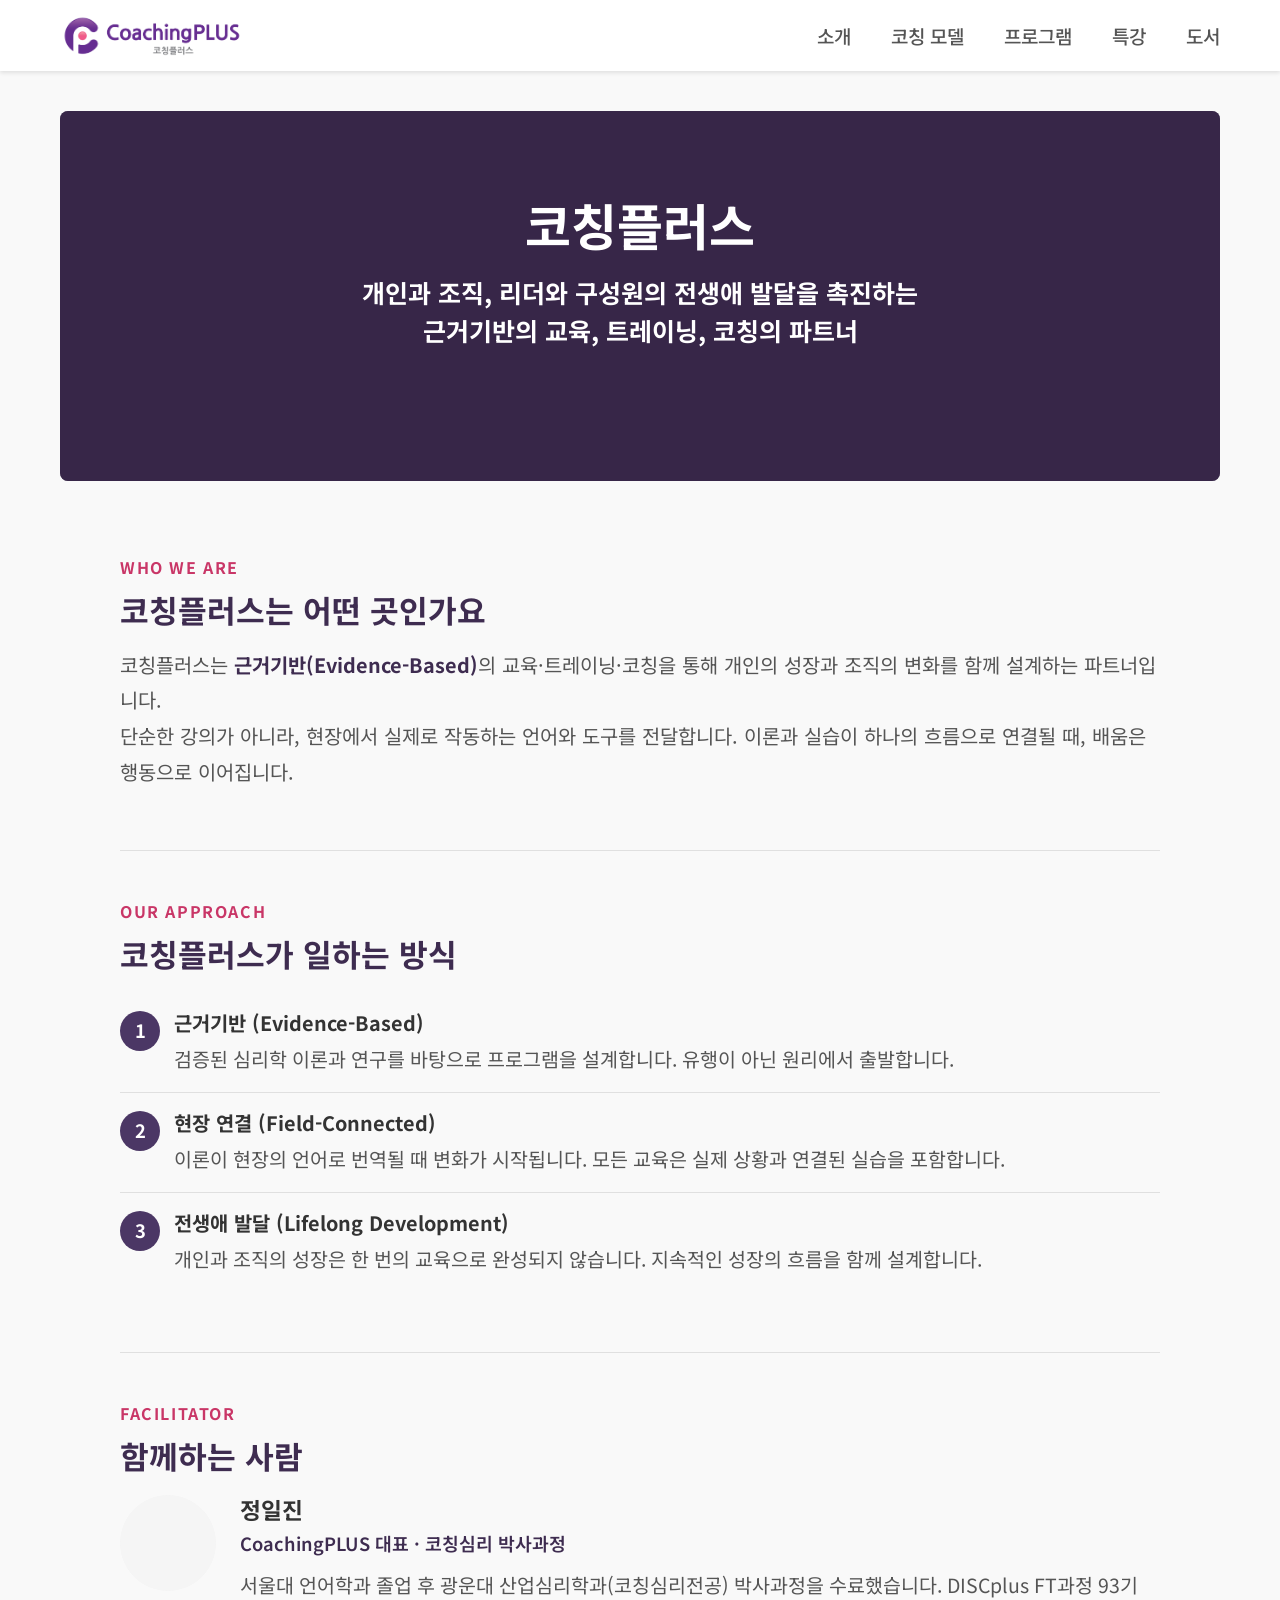
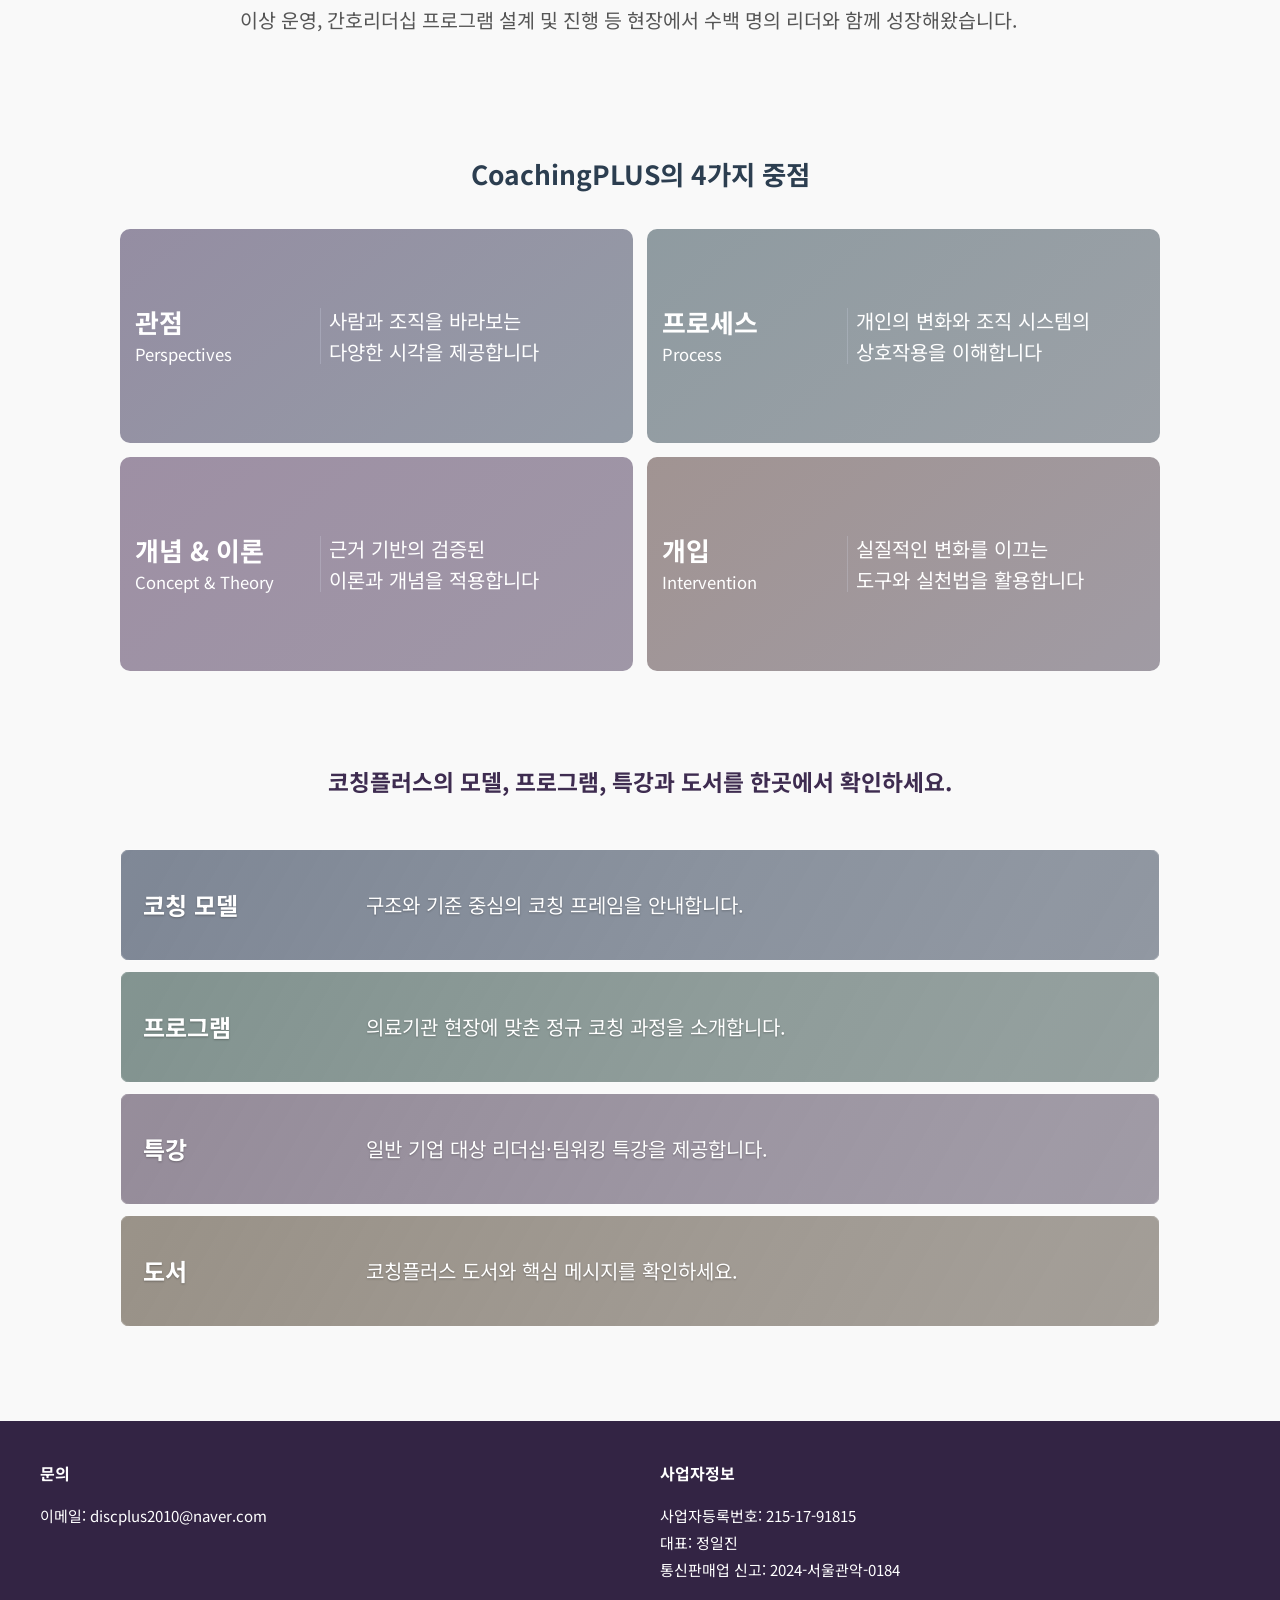
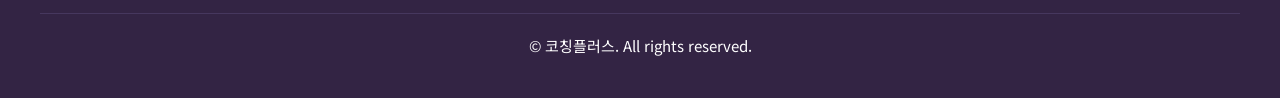
==== index.html @ 92ca35ef "Update CoachingPLUS site pages" ====
﻿<!DOCTYPE html>
<html lang="ko">
<head>
    <meta charset="UTF-8">
    <meta name="viewport" content="width=device-width, initial-scale=1.0">
    <title>코칭플러스 - 심리 기반 코칭</title>
    <meta name="description" content="간호사를 위한 구조적 코칭을 제공합니다.">
    <meta name="theme-color" content="#3e2c50">
    <link rel="stylesheet" href="./assets/css/main.css">
</head>
<body>
    <!-- 헤더 & 내비게이션 -->
    <header>
        <div class="header-container">
            <div class="logo">
                <h1>
                    <a href="./index.html">
                        <img class="logo-main" src="./assets/images/logo-main.png" alt="CoachingPLUS 코칭플러스 로고">
                        <img class="logo-symbol" src="./assets/images/logo-symbol.png" alt="CoachingPLUS 코칭플러스 로고">
                    </a>
                </h1>
            </div>
            <nav>
                <ul>
                    <li><a href="./index.html">소개</a></li>
                    <li><a href="./coaching-model.html">코칭 모델</a></li>
                    <li><a href="./programs.html">프로그램</a></li>
                    <li><a href="./special-lecture.html">특강</a></li>
                    <li><a href="./book.html">도서</a></li>
                </ul>
            </nav>
        </div>
    </header>

    <!-- 메인 콘텐츠 -->
    <main>
        <section class="home-hero">
            <div class="home-hero-bg"></div>
            <div class="home-hero-overlay"></div>
            <div class="home-hero-content">
                <h2>코칭플러스</h2>
                <p>개인과 조직, 리더와 구성원의 전생애 발달을 촉진하는</p>
                <p>근거기반의 교육, 트레이닝, 코칭의 파트너</p>
            </div>
        </section>

        <section class="about-section about-section--surface" aria-labelledby="who-title">
            <div class="inner">
                <div class="about-label">WHO WE ARE</div>
                <h2 class="about-title" id="who-title">코칭플러스는 어떤 곳인가요</h2>
                <p class="who-desc">
                    코칭플러스는 <strong>근거기반(Evidence-Based)</strong>의 교육·트레이닝·코칭을 통해
                    개인의 성장과 조직의 변화를 함께 설계하는 파트너입니다.<br>
                    단순한 강의가 아니라, 현장에서 실제로 작동하는 언어와 도구를 전달합니다.
                    이론과 실습이 하나의 흐름으로 연결될 때, 배움은 행동으로 이어집니다.
                </p>
            </div>
        </section>

        <section class="about-section about-section--approach" aria-labelledby="approach-title">
            <div class="inner">
                <div class="about-label">OUR APPROACH</div>
                <h2 class="about-title" id="approach-title">코칭플러스가 일하는 방식</h2>
                <div class="approach-items">
                    <div class="approach-item">
                        <div class="approach-num">1</div>
                        <div>
                            <div class="approach-title">근거기반 (Evidence-Based)</div>
                            <p class="approach-desc">검증된 심리학 이론과 연구를 바탕으로 프로그램을 설계합니다. 유행이 아닌 원리에서 출발합니다.</p>
                        </div>
                    </div>
                    <div class="approach-item">
                        <div class="approach-num">2</div>
                        <div>
                            <div class="approach-title">현장 연결 (Field-Connected)</div>
                            <p class="approach-desc">이론이 현장의 언어로 번역될 때 변화가 시작됩니다. 모든 교육은 실제 상황과 연결된 실습을 포함합니다.</p>
                        </div>
                    </div>
                    <div class="approach-item">
                        <div class="approach-num">3</div>
                        <div>
                            <div class="approach-title">전생애 발달 (Lifelong Development)</div>
                            <p class="approach-desc">개인과 조직의 성장은 한 번의 교육으로 완성되지 않습니다. 지속적인 성장의 흐름을 함께 설계합니다.</p>
                        </div>
                    </div>
                </div>
            </div>
        </section>

        <section class="about-section about-section--soft" aria-labelledby="facilitator-title">
            <div class="inner">
                <div class="about-label">FACILITATOR</div>
                <h2 class="about-title" id="facilitator-title">함께하는 사람</h2>
                <div class="coach-card">
                    <div class="coach-img" role="img" aria-label="정일진 프로필 사진"></div>
                    <div>
                        <div class="coach-name">정일진</div>
                        <div class="coach-role">CoachingPLUS 대표 · 코칭심리 박사과정</div>
                        <p class="coach-bio">
                            서울대 언어학과 졸업 후 광운대 산업심리학과(코칭심리전공) 박사과정을 수료했습니다.
                            DISCplus FT과정 93기 이상 운영, 간호리더십 프로그램 설계 및 진행 등
                            현장에서 수백 명의 리더와 함께 성장해왔습니다.
                        </p>
                    </div>
                </div>
            </div>
        </section>


        <section class="home-focus" aria-labelledby="home-focus-title">
            <h2 id="home-focus-title">CoachingPLUS의 4가지 중점</h2>
            <div class="home-focus-grid">
                <article class="focus-card focus-card-perspectives" aria-label="관점">
                    <div class="focus-card-bg bg-perspectives"></div>
                    <div class="focus-card-overlay"></div>
                    <div class="focus-card-content">
                        <div class="focus-card-left">
                            <h3>관점</h3>
                            <p>Perspectives</p>
                        </div>
                        <div class="focus-card-divider"></div>
                        <p class="focus-card-right">사람과 조직을 바라보는<br>다양한 시각을 제공합니다</p>
                    </div>
                </article>

                <article class="focus-card focus-card-process" aria-label="프로세스">
                    <div class="focus-card-bg bg-process"></div>
                    <div class="focus-card-overlay"></div>
                    <div class="focus-card-content">
                        <div class="focus-card-left">
                            <h3>프로세스</h3>
                            <p>Process</p>
                        </div>
                        <div class="focus-card-divider"></div>
                        <p class="focus-card-right">개인의 변화와 조직 시스템의<br>상호작용을 이해합니다</p>
                    </div>
                </article>

                <article class="focus-card focus-card-concept" aria-label="개념과 이론">
                    <div class="focus-card-bg bg-concept"></div>
                    <div class="focus-card-overlay"></div>
                    <div class="focus-card-content">
                        <div class="focus-card-left">
                            <h3>개념 &amp; 이론</h3>
                            <p>Concept &amp; Theory</p>
                        </div>
                        <div class="focus-card-divider"></div>
                        <p class="focus-card-right">근거 기반의 검증된<br>이론과 개념을 적용합니다</p>
                    </div>
                </article>

                <article class="focus-card focus-card-intervention" aria-label="개입">
                    <div class="focus-card-bg bg-intervention"></div>
                    <div class="focus-card-overlay"></div>
                    <div class="focus-card-content">
                        <div class="focus-card-left">
                            <h3>개입</h3>
                            <p>Intervention</p>
                        </div>
                        <div class="focus-card-divider"></div>
                        <p class="focus-card-right">실질적인 변화를 이끄는<br>도구와 실천법을 활용합니다</p>
                    </div>
                </article>
            </div>
        </section>
        <section class="home-page-links" aria-label="다른 페이지 이동">
            <p class="home-page-link-intro">코칭플러스의 모델, 프로그램, 특강과 도서를 한곳에서 확인하세요.</p><br>
            <div class="home-page-link-grid">
                <a class="home-page-link home-page-link-model" href="./coaching-model.html">
                    <span class="home-page-link-title">코칭 모델</span>
                    <span class="home-page-link-desc">구조와 기준 중심의 코칭 프레임을 안내합니다.</span>
                </a>
                <a class="home-page-link home-page-link-programs" href="./programs.html">
                    <span class="home-page-link-title">프로그램</span>
                    <span class="home-page-link-desc">의료기관 현장에 맞춘 정규 코칭 과정을 소개합니다.</span>
                </a>
                <a class="home-page-link home-page-link-lecture" href="./special-lecture.html">
                    <span class="home-page-link-title">특강</span>
                    <span class="home-page-link-desc">일반 기업 대상 리더십·팀워킹 특강을 제공합니다.</span>
                </a>
                <a class="home-page-link home-page-link-book" href="./book.html">
                    <span class="home-page-link-title">도서</span>
                    <span class="home-page-link-desc">코칭플러스 도서와 핵심 메시지를 확인하세요.</span>
                </a>
            </div>
        </section>
    </main>

    <!-- Footer -->
    <footer>
        <div class="footer-content">
            <div class="footer-section">
                <h3>문의</h3>
                <p>이메일: discplus2010@naver.com</p>
            </div>

            <div class="footer-section">
                <h3>사업자정보</h3>
                <p>사업자등록번호: 215-17-91815<br>대표: 정일진<br>통신판매업 신고: 2024-서울관악-0184</p>
            </div>
        </div>
        <div class="footer-bottom">
            <p>&copy; 코칭플러스. All rights reserved.</p>
        </div>
    </footer>
</body>
</html>
---- assets/css/main.css ----
﻿@import url('https://fonts.googleapis.com/css2?family=Noto+Sans+KR:wght@400;500;700&display=swap');

:root {
    color-scheme: light;
    --brand-dark: #332444;
    --brand-standard: #3e2c50;
    --brand-bright: #4b3765;
    --brand-border: #46375e;
    --text-black: #333333;
    --text-dark: #2c3e50;
    --text-body: #555555;
    --text-muted: #555555;
    --text-subtle: #5f6872;
    --text-meta: #555555;
    --text-desc: #4f5b66;
    --text-light: #666666;
    --text-white: #ffffff;
    --bg-page: #f9f9f9;
    --bg-surface: #ffffff;
    --bg-soft: #f5f5f5;
    --bg-soft-2: #e8e8e8;
    --gray-300: #bbbbbb;
    --gray-400: #999999;
    --border-light: #e0e0e0;
    --border-soft: #e8e8e8;
    --border-muted: #e0e6ec;
    --border-hover: #d6dde6;
}

* {
    margin: 0;
    padding: 0;
    box-sizing: border-box;
}

body {
    font-family: "Noto Sans KR", "Segoe UI", "Apple SD Gothic Neo", "Malgun Gothic", sans-serif;
    color: var(--text-black);
    line-height: 1.6;
    background-color: var(--bg-page);
}

a {
    color: inherit;
}

a:focus-visible,
button:focus-visible {
    outline: 2px solid var(--brand-standard);
    outline-offset: 2px;
}

button {
    font-family: inherit;
}

header {
    background-color: var(--bg-surface);
    box-shadow: 0 2px 4px rgba(0, 0, 0, 0.1);
    position: sticky;
    top: 0;
    z-index: 100;
}

.header-container {
    display: flex;
    justify-content: space-between;
    align-items: center;
    max-width: 1200px;
    margin: 0 auto;
    padding: 0 20px;
}

.logo h1 {
    font-size: 24px;
    font-weight: 700;
    color: var(--brand-standard);
    padding: 6px 0;
}

.logo a {
    display: inline-flex;
    align-items: center;
    gap: 8px;
    text-decoration: none;
}

.logo img {
    display: block;
    height: 44px;
    width: auto;
    margin-top: 6px;
    transform: translateY(2px);
}

header .logo .logo-main {
    display: block;
}

header .logo .logo-symbol {
    display: none;
}

nav ul {
    list-style: none;
    display: flex;
    gap: 40px;
}

nav a {
    text-decoration: none;
    color: var(--text-body);
    font-size: 19px;
    font-weight: 500;
    transition: color 0.3s;
}

nav a:hover {
    color: var(--brand-standard);
}

main {
    max-width: 1200px;
    margin: 0 auto;
    padding: 0 20px;
}

.page-header {
    background: linear-gradient(135deg, var(--bg-soft) 0%, var(--bg-soft-2) 100%);
    padding: 60px 20px;
    text-align: center;
    border-radius: 8px;
    margin: 40px 0 60px;
}

.page-header h1 {
    font-size: 42px;
    font-weight: 700;
    color: var(--brand-standard);
    margin-bottom: 15px;
}

.page-header p {
    font-size: 20px;
    font-weight: 600;
    color: var(--text-body);
}

.btn {
    padding: 14px 32px;
    font-size: 16px;
    font-weight: 600;
    border: none;
    border-radius: 4px;
    cursor: pointer;
    transition: all 0.3s;
    text-decoration: none;
    display: inline-block;
}

.btn-primary {
    background-color: var(--brand-standard);
    color: var(--text-white);
}

.btn-primary:hover {
    background-color: var(--brand-dark);
    transform: translateY(-2px);
    box-shadow: 0 4px 8px rgba(0, 0, 0, 0.2);
}

.btn-secondary {
    background-color: var(--gray-300);
    color: var(--text-white);
}

.btn-secondary:hover {
    background-color: var(--gray-400);
    transform: translateY(-2px);
    box-shadow: 0 4px 8px rgba(0, 0, 0, 0.2);
}

.btn-outline {
    background-color: var(--bg-surface);
    border: 2px solid var(--brand-standard);
    color: var(--brand-standard);
}

.btn-outline:hover {
    background-color: var(--brand-standard);
    color: var(--text-white);
}

footer {
    background-color: var(--brand-dark);
    color: var(--text-white);
    padding: 40px 20px;
    margin-top: 80px;
}

.footer-content {
    max-width: 1200px;
    margin: 0 auto;
    display: grid;
    grid-template-columns: repeat(auto-fit, minmax(250px, 1fr));
    gap: 40px;
    margin-bottom: 30px;
}

.footer-section h3 {
    font-size: 16px;
    font-weight: 700;
    margin-bottom: 15px;
    color: var(--text-white);
}

.footer-section p {
    font-size: 15px;
    color: var(--text-white);
    line-height: 1.8;
}

.footer-bottom {
    max-width: 1200px;
    margin: 0 auto;
    padding-top: 20px;
    border-top: 1px solid var(--brand-border);
    text-align: center;
    font-size: 15px;
    color: var(--text-white);
}

/* Programs accordion */
.programs-accordion details {
    background: var(--bg-surface);
    border: 1px solid var(--border-light);
    border-radius: 8px;
    box-shadow: 0 2px 8px rgba(0, 0, 0, 0.06);
    overflow: hidden;
}

.programs-accordion summary {
    list-style: none;
    cursor: pointer;
    padding: 20px 22px;
    position: relative;
    padding-right: 48px;
}

.programs-accordion summary::-webkit-details-marker {
    display: none;
}

.programs-accordion summary::after {
    content: "∨";
    position: absolute;
    right: 20px;
    top: 50%;
    color: var(--text-muted);
    font-size: 0.92rem;
    font-weight: 700;
    line-height: 1;
    transform: translateY(-50%) scaleX(1.28) scaleY(0.72);
    transition: transform 0.22s ease;
}

.programs-accordion details[open] summary::after {
    transform: translateY(-50%) rotate(180deg) scaleX(1.28) scaleY(0.72);
}

.programs-accordion details[open] summary {
    border-bottom: 1px solid var(--border-light);
}

@media (max-width: 768px) {
    .programs-accordion summary {
        padding: 18px 18px;
        padding-right: 44px;
    }

    .programs-accordion summary::after {
        right: 16px;
    }
}

@media (max-width: 768px) {
    .header-container {
        flex-direction: column;
        gap: 15px;
    }

    nav ul {
        gap: 15px;
        font-size: 15px;
    }

    .page-header h1 {
        font-size: 32px;
    }

    .logo img {
        height: 34px;
        margin-top: 6px;
        transform: translateY(2px);
    }

    header .logo .logo-main {
        display: none;
    }

    header .logo .logo-symbol {
        display: inline-block;
    }
}

/* Home page */
.home-hero {
    position: relative;
    overflow: hidden;
    border-radius: 8px;
    margin: 40px 0 0;
    min-height: 370px;
    padding: 84px 24px;
    text-align: center;
    background-color: var(--brand-standard);
}

.home-hero-bg {
    position: absolute;
    inset: 0;
    background-image: url('../images/home-hero-temp.svg');
    background-size: cover;
    background-position: center;
}

.home-hero-overlay {
    position: absolute;
    inset: 0;
    background: var(--brand-dark);
    opacity: 0.65;
}

.home-hero-content {
    position: relative;
    z-index: 2;
    max-width: 920px;
    margin: 0 auto;
}

.home-hero h2 {
    font-size: 50px;
    font-weight: 700;
    color: var(--text-white);
    margin-bottom: 20px;
    line-height: 1.18;
}

.home-hero p {
    color: var(--text-white);
    font-size: 25px;
    font-weight: 700;
    line-height: 1.5;
}

.home-focus {
    background-color: var(--bg-page);
    padding: 56px 0 96px;
}

.home-focus h2 {
    text-align: center;
    color: var(--text-dark);
    font-size: 1.65rem;
    font-weight: 700;
    margin-bottom: 2.1rem;
}

.home-page-links {
    margin: 16px 0 94px;
    padding: 0;
}

.home-page-link-intro {
    max-width: 1040px;
    margin: 0 auto 1.35rem;
    color: var(--text-dark);
    font-size: 1.28rem;
    font-weight: 500;
    line-height: 1.7;
    text-align: center;
}

.home-page-link-grid {
    display: grid;
    grid-template-columns: 1fr;
    gap: 10px;
    max-width: 1040px;
    margin: 0 auto;
}

.home-page-link {
    position: relative;
    display: grid;
    grid-template-columns: minmax(150px, 205px) 1fr;
    align-items: center;
    gap: 18px;
    min-height: 104px;
    padding: 16px 22px;
    border-radius: 10px;
    overflow: hidden;
    text-decoration: none;
    font-size: 16px;
    color: var(--text-white);
    border: 1px solid rgba(255, 255, 255, 0.18);
    background-size: cover;
    background-position: center;
    background-repeat: no-repeat;
    transition: transform 0.2s ease, box-shadow 0.2s ease, filter 0.2s ease;
}

.home-page-link-title {
    display: block;
    font-size: 24px;
    font-weight: 700;
    line-height: 1.2;
    text-shadow: 0 1px 2px rgba(0, 0, 0, 0.28);
}

.home-page-link-desc {
    display: block;
    font-size: 18px;
    font-weight: 400;
    color: var(--text-white);
    line-height: 1.5;
    text-shadow: 0 1px 2px rgba(0, 0, 0, 0.25);
}

.home-page-link-model {
    background-image: linear-gradient(120deg, rgba(67, 78, 96, 0.83) 0%, rgba(61, 72, 89, 0.72) 56%, rgba(56, 66, 82, 0.66) 100%), url('../images/link-model-temp.svg');
}

.home-page-link-programs {
    background-image: linear-gradient(120deg, rgba(74, 93, 89, 0.84) 0%, rgba(68, 85, 82, 0.74) 54%, rgba(62, 78, 76, 0.68) 100%), url('../images/link-programs-temp.svg');
}

.home-page-link-lecture {
    background-image: linear-gradient(120deg, rgba(92, 83, 99, 0.84) 0%, rgba(84, 75, 92, 0.74) 56%, rgba(78, 70, 86, 0.68) 100%), url('../images/link-lecture-temp.svg');
}

.home-page-link-book {
    background-image: linear-gradient(120deg, rgba(97, 88, 76, 0.84) 0%, rgba(89, 80, 70, 0.74) 56%, rgba(80, 72, 64, 0.68) 100%), url('../images/link-book-temp.svg');
}

.home-page-link:hover,
.home-page-link:focus-visible {
    transform: translateY(-1px);
    box-shadow: 0 8px 16px rgba(0, 0, 0, 0.16);
    filter: brightness(1.04);
}

.home-focus-grid {
    display: grid;
    grid-template-columns: repeat(2, minmax(0, 1fr));
    gap: 14px;
    max-width: 1040px;
    margin: 0 auto;
}

.focus-card {
    position: relative;
    height: 214px;
    border-radius: 10px;
    overflow: hidden;
}

.focus-card-bg {
    position: absolute;
    inset: 0;
    background-size: cover;
    background-position: center;
    filter: saturate(0.85) brightness(0.87);
    transition: transform 0.3s ease;
}

.focus-card-overlay {
    position: absolute;
    inset: 0;
    background: linear-gradient(140deg, rgba(46, 37, 67, 0.79) 0%, rgba(36, 30, 56, 0.73) 100%);
    opacity: 0.66;
    transition: opacity 0.3s ease;
}

.focus-card-perspectives .focus-card-overlay {
    background: linear-gradient(140deg, rgba(59, 45, 85, 0.8) 0%, rgba(37, 53, 75, 0.72) 100%);
}

.focus-card-process .focus-card-overlay {
    background: linear-gradient(140deg, rgba(45, 68, 79, 0.79) 0%, rgba(53, 64, 77, 0.72) 100%);
}

.focus-card-concept .focus-card-overlay {
    background: linear-gradient(140deg, rgba(76, 49, 88, 0.8) 0%, rgba(60, 43, 76, 0.72) 100%);
}

.focus-card-intervention .focus-card-overlay {
    background: linear-gradient(140deg, rgba(82, 57, 54, 0.8) 0%, rgba(62, 51, 70, 0.72) 100%);
}

.focus-card-content {
    position: relative;
    z-index: 2;
    width: 100%;
    height: 100%;
    padding: 0.95rem;
    display: flex;
    align-items: center;
}

.focus-card-left {
    width: 38%;
    min-width: 0;
}

.focus-card-left h3 {
    color: var(--text-white);
    font-size: 1.62rem;
    font-weight: 700;
    line-height: 1.3;
}

.focus-card-left p {
    margin-top: 3px;
    color: var(--text-white);
    font-size: 1.04rem;
    font-weight: 400;
}

.focus-card-divider {
    width: 1px;
    height: 56px;
    margin: 0 8px;
    flex-shrink: 0;
    background: rgba(220, 224, 242, 0.23);
}

.focus-card-right {
    width: 62%;
    color: var(--text-white);
    font-size: 1.24rem;
    font-weight: 400;
    line-height: 1.58;
}

.focus-card:hover .focus-card-bg,
.focus-card:focus-within .focus-card-bg {
    transform: scale(1.05);
}

.focus-card:hover .focus-card-overlay,
.focus-card:focus-within .focus-card-overlay {
    opacity: 0.55;
}

.bg-perspectives {
    background-image: url('../images/card-perspectives-temp.svg');
}

.bg-process {
    background-image: url('../images/card-process-temp.svg');
}

.bg-concept {
    background-image: url('../images/card-concept-temp.svg');
}

.bg-intervention {
    background-image: url('../images/card-intervention-temp.svg');
}

@media (max-width: 768px) {
    .home-hero {
        min-height: 300px;
        padding: 64px 18px;
        margin: 40px 0 0;
    }

    .home-hero h2 {
        font-size: 36px;
    }

    .home-hero p {
        font-size: 19.5px;
        font-weight: 700;
        line-height: 1.6;
    }

    .home-focus {
        padding: 42px 0 82px;
    }

    .home-focus h2 {
        font-size: 1.42rem;
        margin-bottom: 1.8rem;
    }

    .focus-card-content {
        padding: 0.65rem;
    }

    .focus-card-left h3 {
        font-size: 1.26rem;
    }

    .focus-card-left p {
        font-size: 0.86rem;
    }

    .focus-card-right {
        font-size: 1rem;
    }

    .home-page-links {
        padding: 0;
        margin: 8px 0 76px;
    }

    .home-page-link-intro {
        margin-bottom: 1.05rem;
        padding: 0 0.5rem;
        font-size: 1.08rem;
        line-height: 1.65;
    }

    .home-page-link {
        grid-template-columns: minmax(110px, 136px) 1fr;
        gap: 12px;
        min-height: 92px;
        padding: 13px 15px;
    }

    .home-page-link-title {
        font-size: 19.5px;
    }

    .home-page-link-desc {
        font-size: 15px;
        font-weight: 400;
    }
}

/* Coaching model page */
.cm-page-header {
    background-color: var(--brand-dark);
    background-image: linear-gradient(120deg, rgba(51, 36, 68, 0.72), rgba(47, 34, 71, 0.5)), url('../images/model-hero-temp.svg');
    background-size: cover;
    background-position: center;
    text-align: center;
    padding: 3rem 2rem;
    border-radius: 8px;
    margin: 40px 0 0;
}

.cm-page-header h1 {
    font-size: 2.7rem;
    font-weight: 700;
    color: var(--text-white);
    line-height: 1.35;
}

.cm-page-header p {
    margin-top: 6px;
    font-size: 1.25rem;
    color: var(--text-white);
    opacity: 1;
    letter-spacing: 0.04em;
}

.flow-section {
    background: var(--bg-page);
    max-width: 1040px;
    margin: 0 auto;
    padding: 3.1rem 0 3.2rem;
}

.flow-label {
    font-size: 0.82rem;
    font-weight: 700;
    color: var(--brand-standard);
    letter-spacing: 0.1em;
}

.flow-section > h2 {
    margin-top: 4px;
    font-size: 1.76rem;
    font-weight: 700;
    color: var(--text-black);
    line-height: 1.35;
}

.flow-desc-main {
    max-width: 820px;
    margin-top: 1.35rem;
    font-size: 1.24rem;
    color: var(--text-body);
    line-height: 1.75;
}

.flow-cards {
    display: flex;
    gap: 12px;
    margin-top: 1.5rem;
}

.flow-card {
    flex: 1;
    display: block;
    border-radius: 10px;
    border: 1px solid var(--border-light);
    padding: 1.2rem 1.3rem;
    color: inherit;
    text-decoration: none;
    transition: transform 0.18s ease, box-shadow 0.18s ease, border-color 0.18s ease;
}

.flow-card--i {
    background: #E1F5EE;
    color: #085041;
}

.flow-card--ii {
    background: #E6F1FB;
    color: #0C447C;
}

.flow-card--iii {
    background: #EEEDFE;
    color: #3C3489;
}

.flow-card:hover,
.flow-card:focus-visible {
    transform: translateY(-2px);
    border-color: var(--brand-border);
    box-shadow: 0 8px 16px rgba(62, 44, 80, 0.12);
}

.flow-card .flow-stage {
    display: block;
    margin-bottom: 6px;
    font-size: 1.02rem;
    font-weight: 500;
    color: inherit;
}

.flow-card .flow-title {
    font-size: 1.42rem;
    font-weight: 700;
    color: inherit;
    line-height: 1.35;
}

.flow-card .flow-desc {
    margin-top: 4px;
    font-size: 1.12rem;
    color: inherit;
    opacity: 0.85;
    line-height: 1.55;
}

.flow-arrow {
    align-self: center;
    color: #8a7aa0;
    font-size: 1.5rem;
    font-weight: 700;
    line-height: 1;
}

.stage-section {
    max-width: 1040px;
    margin: 0 auto;
    padding: 0 0 1rem;
    background: transparent;
    border-radius: 10px;
    overflow: hidden;
    scroll-margin-top: 96px;
}

.stage-section + .stage-section {
    margin-top: 2rem;
}

.stage-section--i {
    border: 2px solid #9FE1CB;
}

.stage-section--ii {
    border: 2px solid #B5D4F4;
}

.stage-section--iii {
    border: 2px solid #CECBF6;
    margin-bottom: 80px;
}

.stage-intro {
    border-radius: 8px 8px 0 0;
    padding: 1.35rem 1.5rem;
    margin-bottom: 0;
    border: none;
}

.stage-section--i .stage-intro {
    background: #E1F5EE;
    border-bottom: 1px solid #9FE1CB;
}

.stage-section--ii .stage-intro {
    background: #E6F1FB;
    border-bottom: 1px solid #B5D4F4;
}

.stage-section--iii .stage-intro {
    background: #EEEDFE;
    border-bottom: 1px solid #CECBF6;
}

.stage-intro-label {
    font-size: 1rem;
    font-weight: 700;
    letter-spacing: 0.08em;
    line-height: 1.45;
}

.stage-intro-title {
    margin-top: 4px;
    font-size: 1.25rem;
    font-weight: 700;
    line-height: 1.45;
    color: var(--text-black);
}

.stage-intro-desc {
    margin-top: 6px;
    font-size: 1.08rem;
    color: var(--text-body);
    line-height: 1.7;
}

.stage-section--i .stage-intro-label {
    color: #085041;
}

.stage-section--i .stage-intro-title {
    color: #085041;
}

.stage-section--ii .stage-intro-label {
    color: #0C447C;
}

.stage-section--ii .stage-intro-title {
    color: #0C447C;
}

.stage-section--iii .stage-intro-label {
    color: #3C3489;
}

.stage-section--iii .stage-intro-title {
    color: #3C3489;
}

.model-list {
    background: transparent;
    border: none;
    border-radius: 0;
    padding: 0 1.5rem;
}

.stage-section .model-list {
    background: transparent;
}

.model-card {
    padding: 1.05rem 0;
    border-bottom: 1px solid var(--border-light);
}

.model-card:last-child {
    border-bottom: none;
}

.model-card-top {
    display: flex;
    align-items: flex-start;
    justify-content: space-between;
    gap: 8px;
    margin-bottom: 6px;
}

.model-name-wrap {
    display: flex;
    flex-wrap: wrap;
    gap: 4px;
    min-width: 0;
}

.model-kr {
    font-size: 1.18rem;
    font-weight: 700;
    color: var(--text-black);
}

.model-en {
    font-size: 1.05rem;
    color: var(--text-muted);
}

.model-role-tag {
    flex-shrink: 0;
    padding: 3px 10px;
    border-radius: 20px;
    font-size: 0.94rem;
    white-space: nowrap;
}

.stage-section--i .model-role-tag {
    background: transparent;
    color: #085041;
    border: 0.5px solid #5DCAA5;
}

.stage-section--ii .model-role-tag {
    background: transparent;
    color: #0C447C;
    border: 0.5px solid #85B7EB;
}

.stage-section--iii .model-role-tag {
    background: transparent;
    color: #3C3489;
    border: 0.5px solid #AFA9EC;
}

.model-desc {
    font-size: 1.08rem;
    color: var(--text-body);
    line-height: 1.7;
}

.stage-courses {
    display: flex;
    align-items: center;
    flex-wrap: wrap;
    gap: 8px;
    margin: 1rem 1.5rem 0;
    padding-top: 0.85rem;
    border-top: 1px solid var(--border-light);
}

.stage-section .stage-courses {
    background: transparent;
}

.courses-label {
    margin-right: 4px;
    color: var(--text-muted);
    font-size: 1.04rem;
    font-weight: 600;
}

.course-tag {
    padding: 5px 10px;
    border-radius: 20px;
    background: transparent;
    border: 1px solid var(--border-light);
    color: var(--text-body);
    font-size: 1.04rem;
}

a.course-tag {
    text-decoration: none;
    transition: background 0.18s, color 0.18s;
}

a.course-tag:hover {
    background: var(--brand-standard);
    color: var(--text-white);
}

.cta-section {
    background: var(--brand-dark);
    background-image: linear-gradient(120deg, rgba(51, 36, 68, 0.72), rgba(47, 34, 71, 0.5)), url('../images/model-hero-temp.svg');
    background-size: cover;
    background-position: center;
    padding: 2.8rem 2rem;
    text-align: center;
}

.cta-inner {
    max-width: 600px;
    margin: 0 auto;
}

.cta-text {
    font-size: 1.08rem;
    color: var(--text-white);
    opacity: 0.88;
    line-height: 1.7;
    margin-bottom: 1.2rem;
}

.cta-btn {
    display: inline-block;
    padding: 0.72rem 1.8rem;
    background: var(--text-white);
    color: var(--brand-dark);
    font-size: 1rem;
    font-weight: 700;
    border-radius: 6px;
    text-decoration: none;
    transition: opacity 0.18s;
}

.cta-btn:hover {
    opacity: 0.88;
}

@media (max-width: 900px) {
    .flow-cards {
        flex-direction: column;
    }

    .flow-arrow {
        align-self: center;
        transform: rotate(90deg);
    }
}

@media (max-width: 768px) {
    .cm-page-header {
        padding: 2.4rem 1.3rem;
    }

    .cm-page-header h1 {
        font-size: 2.05rem;
    }

    .cm-page-header p {
        font-size: 1rem;
    }

    .flow-section,
    .stage-section {
        padding: 1.5rem 1rem;
    }

    .stage-section {
        padding: 0 0 0.8rem;
    }

    .flow-section > h2 {
        font-size: 1.45rem;
    }

    .model-card-top {
        flex-direction: column;
    }

    .model-role-tag {
        white-space: normal;
    }
}
/* Programs page */
.programs-intro {
    max-width: 800px;
    margin: 40px auto 30px;
    color: var(--text-body);
    font-size: 16px;
    line-height: 1.7;
}

.programs-accordion {
    max-width: 900px;
    margin: 0 auto 80px;
    display: grid;
    gap: 16px;
}

.programs-accordion summary {
    display: grid;
    grid-template-columns: 1fr auto;
    gap: 12px;
    align-items: center;
}

.programs-accordion .summary-text {
    display: grid;
    gap: 6px;
}

.programs-accordion .summary-title {
    font-size: 18px;
    font-weight: 700;
    color: var(--brand-standard);
}

.programs-accordion .summary-desc {
    font-size: 15px;
    font-weight: 600;
    color: var(--text-muted);
}

.programs-accordion .program-body {
    display: grid;
    gap: 12px;
    padding: 16px 20px 20px;
    color: var(--text-body);
    font-size: 15px;
    line-height: 1.7;
}

.programs-accordion .program-body h3 {
    font-size: 15px;
    color: var(--brand-standard);
}

.programs-accordion .program-body ul {
    list-style: none;
    display: grid;
    gap: 8px;
}

.programs-accordion .program-body li {
    padding-left: 16px;
    position: relative;
}

.programs-accordion .program-body li:before {
    content: '•';
    position: absolute;
    left: 0;
    color: var(--text-light);
}

@media (max-width: 768px) {
    .programs-intro {
        margin: 30px 0 20px;
        font-size: 15px;
    }

    .programs-accordion summary {
        padding: 18px 18px;
    }

    .programs-accordion .summary-title {
        font-size: 16px;
    }

    .programs-accordion .summary-desc {
        font-size: 15px;
    }
}

/* Book page */
.book-hero {
    position: relative;
    overflow: hidden;
    background-color: var(--brand-dark);
    background-image: linear-gradient(120deg, rgba(51, 36, 68, 0.72), rgba(47, 34, 71, 0.5)), url('../images/book-hero-temp.svg');
    background-size: cover;
    background-position: center;
    text-align: center;
    padding: 3rem 2rem;
    border-radius: 8px;
    margin: 40px 0 0;
}

.book-hero-content {
    position: relative;
    z-index: 2;
    max-width: 1040px;
    margin: 0 auto;
}

.book-hero-content p {
    margin-top: 6px;
    color: var(--text-white);
    opacity: 1;
    font-size: 1.25rem;
    letter-spacing: 0.04em;
}

.book-hero-content h1 {
    font-size: 2.7rem;
    font-weight: 700;
    color: var(--text-white);
    line-height: 1.35;
}

.book-path {
    max-width: none;
    margin: 0 0 88px;
    padding: 2.8rem 2rem 3.8rem;
    background: var(--bg-page);
}

.book-node {
    max-width: 1040px;
    margin: 0 auto 18px;
}

.book-panel {
    display: grid;
    grid-template-columns: minmax(170px, 230px) 1fr;
    gap: 28px;
    align-items: center;
    background: var(--bg-surface);
    border: 1px solid var(--border-light);
    border-radius: 8px;
    padding: 24px;
    box-shadow: 0 2px 8px rgba(0, 0, 0, 0.06);
}

.book-node:last-child {
    margin-bottom: 0;
}

.book-cover-link {
    display: block;
    justify-self: center;
    width: 100%;
    max-width: 230px;
}

.book-cover {
    width: 100%;
    height: auto;
    border-radius: 8px;
    box-shadow: 0 10px 20px rgba(0, 0, 0, 0.16);
    display: block;
}

.book-content h2 {
    font-size: 1.76rem;
    color: var(--text-dark);
    line-height: 1.35;
    margin-bottom: 8px;
}

.book-subtitle {
    font-size: 1.04rem;
    font-weight: 700;
    color: var(--text-body);
    margin-bottom: 12px;
}

.book-content p {
    font-size: 1.02rem;
    color: var(--text-body);
    line-height: 1.8;
}

.book-tags {
    display: flex;
    flex-wrap: wrap;
    gap: 8px;
    margin-top: 16px;
}

.book-tags span {
    display: inline-flex;
    align-items: center;
    min-height: 30px;
    padding: 5px 10px;
    border-radius: 4px;
    background: var(--bg-soft);
    color: var(--brand-standard);
    font-size: 0.86rem;
    font-weight: 700;
}

.book-actions {
    display: flex;
    gap: 12px;
    align-items: center;
    margin-top: 18px;
}

.book-actions a {
    text-decoration: none;
}

.book-actions .btn {
    padding: 10px 22px;
    font-size: 15px;
}

@media (max-width: 900px) {
    .book-path {
        padding: 2.2rem 0.5rem 3rem;
    }
}

@media (max-width: 768px) {
    .book-hero {
        padding: 2.6rem 1.3rem;
    }

    .book-hero-content h1 {
        font-size: 2rem;
    }

    .book-panel {
        grid-template-columns: 1fr;
        gap: 20px;
        padding: 22px;
    }

    .book-cover-link {
        max-width: 210px;
    }

    .book-content {
        text-align: center;
    }

    .book-content h2 {
        font-size: 1.34rem;
    }

    .book-tags,
    .book-actions {
        justify-content: center;
    }
}

/* Index page */
.home-focus {
    padding-bottom: 76px;
}

.about-section {
    background: var(--bg-page);
    padding: 0 2rem 3.8rem;
}

.about-section--surface {
    padding-top: 4.6rem;
}

.about-section--approach {
    background: var(--bg-page);
}

.about-section--soft {
    background: var(--bg-page);
}

.about-section .inner {
    max-width: 1040px;
    margin: 0 auto;
    background: transparent;
    border: none;
    border-radius: 0;
    padding: 0;
    box-shadow: none;
}

.about-section + .about-section .inner {
    padding-top: 3rem;
    border-top: 1px solid var(--border-light);
}

.about-label {
    margin-bottom: 8px;
    font-size: 1rem;
    font-weight: 700;
    color: #c93667;
    letter-spacing: 0.1em;
}

.about-title {
    margin-bottom: 1rem;
    font-size: 1.95rem;
    font-weight: 700;
    color: var(--brand-standard);
    line-height: 1.35;
}

.who-desc {
    font-size: 1.24rem;
    color: var(--text-body);
    line-height: 1.8;
}

.who-desc strong {
    font-weight: 700;
    color: var(--brand-standard);
}

.approach-items {
    display: flex;
    flex-direction: column;
    margin-top: 1.1rem;
}

.approach-item {
    display: flex;
    gap: 14px;
    align-items: flex-start;
    padding: 1rem 0;
    border-bottom: 1px solid var(--border-light);
}

.approach-item:last-child {
    border-bottom: none;
}

.approach-num {
    width: 40px;
    height: 40px;
    border-radius: 50%;
    background: var(--brand-bright);
    color: var(--text-white);
    font-size: 1.15rem;
    font-weight: 700;
    display: flex;
    align-items: center;
    justify-content: center;
    flex-shrink: 0;
    margin-top: 2px;
    line-height: 1;
}

.approach-title {
    margin-bottom: 5px;
    font-size: 1.24rem;
    font-weight: 700;
    color: var(--text-black);
    line-height: 1.45;
}

.approach-desc {
    font-size: 1.22rem;
    color: var(--text-body);
    line-height: 1.7;
}

.coach-card {
    display: flex;
    gap: 1.5rem;
    align-items: flex-start;
    margin-top: 1.1rem;
}

.coach-img {
    width: 96px;
    height: 96px;
    border-radius: 50%;
    background: var(--bg-soft);
    background-image: url('/images/facilitator.jpg');
    background-size: cover;
    background-position: center;
    flex-shrink: 0;
}

.coach-name {
    margin-bottom: 4px;
    font-size: 1.42rem;
    font-weight: 700;
    color: var(--text-black);
    line-height: 1.35;
}

.coach-role {
    margin-bottom: 10px;
    font-size: 1.14rem;
    color: var(--brand-standard);
    font-weight: 600;
}

.coach-bio {
    font-size: 1.22rem;
    color: var(--text-body);
    line-height: 1.75;
}

.home-page-link-intro {
    color: var(--brand-standard);
    font-size: 1.42rem;
    font-weight: 700;
}

.home-page-link {
    min-height: 112px;
}

.home-page-link-desc {
    font-size: 20px;
}

.home-page-link-model {
    background-image: linear-gradient(120deg, rgba(79, 91, 111, 0.72) 0%, rgba(70, 83, 102, 0.62) 56%, rgba(64, 76, 94, 0.56) 100%), url('../images/link-model-temp.svg');
}

.home-page-link-programs {
    background-image: linear-gradient(120deg, rgba(84, 108, 103, 0.72) 0%, rgba(76, 98, 94, 0.62) 54%, rgba(70, 90, 88, 0.56) 100%), url('../images/link-programs-temp.svg');
}

.home-page-link-lecture {
    background-image: linear-gradient(120deg, rgba(111, 98, 117, 0.72) 0%, rgba(99, 88, 108, 0.62) 56%, rgba(91, 82, 101, 0.56) 100%), url('../images/link-lecture-temp.svg');
}

.home-page-link-book {
    background-image: linear-gradient(120deg, rgba(116, 106, 92, 0.72) 0%, rgba(105, 95, 83, 0.62) 56%, rgba(96, 87, 76, 0.56) 100%), url('../images/link-book-temp.svg');
}

@media (max-width: 768px) {
    .about-section {
        padding-left: 0.5rem;
        padding-right: 0.5rem;
    }

    .about-title {
        font-size: 1.48rem;
    }

    .coach-card {
        flex-direction: column;
    }

    .home-page-link-desc {
        font-size: 17px;
    }
}

/* Programs page */
.pg-header {
            background: var(--brand-dark);
            background-image: linear-gradient(120deg, rgba(51, 36, 68, 0.72), rgba(47, 34, 71, 0.5)), url('../images/programs-hero-temp.svg');
            background-size: cover;
            background-position: center;
            padding: 3rem 2rem;
            text-align: center;
            border-radius: 8px;
            margin: 40px 0 0;
            overflow: hidden;
        }

        .pg-header h1 {
            font-size: 2.7rem;
            font-weight: 700;
            color: var(--text-white);
            line-height: 1.35;
        }

        .pg-header p {
            margin-top: 6px;
            font-size: 1.25rem;
            color: var(--text-white);
            opacity: 1;
            letter-spacing: 0.04em;
        }

        .prog-tabs-section {
            background: var(--bg-page);
            padding: 2.2rem 2rem 0;
        }

        .prog-tabs {
            display: flex;
            gap: 8px;
            max-width: 1040px;
            margin: 0 auto;
        }

        .prog-tab-btn {
            flex: 1;
            padding: 0.85rem 0.65rem;
            font-size: 1rem;
            font-weight: 700;
            color: var(--text-muted);
            background: var(--bg-surface);
            border: 1.5px solid var(--border-light);
            border-radius: 8px;
            cursor: pointer;
            transition: all 0.2s;
            text-align: center;
            line-height: 1.5;
        }

        .prog-tab-btn .tab-sub {
            display: block;
            margin-top: 2px;
            font-size: 0.82rem;
            font-weight: 400;
            color: var(--text-muted);
        }

        .prog-tab-btn.active {
            background: var(--brand-standard);
            color: var(--text-white);
            border-color: var(--brand-standard);
            box-shadow: 0 4px 12px rgba(62, 44, 80, 0.25);
        }

        .prog-tab-btn.active .tab-sub {
            color: rgba(255, 255, 255, 0.7);
        }

        .prog-tab-btn:not(.active):hover {
            background: #f0ecf5;
            border-color: #b09ec0;
            color: var(--brand-standard);
        }

        .prog-panel {
            display: none;
            background: var(--bg-page);
            padding: 0 2rem 4rem;
        }

        .prog-panel.active {
            display: block;
        }

        .prog-inner {
            max-width: 1040px;
            margin: 0 auto;
            padding-top: 1.5rem;
        }

        .prog-hero {
            background: var(--brand-dark);
            border-radius: 10px;
            padding: 1.6rem;
            margin-bottom: 1rem;
            color: var(--text-white);
        }

        .prog-badge {
            display: inline-block;
            margin-bottom: 10px;
            padding: 4px 12px;
            border: 1px solid rgba(255, 255, 255, 0.4);
            border-radius: 20px;
            font-size: 0.82rem;
        }

        .prog-hero h2 {
            font-size: 1.76rem;
            font-weight: 700;
            line-height: 1.35;
        }

        .prog-hero p {
            margin-top: 8px;
            font-size: 1.02rem;
            opacity: 0.85;
            line-height: 1.7;
        }

        .prog-meta {
            display: flex;
            flex-wrap: wrap;
            gap: 8px;
            margin-top: 14px;
        }

        .meta-pill {
            padding: 4px 12px;
            border-radius: 20px;
            background: rgba(255, 255, 255, 0.12);
            font-size: 0.86rem;
        }

        .for-who,
        .what-you-get,
        .curriculum,
        .course-info,
        .program-section-card {
            background: var(--bg-surface);
            border-radius: 10px;
            border: 1px solid var(--border-light);
            padding: 1.35rem;
            margin-bottom: 1rem;
        }

        .prog-section-label {
            font-size: 0.82rem;
            font-weight: 700;
            color: var(--brand-standard);
            letter-spacing: 0.08em;
            margin-bottom: 4px;
        }

        .prog-section-title {
            font-size: 1.28rem;
            font-weight: 700;
            color: var(--text-black);
            line-height: 1.45;
        }

        .section-desc {
            margin-top: 8px;
            font-size: 1.02rem;
            color: var(--text-body);
            line-height: 1.7;
        }

        .fw-grid,
        .wyg-grid {
            display: grid;
            grid-template-columns: repeat(2, minmax(0, 1fr));
            gap: 8px;
            margin-top: 1rem;
        }

        .fw-card,
        .wyg-card {
            background: var(--bg-soft);
            border-radius: 8px;
            padding: 1rem;
        }

        .fw-title,
        .wyg-title {
            margin-bottom: 4px;
            font-size: 1.04rem;
            font-weight: 700;
            color: var(--text-black);
        }

        .fw-desc,
        .wyg-desc {
            font-size: 0.96rem;
            color: var(--text-muted);
            line-height: 1.55;
        }

        .disc-intro {
            background: var(--brand-dark);
            border-radius: 10px;
            padding: 1.35rem;
            margin-bottom: 1rem;
            color: var(--text-white);
        }

        .disc-intro .prog-section-label,
        .disc-intro .prog-section-title {
            color: var(--text-white);
        }

        .disc-intro .section-desc {
            color: var(--text-white);
            opacity: 0.86;
        }

        .disc-quote {
            margin: 1rem 0;
            padding: 1rem 1.1rem;
            border-radius: 8px;
            background: rgba(255, 255, 255, 0.08);
            font-size: 1rem;
            line-height: 1.7;
            opacity: 0.92;
        }

        .axis-grid {
            display: grid;
            grid-template-columns: repeat(2, minmax(0, 1fr));
            gap: 8px;
            margin-top: 1rem;
        }

        .axis-card {
            background: rgba(255, 255, 255, 0.08);
            border-radius: 8px;
            padding: 1rem;
        }

        .axis-card h3 {
            font-size: 1.08rem;
            font-weight: 700;
            margin-bottom: 6px;
        }

        .axis-card p {
            font-size: 0.96rem;
            line-height: 1.6;
            opacity: 0.86;
        }

        .axis-tag {
            display: inline-block;
            margin: 6px 4px 0 0;
            padding: 5px 10px;
            border-radius: 20px;
            background: rgba(255, 255, 255, 0.15);
            font-size: 0.82rem;
        }

        .disc-use-label {
            margin: 1rem 0 6px;
            font-size: 0.82rem;
            opacity: 0.65;
        }

        .disc-use-list {
            display: grid;
            gap: 6px;
        }

        .disc-use-item {
            display: flex;
            gap: 8px;
            padding: 0.72rem 0.95rem;
            border-radius: 6px;
            background: rgba(255, 255, 255, 0.07);
            font-size: 0.96rem;
            line-height: 1.55;
        }

        .disc-use-item::before {
            content: "●";
            color: var(--brand-bright);
            flex-shrink: 0;
        }

        .module-list {
            display: flex;
            flex-direction: column;
            gap: 8px;
            margin-top: 1rem;
        }

        .module-item {
            display: flex;
            gap: 12px;
            background: var(--bg-soft);
            border-radius: 8px;
            padding: 1rem;
        }

        .mod-num {
            width: 32px;
            height: 32px;
            border-radius: 50%;
            background: var(--brand-standard);
            color: var(--text-white);
            font-size: 0.82rem;
            font-weight: 700;
            display: flex;
            align-items: center;
            justify-content: center;
            flex-shrink: 0;
        }

        .mod-title {
            margin-bottom: 3px;
            font-size: 1.04rem;
            font-weight: 700;
            color: var(--text-black);
        }

        .mod-desc {
            font-size: 0.96rem;
            color: var(--text-muted);
            line-height: 1.5;
        }

        .info-table {
            margin-top: 1rem;
            border: 1px solid var(--border-light);
            border-radius: 8px;
            overflow: hidden;
        }

        .info-row {
            display: flex;
            border-bottom: 1px solid var(--border-light);
        }

        .info-row:last-child {
            border-bottom: none;
        }

        .info-label {
            width: 110px;
            padding: 0.85rem 1rem;
            font-size: 0.92rem;
            color: var(--text-muted);
            background: var(--bg-soft);
            flex-shrink: 0;
        }

        .info-value {
            flex: 1;
            padding: 0.85rem 1rem;
            font-size: 1rem;
            font-weight: 600;
            color: var(--text-black);
        }

        .info-value.price {
            color: var(--brand-standard);
            font-weight: 700;
        }

        .apply-banner {
            margin-top: 1rem;
            background: var(--brand-standard);
            border-radius: 8px;
            padding: 1.08rem 1.25rem;
            display: flex;
            align-items: center;
            justify-content: space-between;
            gap: 12px;
        }

        .apply-banner-title {
            font-size: 1.08rem;
            font-weight: 700;
            color: var(--text-white);
        }

        .apply-banner-desc {
            margin-top: 3px;
            font-size: 0.94rem;
            color: var(--text-white);
            opacity: 0.75;
            line-height: 1.5;
        }

        .apply-btn {
            flex-shrink: 0;
            background: var(--text-white);
            color: var(--brand-standard);
            border-radius: 6px;
            padding: 0.58rem 1.08rem;
            font-size: 0.96rem;
            font-weight: 700;
            text-decoration: none;
        }

        .sub-prog-selector {
            display: grid;
            grid-template-columns: repeat(2, minmax(0, 1fr));
            gap: 10px;
            margin-bottom: 1.5rem;
        }

        .sub-card {
            border-radius: 8px;
            padding: 1.12rem;
            cursor: pointer;
            border: 2px solid transparent;
            transition: all 0.2s;
            background: var(--bg-surface);
            text-align: left;
        }

        .sub-card.active {
            border-color: var(--brand-standard);
            box-shadow: 0 5px 14px rgba(62, 44, 80, 0.12);
        }

        .sub-card:hover {
            border-color: #b09ec0;
        }

        .sub-badge {
            display: inline-block;
            margin-bottom: 6px;
            padding: 4px 10px;
            border-radius: 20px;
            background: var(--bg-soft);
            color: var(--brand-standard);
            font-size: 0.82rem;
            font-weight: 700;
        }

        .sub-title {
            font-size: 1.12rem;
            font-weight: 700;
            color: var(--text-black);
        }

        .sub-desc {
            margin-top: 3px;
            font-size: 0.94rem;
            color: var(--text-muted);
            line-height: 1.5;
        }

        .sub-detail {
            display: none;
        }

        .sub-detail.active {
            display: block;
        }

        .part-overview-grid {
            display: grid;
            grid-template-columns: repeat(3, minmax(0, 1fr));
            gap: 10px;
            margin-bottom: 1rem;
        }

        .part-card {
            border-radius: 8px;
            padding: 1.08rem;
        }

        .part-card--purple,
        .part-header--purple {
            background: #ede9f5;
        }

        .part-card--green,
        .part-header--green {
            background: #e8f2ee;
        }

        .part-card--beige,
        .part-header--beige {
            background: #f2ede0;
        }

        .part-badge {
            font-size: 0.82rem;
            color: var(--brand-standard);
            font-weight: 700;
            line-height: 1.45;
        }

        .part-title {
            margin-top: 6px;
            font-size: 1.08rem;
            font-weight: 700;
            color: var(--text-black);
            line-height: 1.45;
        }

        .part-desc {
            margin-top: 5px;
            font-size: 0.94rem;
            color: var(--text-muted);
            line-height: 1.55;
        }

        .part-header {
            border-radius: 6px;
            padding: 0.72rem 1rem;
            margin: 1rem 0 8px;
            font-size: 0.95rem;
            font-weight: 700;
            color: var(--text-dark);
        }

        .session-item {
            display: flex;
            gap: 12px;
            padding: 1rem 0;
            border-bottom: 1px solid var(--border-light);
        }

        .session-item:last-child {
            border-bottom: none;
        }

        .session-num-wrap {
            display: flex;
            flex-direction: column;
            align-items: center;
            gap: 2px;
            flex-shrink: 0;
        }

        .session-num {
            width: 32px;
            height: 32px;
            border-radius: 50%;
            background: var(--brand-standard);
            color: var(--text-white);
            font-size: 0.82rem;
            font-weight: 700;
            display: flex;
            align-items: center;
            justify-content: center;
        }

        .session-label {
            font-size: 0.72rem;
            color: var(--text-muted);
        }

        .session-title {
            margin-bottom: 3px;
            font-size: 1.08rem;
            font-weight: 700;
            color: var(--text-black);
        }

        .session-quote {
            margin-bottom: 6px;
            font-size: 0.96rem;
            color: var(--brand-standard);
            font-style: italic;
        }

        .session-desc {
            margin-bottom: 8px;
            font-size: 1rem;
            color: var(--text-body);
            line-height: 1.65;
        }

        .session-tags {
            display: flex;
            flex-wrap: wrap;
            gap: 4px;
        }

        .stag {
            font-size: 0.82rem;
            padding: 5px 10px;
            border-radius: 20px;
            background: var(--bg-soft);
            color: var(--text-muted);
            border: 1px solid var(--border-light);
        }

        @media (max-width: 768px) {
            .pg-header {
                padding: 2.6rem 1.3rem;
            }

            .pg-header h1 {
                font-size: 2rem;
            }

            .prog-tabs {
                flex-direction: column;
            }

            .prog-panel {
                padding: 0 0.5rem 3.2rem;
            }

            .fw-grid,
            .wyg-grid,
            .axis-grid,
            .sub-prog-selector,
            .part-overview-grid {
                grid-template-columns: 1fr;
            }

            .info-row,
            .apply-banner {
                flex-direction: column;
                align-items: stretch;
            }

            .info-label {
                width: 100%;
            }
        }
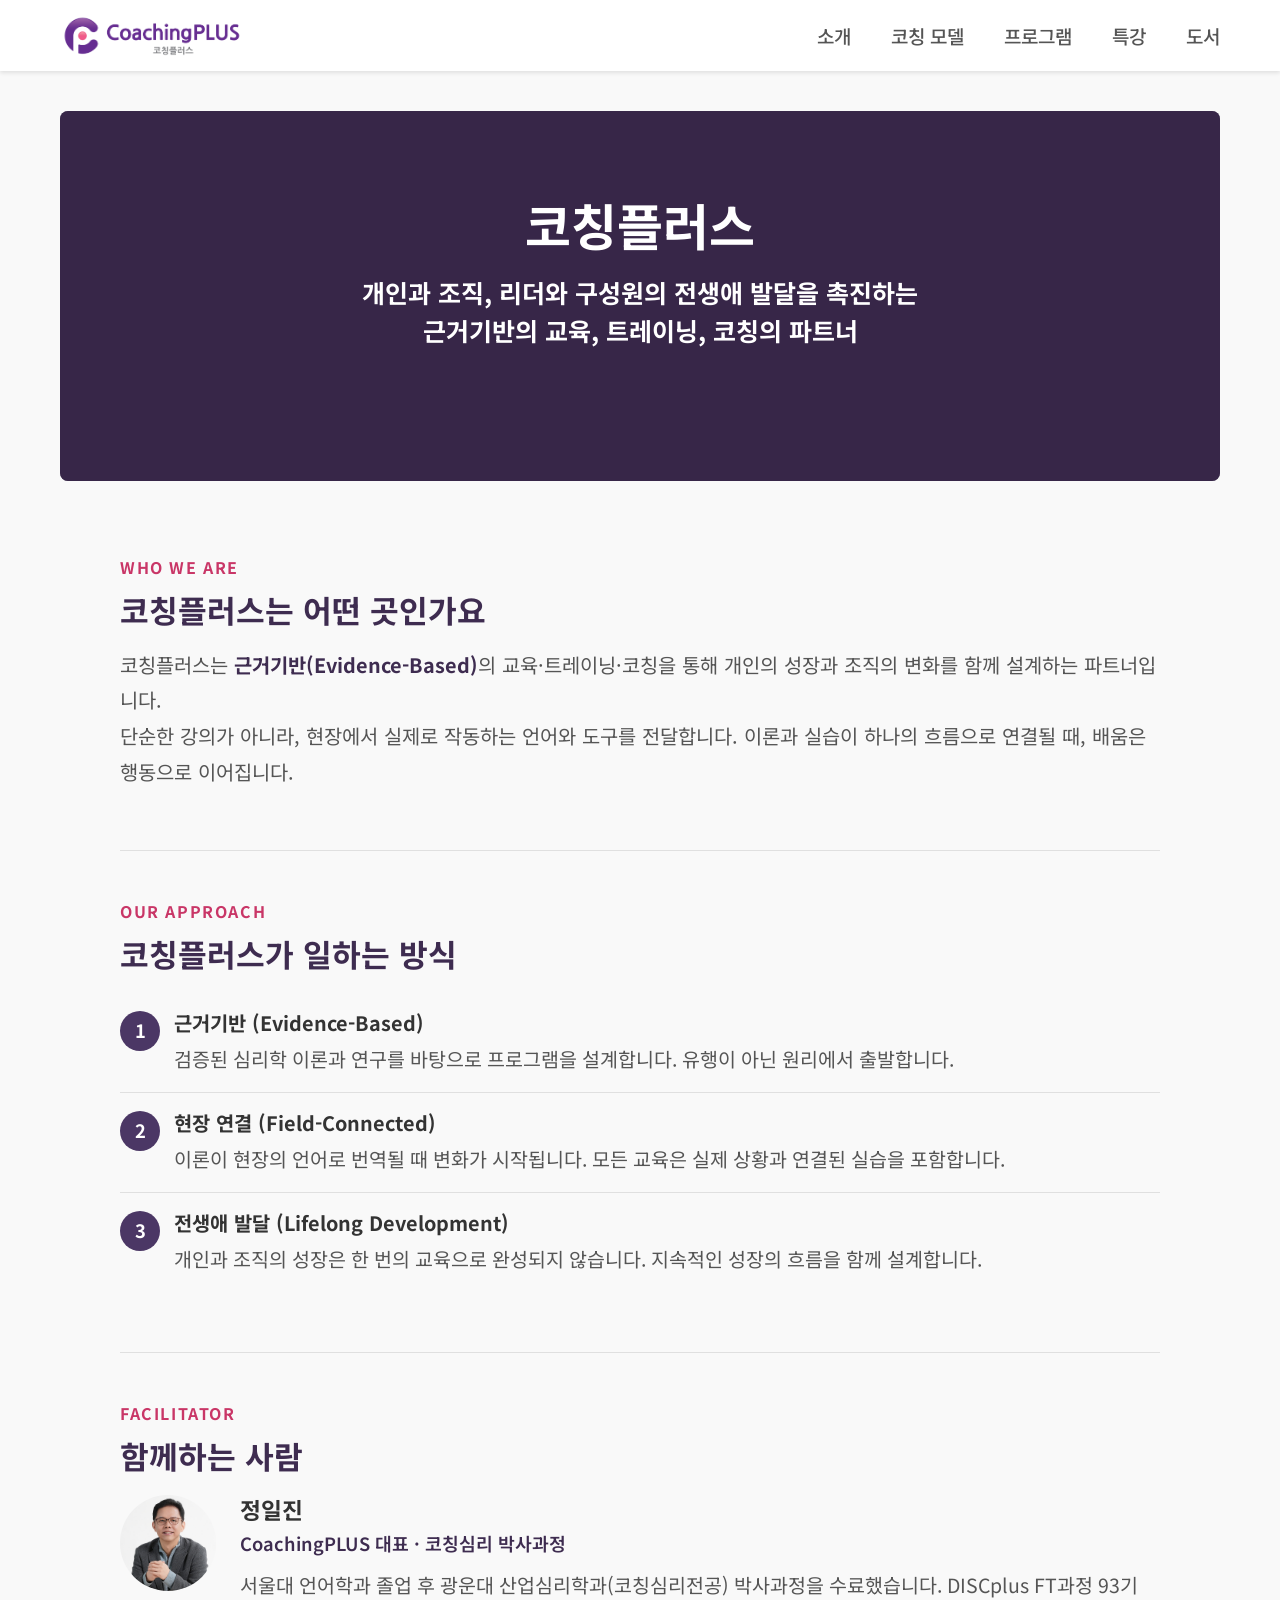
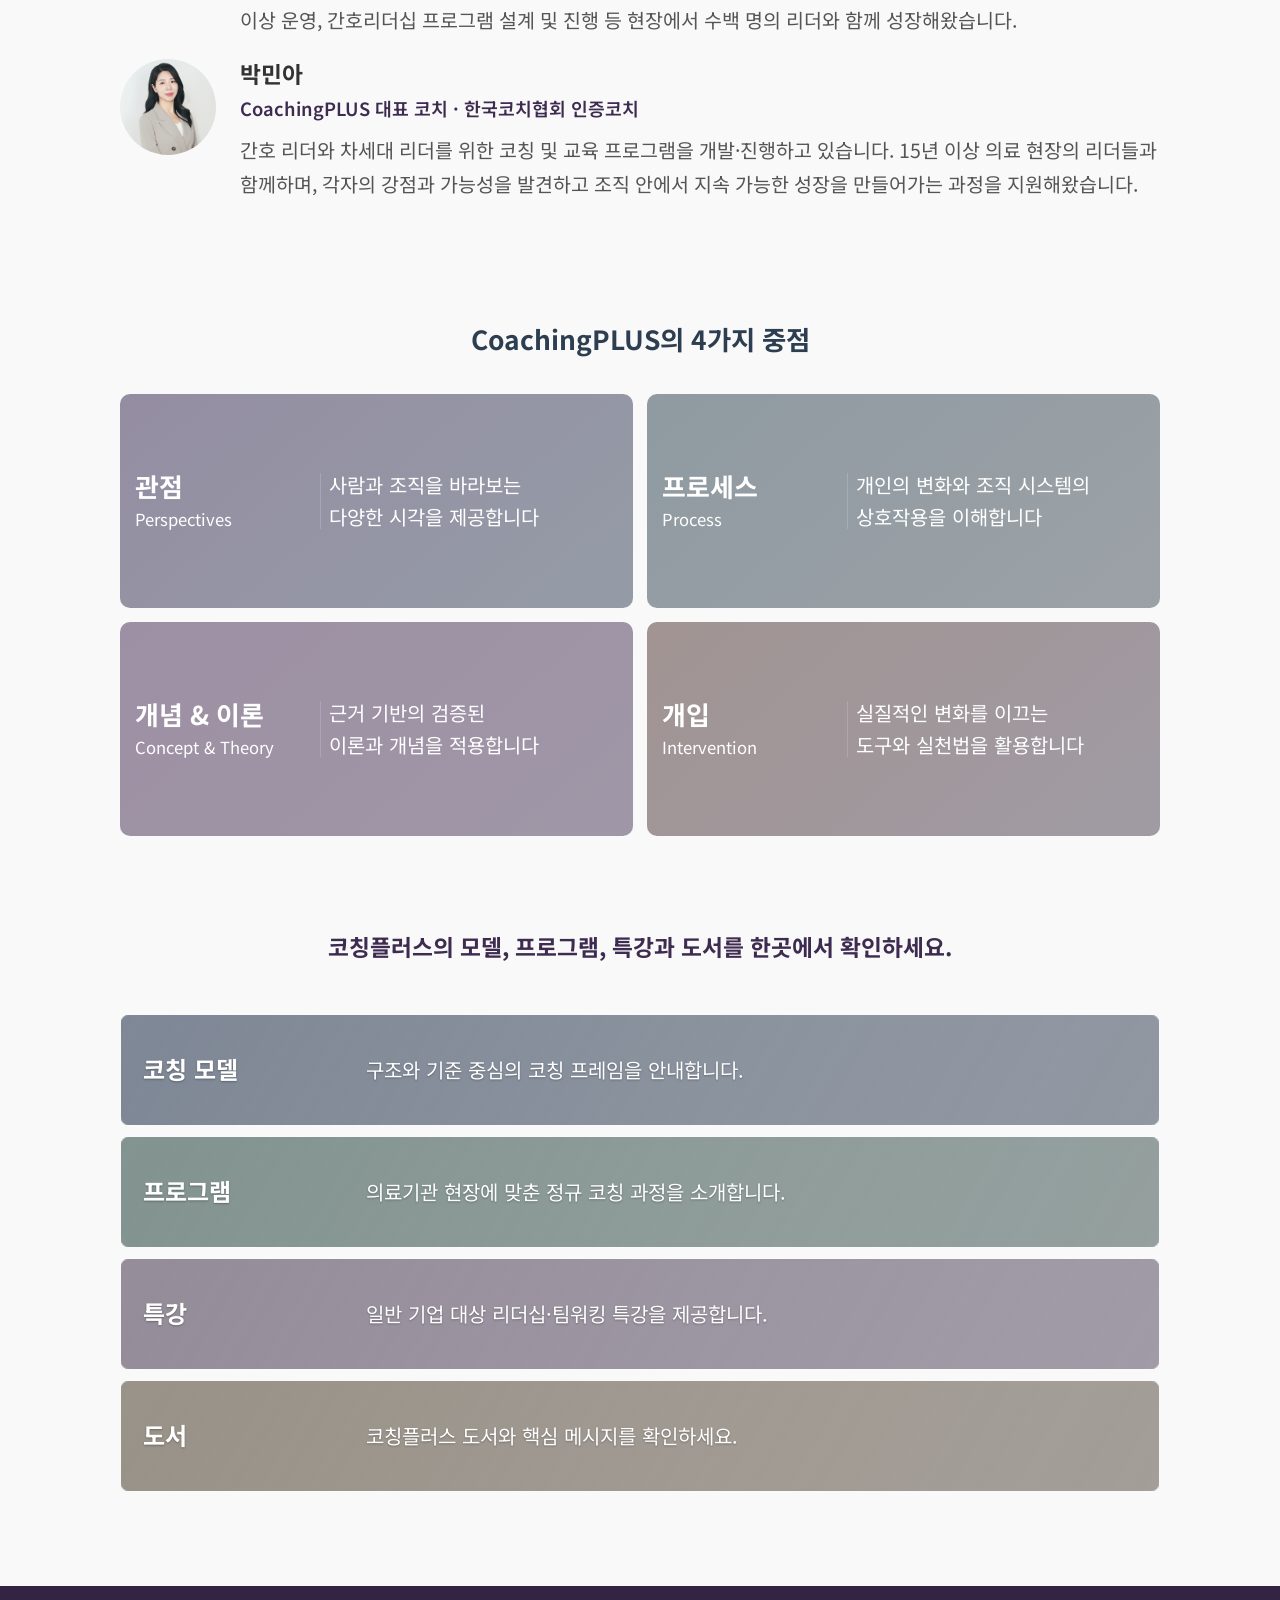
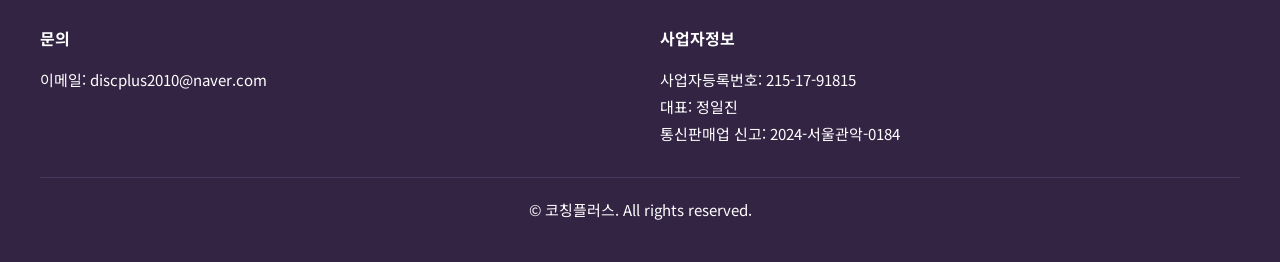
==== commit 636f7800: "Update program tabs and facilitators" ====
--- a/index.html
+++ b/index.html
@@ -91,16 +91,30 @@
             <div class="inner">
                 <div class="about-label">FACILITATOR</div>
                 <h2 class="about-title" id="facilitator-title">함께하는 사람</h2>
-                <div class="coach-card">
-                    <div class="coach-img" role="img" aria-label="정일진 프로필 사진"></div>
-                    <div>
-                        <div class="coach-name">정일진</div>
-                        <div class="coach-role">CoachingPLUS 대표 · 코칭심리 박사과정</div>
-                        <p class="coach-bio">
-                            서울대 언어학과 졸업 후 광운대 산업심리학과(코칭심리전공) 박사과정을 수료했습니다.
-                            DISCplus FT과정 93기 이상 운영, 간호리더십 프로그램 설계 및 진행 등
-                            현장에서 수백 명의 리더와 함께 성장해왔습니다.
-                        </p>
+                <div class="coach-list">
+                    <div class="coach-card">
+                        <div class="coach-img coach-img--jung" role="img" aria-label="정일진 프로필 사진"></div>
+                        <div>
+                            <div class="coach-name">정일진</div>
+                            <div class="coach-role">CoachingPLUS 대표 · 코칭심리 박사과정</div>
+                            <p class="coach-bio">
+                                서울대 언어학과 졸업 후 광운대 산업심리학과(코칭심리전공) 박사과정을 수료했습니다.
+                                DISCplus FT과정 93기 이상 운영, 간호리더십 프로그램 설계 및 진행 등
+                                현장에서 수백 명의 리더와 함께 성장해왔습니다.
+                            </p>
+                        </div>
+                    </div>
+                    <div class="coach-card">
+                        <div class="coach-img coach-img--park" role="img" aria-label="박민아 프로필 사진"></div>
+                        <div>
+                            <div class="coach-name">박민아</div>
+                            <div class="coach-role">CoachingPLUS 대표 코치 · 한국코치협회 인증코치</div>
+                            <p class="coach-bio">
+                                간호 리더와 차세대 리더를 위한 코칭 및 교육 프로그램을 개발·진행하고 있습니다.
+                                15년 이상 의료 현장의 리더들과 함께하며, 각자의 강점과 가능성을 발견하고
+                                조직 안에서 지속 가능한 성장을 만들어가는 과정을 지원해왔습니다.
+                            </p>
+                        </div>
                     </div>
                 </div>
             </div>
--- a/assets/css/main.css
+++ b/assets/css/main.css
@@ -1447,11 +1447,18 @@
     line-height: 1.7;
 }
 
+.coach-list {
+    display: flex;
+    flex-direction: column;
+    gap: 1.4rem;
+    margin-top: 1.1rem;
+}
+
 .coach-card {
     display: flex;
     gap: 1.5rem;
     align-items: flex-start;
-    margin-top: 1.1rem;
+    margin-top: 0;
 }
 
 .coach-img {
@@ -1459,10 +1466,17 @@
     height: 96px;
     border-radius: 50%;
     background: var(--bg-soft);
-    background-image: url('/images/facilitator.jpg');
     background-size: cover;
     background-position: center;
     flex-shrink: 0;
+}
+
+.coach-img--jung {
+    background-image: url('../images/정일진.jpg');
+}
+
+.coach-img--park {
+    background-image: url('../images/박민아.jpg');
 }
 
 .coach-name {
@@ -1582,7 +1596,7 @@
             font-weight: 700;
             color: var(--text-muted);
             background: var(--bg-surface);
-            border: 1.5px solid var(--border-light);
+            border: 1.5px solid #c93667;
             border-radius: 8px;
             cursor: pointer;
             transition: all 0.2s;
@@ -1593,7 +1607,7 @@
         .prog-tab-btn .tab-sub {
             display: block;
             margin-top: 2px;
-            font-size: 0.82rem;
+            font-size: 0.94rem;
             font-weight: 400;
             color: var(--text-muted);
         }
@@ -1672,7 +1686,7 @@
             padding: 4px 12px;
             border-radius: 20px;
             background: rgba(255, 255, 255, 0.12);
-            font-size: 0.86rem;
+            font-size: 0.98rem;
         }
 
         .for-who,
@@ -1908,42 +1922,6 @@
             font-weight: 700;
         }
 
-        .apply-banner {
-            margin-top: 1rem;
-            background: var(--brand-standard);
-            border-radius: 8px;
-            padding: 1.08rem 1.25rem;
-            display: flex;
-            align-items: center;
-            justify-content: space-between;
-            gap: 12px;
-        }
-
-        .apply-banner-title {
-            font-size: 1.08rem;
-            font-weight: 700;
-            color: var(--text-white);
-        }
-
-        .apply-banner-desc {
-            margin-top: 3px;
-            font-size: 0.94rem;
-            color: var(--text-white);
-            opacity: 0.75;
-            line-height: 1.5;
-        }
-
-        .apply-btn {
-            flex-shrink: 0;
-            background: var(--text-white);
-            color: var(--brand-standard);
-            border-radius: 6px;
-            padding: 0.58rem 1.08rem;
-            font-size: 0.96rem;
-            font-weight: 700;
-            text-decoration: none;
-        }
-
         .sub-prog-selector {
             display: grid;
             grid-template-columns: repeat(2, minmax(0, 1fr));
@@ -2022,11 +2000,6 @@
         .part-card--green,
         .part-header--green {
             background: #e8f2ee;
-        }
-
-        .part-card--beige,
-        .part-header--beige {
-            background: #f2ede0;
         }
 
         .part-badge {
@@ -2093,13 +2066,13 @@
         }
 
         .session-label {
-            font-size: 0.72rem;
+            font-size: 0.84rem;
             color: var(--text-muted);
         }
 
         .session-title {
             margin-bottom: 3px;
-            font-size: 1.08rem;
+            font-size: 1.18rem;
             font-weight: 700;
             color: var(--text-black);
         }
@@ -2113,7 +2086,7 @@
 
         .session-desc {
             margin-bottom: 8px;
-            font-size: 1rem;
+            font-size: 1.08rem;
             color: var(--text-body);
             line-height: 1.65;
         }
@@ -2125,7 +2098,7 @@
         }
 
         .stag {
-            font-size: 0.82rem;
+            font-size: 0.94rem;
             padding: 5px 10px;
             border-radius: 20px;
             background: var(--bg-soft);
@@ -2158,8 +2131,7 @@
                 grid-template-columns: 1fr;
             }
 
-            .info-row,
-            .apply-banner {
+            .info-row {
                 flex-direction: column;
                 align-items: stretch;
             }
@@ -2169,3 +2141,643 @@
             }
         }
 
+/* Programs page refresh */
+.prog-panel .section-label {
+    margin-bottom: 4px;
+    font-size: 1.08rem;
+    font-weight: 700;
+    color: var(--brand-standard);
+    letter-spacing: 0.08em;
+}
+
+.prog-tab-btn {
+    font-size: 1.08rem;
+}
+
+.prog-tab-btn .tab-title {
+    display: block;
+    font-size: 1.2rem;
+    line-height: 1.35;
+}
+
+.prog-tab-btn[data-panel="discplus"] .tab-title,
+.brand-word {
+    color: var(--brand-standard);
+    font-weight: 700;
+}
+
+.prog-tab-btn .tab-sub {
+    font-size: 0.98rem;
+}
+
+.prog-panel .prog-badge {
+    font-size: 0.96rem;
+}
+
+.prog-panel .prog-hero p {
+    font-size: 1.12rem;
+}
+
+.prog-panel .info-label {
+    font-size: 1.02rem;
+}
+
+.prog-panel .info-value {
+    font-size: 1.08rem;
+}
+
+.prog-panel .session-num {
+    font-size: 0.92rem;
+}
+
+.prog-panel .session-label {
+    font-size: 0.86rem;
+}
+
+.prog-panel .session-title {
+    font-size: 1.2rem;
+}
+
+.prog-panel .session-desc {
+    font-size: 1.1rem;
+}
+
+.prog-panel .stag {
+    font-size: 0.96rem;
+}
+
+.prog-panel .section-title {
+    font-size: 1.62rem;
+    font-weight: 700;
+    color: var(--text-black);
+    line-height: 1.45;
+}
+
+.discplus-target {
+    margin-bottom: 1.35rem;
+}
+
+.prog-panel .sub-prog-selector {
+    display: flex;
+    gap: 10px;
+    margin-bottom: 1.5rem;
+}
+
+.prog-panel .sub-card {
+    flex: 1;
+    border: 2px solid #c93667;
+    background: var(--bg-surface);
+    border-radius: 8px;
+    padding: 1.1rem 1.25rem;
+    text-align: left;
+    cursor: pointer;
+    transition: background 0.15s, border-color 0.15s;
+}
+
+.prog-panel .sub-card:hover {
+    background: #EEEDFE;
+    border-color: #3e2c50;
+}
+
+.prog-panel .sub-card.active {
+    background: var(--brand-dark);
+    border-color: var(--brand-standard);
+    border-width: 3px;
+    box-shadow: none;
+}
+
+.prog-panel .sub-badge {
+    display: block;
+    margin-bottom: 5px;
+    padding: 0;
+    border-radius: 0;
+    background: transparent;
+    font-size: 0.92rem;
+    font-weight: 500;
+    color: #c93667;
+    letter-spacing: 0.05em;
+}
+
+.prog-panel .sub-card.active .sub-badge {
+    color: rgba(255, 255, 255, 0.72);
+}
+
+.prog-panel .sub-card:hover .sub-badge {
+    color: #3e2c50;
+}
+
+.prog-panel .sub-title {
+    margin-bottom: 3px;
+    font-size: 1.14rem;
+    font-weight: 500;
+    color: var(--text-black);
+}
+
+.prog-panel .sub-card.active .sub-title {
+    color: var(--text-white);
+}
+
+.prog-panel .sub-card.active .brand-word {
+    color: var(--text-white);
+}
+
+.prog-panel .sub-desc {
+    margin-top: 0;
+    font-size: 1rem;
+    color: var(--text-muted);
+    line-height: 1.5;
+}
+
+.prog-panel .sub-card.active .sub-desc {
+    color: rgba(255, 255, 255, 0.78);
+}
+
+.prog-summary {
+    margin-bottom: 2rem;
+    padding: 1rem 0 1.5rem;
+    border-bottom: 0.5px solid var(--border-light);
+    color: var(--text-body);
+    font-size: 1.24rem;
+    line-height: 1.8;
+}
+
+.prog-section {
+    margin-bottom: 2rem;
+}
+
+.target-list {
+    margin-top: 0.75rem;
+    border-top: 0.5px solid var(--border-light);
+    list-style: none;
+}
+
+.target-item {
+    display: flex;
+    gap: 14px;
+    align-items: flex-start;
+    padding: 1rem 0;
+    border-bottom: 0.5px solid var(--border-light);
+}
+
+.target-item:last-child {
+    border-bottom: none;
+}
+
+.target-dot {
+    width: 6px;
+    height: 6px;
+    margin-top: 8px;
+    border-radius: 50%;
+    background: #7B2D6E;
+    flex-shrink: 0;
+}
+
+.target-title {
+    margin-bottom: 3px;
+    color: var(--text-black);
+    font-size: 1.22rem;
+    font-weight: 500;
+}
+
+.target-desc {
+    color: var(--text-body);
+    font-size: 1.12rem;
+    line-height: 1.65;
+}
+
+.feat-grid {
+    display: grid;
+    grid-template-columns: 1fr 1fr;
+    gap: 1px;
+    margin-top: 0.75rem;
+    overflow: hidden;
+    border: 0.5px solid var(--border-light);
+    border-radius: 8px;
+    background: var(--border-light);
+}
+
+.feat-item {
+    background: var(--bg-surface);
+    padding: 1rem 1.2rem;
+}
+
+.feat-title {
+    margin-bottom: 4px;
+    color: var(--text-black);
+    font-size: 1.2rem;
+    font-weight: 500;
+}
+
+.feat-desc {
+    color: var(--text-body);
+    font-size: 1.12rem;
+    line-height: 1.65;
+}
+
+.prog-panel .model-list {
+    padding: 0;
+    background: transparent;
+}
+
+.prog-panel .model-card {
+    padding: 1rem 0;
+}
+
+.prog-panel .model-role-tag {
+    background: transparent;
+    color: #3C3489;
+    border: 1px solid #AFA9EC;
+    font-size: 1rem;
+    padding: 3px 10px;
+    border-radius: 20px;
+    flex-shrink: 0;
+    white-space: nowrap;
+}
+
+.part-header--teal {
+    background: #E1F5EE;
+    color: #085041;
+}
+
+.part-header--navy {
+    background: #E6F1FB;
+    color: var(--text-black);
+}
+
+.part-header--purple {
+    background: #EEEDFE;
+    color: #3C3489;
+}
+
+.part-card--teal {
+    background: #E1F5EE;
+}
+
+.part-card--navy {
+    background: #E6F1FB;
+}
+
+.part-card--purple {
+    background: #EEEDFE;
+}
+
+@media (max-width: 640px) {
+    .feat-grid {
+        grid-template-columns: 1fr;
+    }
+
+    .prog-panel .sub-prog-selector {
+        flex-direction: column;
+    }
+}
+
+/* Programs connected content tabs */
+#panel-discplus {
+    --program-accent-bg: #E1F5EE;
+    --program-accent-soft: #F4FCF9;
+    --program-accent-border: #9FE1CB;
+    --program-accent-strong: #5DCAA5;
+    --program-accent-text: #085041;
+}
+
+#panel-nursing {
+    --program-accent-bg: #E6F1FB;
+    --program-accent-soft: #F5FAFE;
+    --program-accent-border: #B5D4F4;
+    --program-accent-strong: #85B7EB;
+    --program-accent-text: #0C447C;
+}
+
+#panel-coaching {
+    --program-accent-bg: #EEEDFE;
+    --program-accent-soft: #F7F6FF;
+    --program-accent-border: #CECBF6;
+    --program-accent-strong: #AFA9EC;
+    --program-accent-text: #3C3489;
+}
+
+.prog-tabs {
+    gap: 12px;
+    align-items: stretch;
+}
+
+.prog-tab-btn {
+    position: relative;
+    z-index: 2;
+    border: 2px solid var(--border-light);
+    border-radius: 10px;
+    background: var(--bg-soft);
+    box-shadow: none;
+    overflow: hidden;
+}
+
+.prog-tab-btn + .prog-tab-btn {
+    margin-left: 0;
+}
+
+.prog-tab-btn:first-child {
+    border-radius: 10px;
+}
+
+.prog-tab-btn:last-child {
+    border-radius: 10px;
+}
+
+.prog-tab-btn.active {
+    z-index: 3;
+    color: var(--text-black);
+    border-width: 2px;
+    box-shadow: none;
+}
+
+.prog-tab-btn.active .tab-sub {
+    color: inherit;
+    opacity: 0.82;
+}
+
+.prog-tab-btn[data-panel="discplus"] {
+    background: #F4FCF9;
+    border-color: #9FE1CB;
+}
+
+.prog-tab-btn[data-panel="nursing"] {
+    background: #F5FAFE;
+    border-color: #B5D4F4;
+}
+
+.prog-tab-btn[data-panel="coaching"] {
+    background: #F7F6FF;
+    border-color: #CECBF6;
+}
+
+.prog-tab-btn[data-panel="discplus"] .tab-title,
+.prog-tab-btn[data-panel="discplus"] .tab-sub {
+    color: #085041;
+}
+
+.prog-tab-btn[data-panel="nursing"] .tab-title,
+.prog-tab-btn[data-panel="nursing"] .tab-sub {
+    color: #0C447C;
+}
+
+.prog-tab-btn[data-panel="coaching"] .tab-title,
+.prog-tab-btn[data-panel="coaching"] .tab-sub {
+    color: #3C3489;
+}
+
+.prog-tab-btn[data-panel="discplus"].active {
+    background: #E1F5EE;
+    border-color: #5DCAA5;
+}
+
+.prog-tab-btn[data-panel="nursing"].active {
+    background: #E6F1FB;
+    border-color: #85B7EB;
+}
+
+.prog-tab-btn[data-panel="coaching"].active {
+    background: #EEEDFE;
+    border-color: #AFA9EC;
+}
+
+.prog-tab-btn[data-panel="discplus"]:not(.active):hover {
+    background: #E1F5EE;
+    border-color: #5DCAA5;
+}
+
+.prog-tab-btn[data-panel="nursing"]:not(.active):hover {
+    background: #E6F1FB;
+    border-color: #85B7EB;
+}
+
+.prog-tab-btn[data-panel="coaching"]:not(.active):hover {
+    background: #EEEDFE;
+    border-color: #AFA9EC;
+}
+
+.prog-panel.active .prog-inner {
+    padding-top: 0;
+}
+
+.top-tab-content {
+    margin-top: 12px;
+    margin-bottom: 1.6rem;
+    padding: 0;
+    background: var(--bg-surface);
+    border: 2px solid var(--program-accent-border);
+    border-radius: 10px;
+    overflow: hidden;
+    position: relative;
+    z-index: 1;
+}
+
+#panel-discplus .top-tab-content {
+    background: var(--bg-surface);
+}
+
+#panel-nursing .top-tab-content {
+    background: var(--bg-surface);
+}
+
+#panel-coaching .top-tab-content {
+    background: var(--bg-surface);
+}
+
+.top-panel-head {
+    padding: 1.8rem 1.8rem 1.35rem;
+    background: var(--program-accent-bg);
+    border-bottom: 1px solid var(--program-accent-border);
+}
+
+#panel-discplus .top-panel-head {
+    background: var(--program-accent-bg);
+}
+
+#panel-nursing .top-panel-head {
+    background: var(--program-accent-bg);
+}
+
+#panel-coaching .top-panel-head {
+    background: var(--program-accent-bg);
+}
+
+.top-panel-body {
+    padding: 1.35rem 1.8rem 1.8rem;
+    background: var(--bg-surface);
+}
+
+.top-panel-intro {
+    margin: 0;
+}
+
+.top-tab-title {
+    margin: 0;
+    font-size: 1.62rem;
+    font-weight: 700;
+    color: var(--program-accent-text);
+    line-height: 1.45;
+}
+
+.top-tab-desc {
+    margin: 0;
+    font-size: 1.14rem;
+    color: var(--text-black);
+    line-height: 1.75;
+}
+
+.top-tab-content .target-title,
+.top-tab-content .target-desc {
+    color: var(--text-black);
+}
+
+.prog-panel .target-dot {
+    background: var(--program-accent-text);
+}
+
+.top-tab-content .section-label {
+    color: var(--program-accent-text);
+}
+
+.top-tab-content .target-list {
+    margin-top: 0.75rem;
+    border-top-color: var(--program-accent-border);
+}
+
+.top-tab-content .target-item {
+    border-bottom-color: var(--program-accent-border);
+}
+
+.top-tab-content .target-item:last-child {
+    border-bottom: none;
+}
+
+.top-tab-content .meta-pill {
+    background: rgba(255, 255, 255, 0.45);
+    border: 1px solid rgba(51, 51, 51, 0.16);
+    color: var(--text-black);
+}
+
+.top-tab-content .prog-section,
+.top-tab-content .prog-hero {
+    margin-bottom: 0;
+}
+
+.prog-panel .sub-prog-selector {
+    gap: 12px;
+    align-items: stretch;
+    margin-bottom: 1rem;
+}
+
+.prog-panel .sub-card {
+    position: relative;
+    border: 2px solid var(--program-accent-border);
+    border-radius: 10px;
+    background: var(--program-accent-soft);
+    box-shadow: none;
+    overflow: hidden;
+}
+
+.prog-panel .sub-card:hover {
+    background: var(--program-accent-bg);
+    border-color: var(--program-accent-strong);
+}
+
+.prog-panel .sub-card + .sub-card {
+    margin-left: 0;
+}
+
+.prog-panel .sub-card:first-child {
+    border-radius: 10px;
+}
+
+.prog-panel .sub-card:last-child {
+    border-radius: 10px;
+}
+
+.prog-panel .sub-card.active {
+    z-index: 2;
+    background: var(--program-accent-bg);
+    border-color: var(--program-accent-strong);
+    border-width: 2px;
+}
+
+.prog-panel .sub-badge,
+.prog-panel .sub-card.active .sub-badge,
+.prog-panel .sub-card:hover .sub-badge,
+.prog-panel .brand-word,
+.prog-panel .sub-card.active .brand-word,
+.prog-panel .sub-card.active .sub-title {
+    color: var(--program-accent-text);
+}
+
+.prog-panel .sub-card.active .sub-desc {
+    color: var(--text-black);
+}
+
+.prog-panel .sub-detail.active > .prog-hero:first-child {
+    margin-top: 1rem;
+    border: 2px solid var(--program-accent-border);
+    border-radius: 10px;
+    position: relative;
+    z-index: 1;
+}
+
+@media (max-width: 768px) {
+    .prog-tab-btn + .prog-tab-btn {
+        margin-left: 0;
+        margin-top: 0;
+    }
+
+    .prog-tab-btn:first-child {
+        border-radius: 10px;
+    }
+
+    .prog-tab-btn:last-child {
+        border-radius: 10px;
+    }
+
+    .prog-tab-btn[data-panel="discplus"].active {
+        border-bottom-color: #5DCAA5;
+    }
+
+    .prog-tab-btn[data-panel="nursing"].active {
+        border-bottom-color: #85B7EB;
+    }
+
+    .prog-tab-btn[data-panel="coaching"].active {
+        border-bottom-color: #AFA9EC;
+    }
+
+    .prog-panel.active .prog-inner {
+        padding-top: 0;
+    }
+
+    .top-tab-content {
+        margin-top: 12px;
+        padding: 0;
+    }
+
+    .top-panel-head {
+        padding: 1.35rem 1.25rem 1.1rem;
+    }
+
+    .top-panel-body {
+        padding: 1.15rem 1.25rem 1.35rem;
+    }
+}
+
+@media (max-width: 640px) {
+    .prog-panel .sub-card + .sub-card {
+        margin-left: 0;
+        margin-top: 0;
+    }
+
+    .prog-panel .sub-card:first-child {
+        border-radius: 10px;
+    }
+
+    .prog-panel .sub-card:last-child {
+        border-radius: 10px;
+    }
+}
+
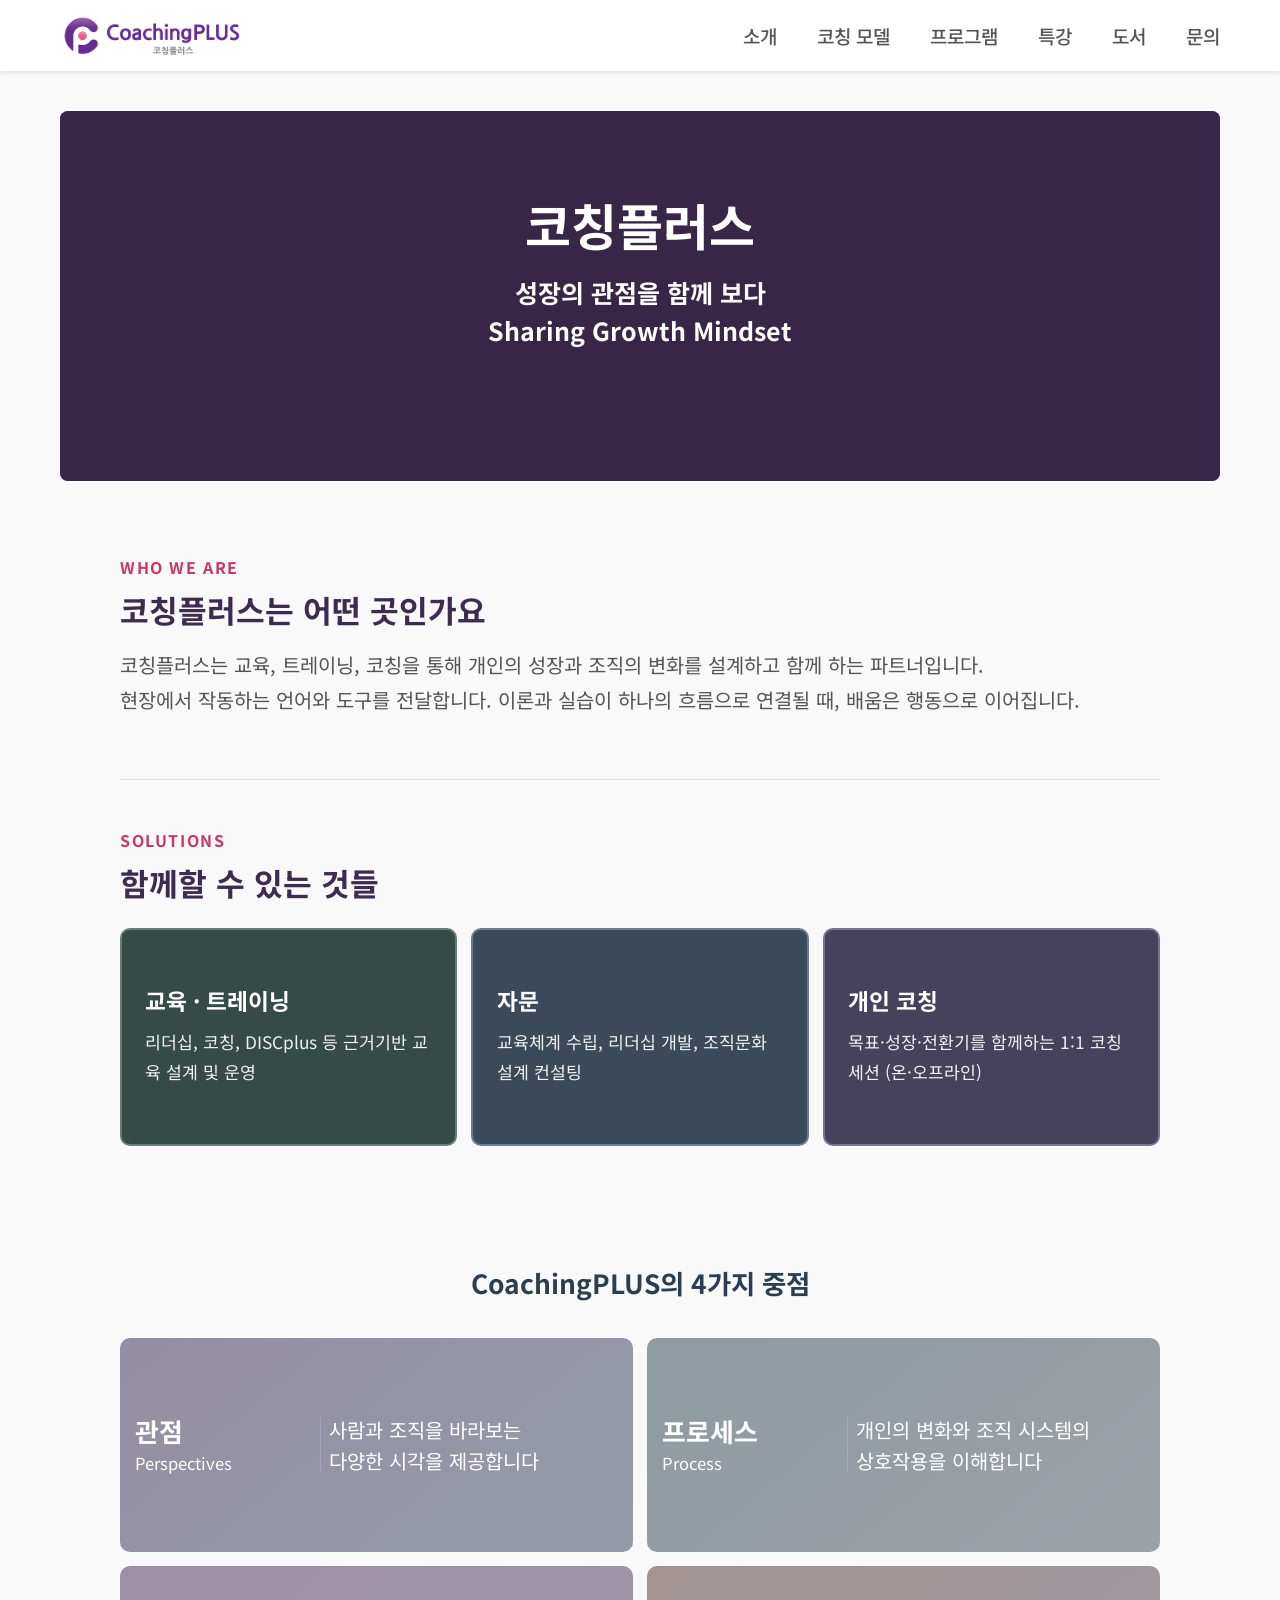
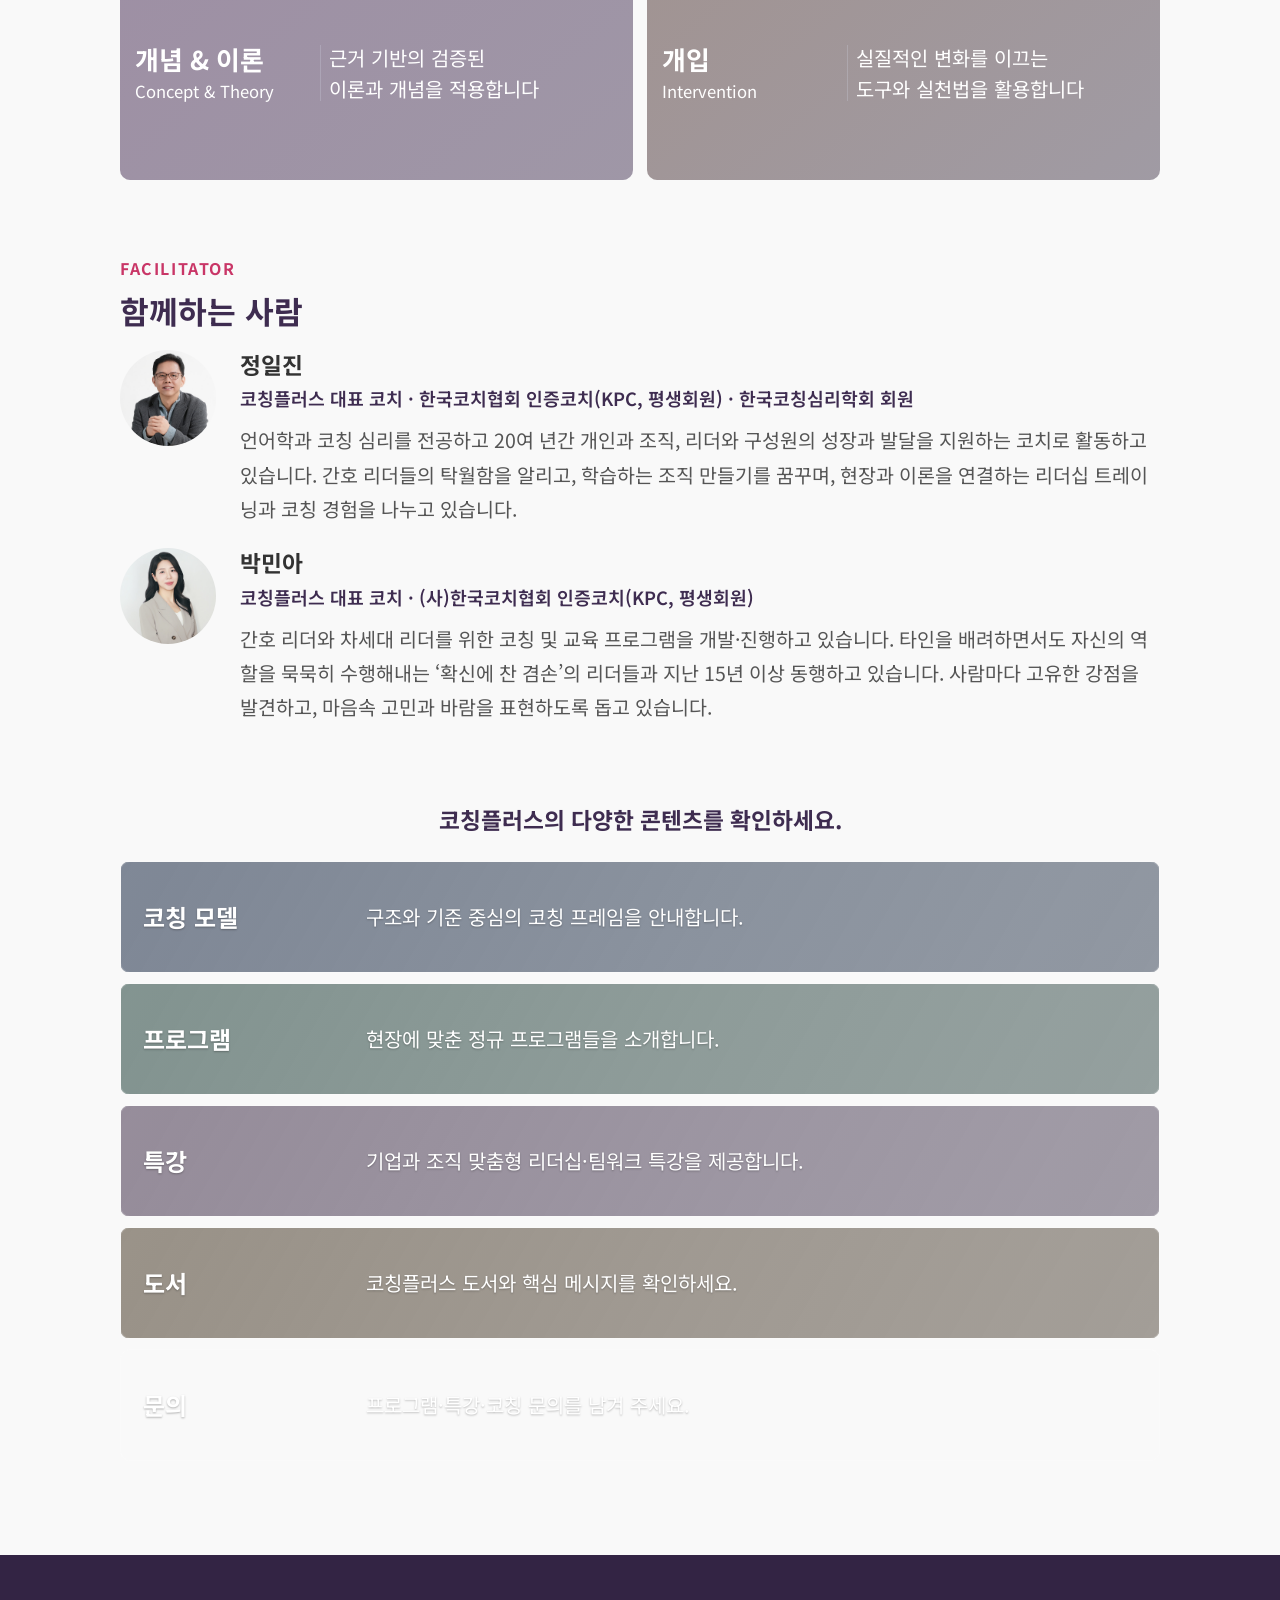
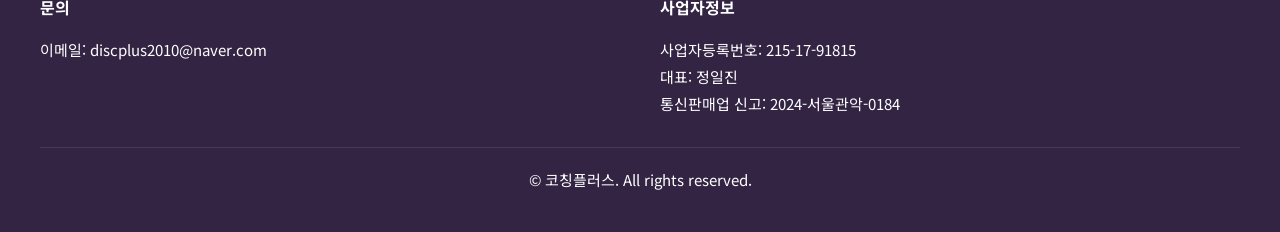
==== commit 4c472be5: "Update home solutions and program tab interactions" ====
--- a/index.html
+++ b/index.html
@@ -7,6 +7,92 @@
     <meta name="description" content="간호사를 위한 구조적 코칭을 제공합니다.">
     <meta name="theme-color" content="#3e2c50">
     <link rel="stylesheet" href="./assets/css/main.css">
+    <style>
+        .about-section--solutions {
+            background: var(--bg-page);
+        }
+
+        .solutions-grid {
+            display: grid;
+            grid-template-columns: repeat(3, 1fr);
+            gap: 14px;
+            margin-top: 1.5rem;
+        }
+
+        .solution-card {
+            position: relative;
+            min-height: 214px;
+            overflow: hidden;
+            background: var(--solution-bg);
+            border: 2px solid var(--solution-border);
+            border-radius: 10px;
+            color: var(--text-white);
+        }
+
+        .solution-card::before {
+            content: '';
+            position: absolute;
+            inset: 0;
+            background-image: var(--solution-image);
+            background-size: cover;
+            background-position: center;
+            filter: saturate(1.03) contrast(0.98);
+            transition: transform 0.3s ease;
+        }
+
+        .solution-card:hover::before,
+        .solution-card:focus-within::before {
+            transform: scale(1.05);
+        }
+
+        .solution-card--training {
+            --solution-bg: #354B47;
+            --solution-border: #687D78;
+            --solution-image: url('./assets/images/card-process-temp.svg');
+        }
+
+        .solution-card--advisory {
+            --solution-bg: #3A4A5B;
+            --solution-border: #6D7D8E;
+            --solution-image: url('./assets/images/card-concept-temp.svg');
+        }
+
+        .solution-card--coaching {
+            --solution-bg: #46415D;
+            --solution-border: #79748F;
+            --solution-image: url('./assets/images/card-perspectives-temp.svg');
+        }
+
+        .solution-content {
+            position: relative;
+            z-index: 1;
+            min-height: 214px;
+            display: flex;
+            flex-direction: column;
+            justify-content: center;
+            padding: 1.45rem;
+        }
+
+        .solution-title {
+            font-size: 1.42rem;
+            font-weight: 700;
+            color: var(--text-white);
+            line-height: 1.35;
+            margin-bottom: 10px;
+        }
+
+        .solution-desc {
+            font-size: 1.08rem;
+            color: rgba(255, 255, 255, 0.92);
+            line-height: 1.75;
+        }
+
+        @media (max-width: 768px) {
+            .solutions-grid {
+                grid-template-columns: 1fr;
+            }
+        }
+    </style>
 </head>
 <body>
     <!-- 헤더 & 내비게이션 -->
@@ -27,6 +113,7 @@
                     <li><a href="./programs.html">프로그램</a></li>
                     <li><a href="./special-lecture.html">특강</a></li>
                     <li><a href="./book.html">도서</a></li>
+                    <li><a href="./inquiry.html">문의</a></li>
                 </ul>
             </nav>
         </div>
@@ -39,8 +126,8 @@
             <div class="home-hero-overlay"></div>
             <div class="home-hero-content">
                 <h2>코칭플러스</h2>
-                <p>개인과 조직, 리더와 구성원의 전생애 발달을 촉진하는</p>
-                <p>근거기반의 교육, 트레이닝, 코칭의 파트너</p>
+                <p>성장의 관점을 함께 보다</p>
+                <p>Sharing Growth Mindset</p>
             </div>
         </section>
 
@@ -49,77 +136,52 @@
                 <div class="about-label">WHO WE ARE</div>
                 <h2 class="about-title" id="who-title">코칭플러스는 어떤 곳인가요</h2>
                 <p class="who-desc">
-                    코칭플러스는 <strong>근거기반(Evidence-Based)</strong>의 교육·트레이닝·코칭을 통해
-                    개인의 성장과 조직의 변화를 함께 설계하는 파트너입니다.<br>
-                    단순한 강의가 아니라, 현장에서 실제로 작동하는 언어와 도구를 전달합니다.
+                    코칭플러스는 교육, 트레이닝, 코칭을 통해 개인의 성장과 조직의 변화를 설계하고 함께 하는 파트너입니다.<br>
+                    현장에서 작동하는 언어와 도구를 전달합니다.
                     이론과 실습이 하나의 흐름으로 연결될 때, 배움은 행동으로 이어집니다.
                 </p>
             </div>
         </section>
 
-        <section class="about-section about-section--approach" aria-labelledby="approach-title">
+        <section class="about-section about-section--solutions" aria-labelledby="solutions-title">
             <div class="inner">
-                <div class="about-label">OUR APPROACH</div>
-                <h2 class="about-title" id="approach-title">코칭플러스가 일하는 방식</h2>
-                <div class="approach-items">
-                    <div class="approach-item">
-                        <div class="approach-num">1</div>
-                        <div>
-                            <div class="approach-title">근거기반 (Evidence-Based)</div>
-                            <p class="approach-desc">검증된 심리학 이론과 연구를 바탕으로 프로그램을 설계합니다. 유행이 아닌 원리에서 출발합니다.</p>
-                        </div>
-                    </div>
-                    <div class="approach-item">
-                        <div class="approach-num">2</div>
-                        <div>
-                            <div class="approach-title">현장 연결 (Field-Connected)</div>
-                            <p class="approach-desc">이론이 현장의 언어로 번역될 때 변화가 시작됩니다. 모든 교육은 실제 상황과 연결된 실습을 포함합니다.</p>
-                        </div>
-                    </div>
-                    <div class="approach-item">
-                        <div class="approach-num">3</div>
-                        <div>
-                            <div class="approach-title">전생애 발달 (Lifelong Development)</div>
-                            <p class="approach-desc">개인과 조직의 성장은 한 번의 교육으로 완성되지 않습니다. 지속적인 성장의 흐름을 함께 설계합니다.</p>
+                <div class="about-label">SOLUTIONS</div>
+                <h2 class="about-title" id="solutions-title">
+                    함께할 수 있는 것들
+                </h2>
+                <div class="solutions-grid">
+                    <div class="solution-card solution-card--training">
+                        <div class="solution-content">
+                            <div class="solution-title">교육 · 트레이닝</div>
+                            <p class="solution-desc">
+                                리더십, 코칭, DISCplus 등
+                                근거기반 교육 설계 및 운영
+                            </p>
+                        </div>
+                    </div>
+
+                    <div class="solution-card solution-card--advisory">
+                        <div class="solution-content">
+                            <div class="solution-title">자문</div>
+                            <p class="solution-desc">
+                                교육체계 수립, 리더십 개발,
+                                조직문화 설계 컨설팅
+                            </p>
+                        </div>
+                    </div>
+
+                    <div class="solution-card solution-card--coaching">
+                        <div class="solution-content">
+                            <div class="solution-title">개인 코칭</div>
+                            <p class="solution-desc">
+                                목표·성장·전환기를 함께하는
+                                1:1 코칭 세션 (온·오프라인)
+                            </p>
                         </div>
                     </div>
                 </div>
             </div>
         </section>
-
-        <section class="about-section about-section--soft" aria-labelledby="facilitator-title">
-            <div class="inner">
-                <div class="about-label">FACILITATOR</div>
-                <h2 class="about-title" id="facilitator-title">함께하는 사람</h2>
-                <div class="coach-list">
-                    <div class="coach-card">
-                        <div class="coach-img coach-img--jung" role="img" aria-label="정일진 프로필 사진"></div>
-                        <div>
-                            <div class="coach-name">정일진</div>
-                            <div class="coach-role">CoachingPLUS 대표 · 코칭심리 박사과정</div>
-                            <p class="coach-bio">
-                                서울대 언어학과 졸업 후 광운대 산업심리학과(코칭심리전공) 박사과정을 수료했습니다.
-                                DISCplus FT과정 93기 이상 운영, 간호리더십 프로그램 설계 및 진행 등
-                                현장에서 수백 명의 리더와 함께 성장해왔습니다.
-                            </p>
-                        </div>
-                    </div>
-                    <div class="coach-card">
-                        <div class="coach-img coach-img--park" role="img" aria-label="박민아 프로필 사진"></div>
-                        <div>
-                            <div class="coach-name">박민아</div>
-                            <div class="coach-role">CoachingPLUS 대표 코치 · 한국코치협회 인증코치</div>
-                            <p class="coach-bio">
-                                간호 리더와 차세대 리더를 위한 코칭 및 교육 프로그램을 개발·진행하고 있습니다.
-                                15년 이상 의료 현장의 리더들과 함께하며, 각자의 강점과 가능성을 발견하고
-                                조직 안에서 지속 가능한 성장을 만들어가는 과정을 지원해왔습니다.
-                            </p>
-                        </div>
-                    </div>
-                </div>
-            </div>
-        </section>
-
 
         <section class="home-focus" aria-labelledby="home-focus-title">
             <h2 id="home-focus-title">CoachingPLUS의 4가지 중점</h2>
@@ -177,8 +239,42 @@
                 </article>
             </div>
         </section>
+
+        <section class="about-section about-section--soft" aria-labelledby="facilitator-title">
+            <div class="inner">
+                <div class="about-label">FACILITATOR</div>
+                <h2 class="about-title" id="facilitator-title">함께하는 사람</h2>
+                <div class="coach-list">
+                    <div class="coach-card">
+                        <div class="coach-img coach-img--jung" role="img" aria-label="정일진 프로필 사진"></div>
+                        <div>
+                            <div class="coach-name">정일진</div>
+                            <div class="coach-role">코칭플러스 대표 코치 · 한국코치협회 인증코치(KPC, 평생회원) · 한국코칭심리학회 회원</div>
+                            <p class="coach-bio">
+                                언어학과 코칭 심리를 전공하고 20여 년간 개인과 조직, 리더와 구성원의 성장과 발달을 지원하는 코치로 활동하고 있습니다.
+                                간호 리더들의 탁월함을 알리고, 학습하는 조직 만들기를 꿈꾸며,
+                                현장과 이론을 연결하는 리더십 트레이닝과 코칭 경험을 나누고 있습니다.
+                            </p>
+                        </div>
+                    </div>
+                    <div class="coach-card">
+                        <div class="coach-img coach-img--park" role="img" aria-label="박민아 프로필 사진"></div>
+                        <div>
+                            <div class="coach-name">박민아</div>
+                            <div class="coach-role">코칭플러스 대표 코치 · (사)한국코치협회 인증코치(KPC, 평생회원)</div>
+                            <p class="coach-bio">
+                                간호 리더와 차세대 리더를 위한 코칭 및 교육 프로그램을 개발·진행하고 있습니다.
+                                타인을 배려하면서도 자신의 역할을 묵묵히 수행해내는 ‘확신에 찬 겸손’의 리더들과 지난 15년 이상 동행하고 있습니다.
+                                사람마다 고유한 강점을 발견하고, 마음속 고민과 바람을 표현하도록 돕고 있습니다.
+                            </p>
+                        </div>
+                    </div>
+                </div>
+            </div>
+        </section>
+
         <section class="home-page-links" aria-label="다른 페이지 이동">
-            <p class="home-page-link-intro">코칭플러스의 모델, 프로그램, 특강과 도서를 한곳에서 확인하세요.</p><br>
+            <p class="home-page-link-intro">코칭플러스의 다양한 콘텐츠를 확인하세요.</p>
             <div class="home-page-link-grid">
                 <a class="home-page-link home-page-link-model" href="./coaching-model.html">
                     <span class="home-page-link-title">코칭 모델</span>
@@ -186,15 +282,19 @@
                 </a>
                 <a class="home-page-link home-page-link-programs" href="./programs.html">
                     <span class="home-page-link-title">프로그램</span>
-                    <span class="home-page-link-desc">의료기관 현장에 맞춘 정규 코칭 과정을 소개합니다.</span>
+                    <span class="home-page-link-desc">현장에 맞춘 정규 프로그램들을 소개합니다.</span>
                 </a>
                 <a class="home-page-link home-page-link-lecture" href="./special-lecture.html">
                     <span class="home-page-link-title">특강</span>
-                    <span class="home-page-link-desc">일반 기업 대상 리더십·팀워킹 특강을 제공합니다.</span>
+                    <span class="home-page-link-desc">기업과 조직 맞춤형 리더십·팀워크 특강을 제공합니다.</span>
                 </a>
                 <a class="home-page-link home-page-link-book" href="./book.html">
                     <span class="home-page-link-title">도서</span>
                     <span class="home-page-link-desc">코칭플러스 도서와 핵심 메시지를 확인하세요.</span>
+                </a>
+                <a class="home-page-link home-page-link-apply" href="./inquiry.html">
+                    <span class="home-page-link-title">문의</span>
+                    <span class="home-page-link-desc">프로그램·특강·코칭 문의를 남겨 주세요.</span>
                 </a>
             </div>
         </section>
@@ -219,4 +319,3 @@
     </footer>
 </body>
 </html>
-
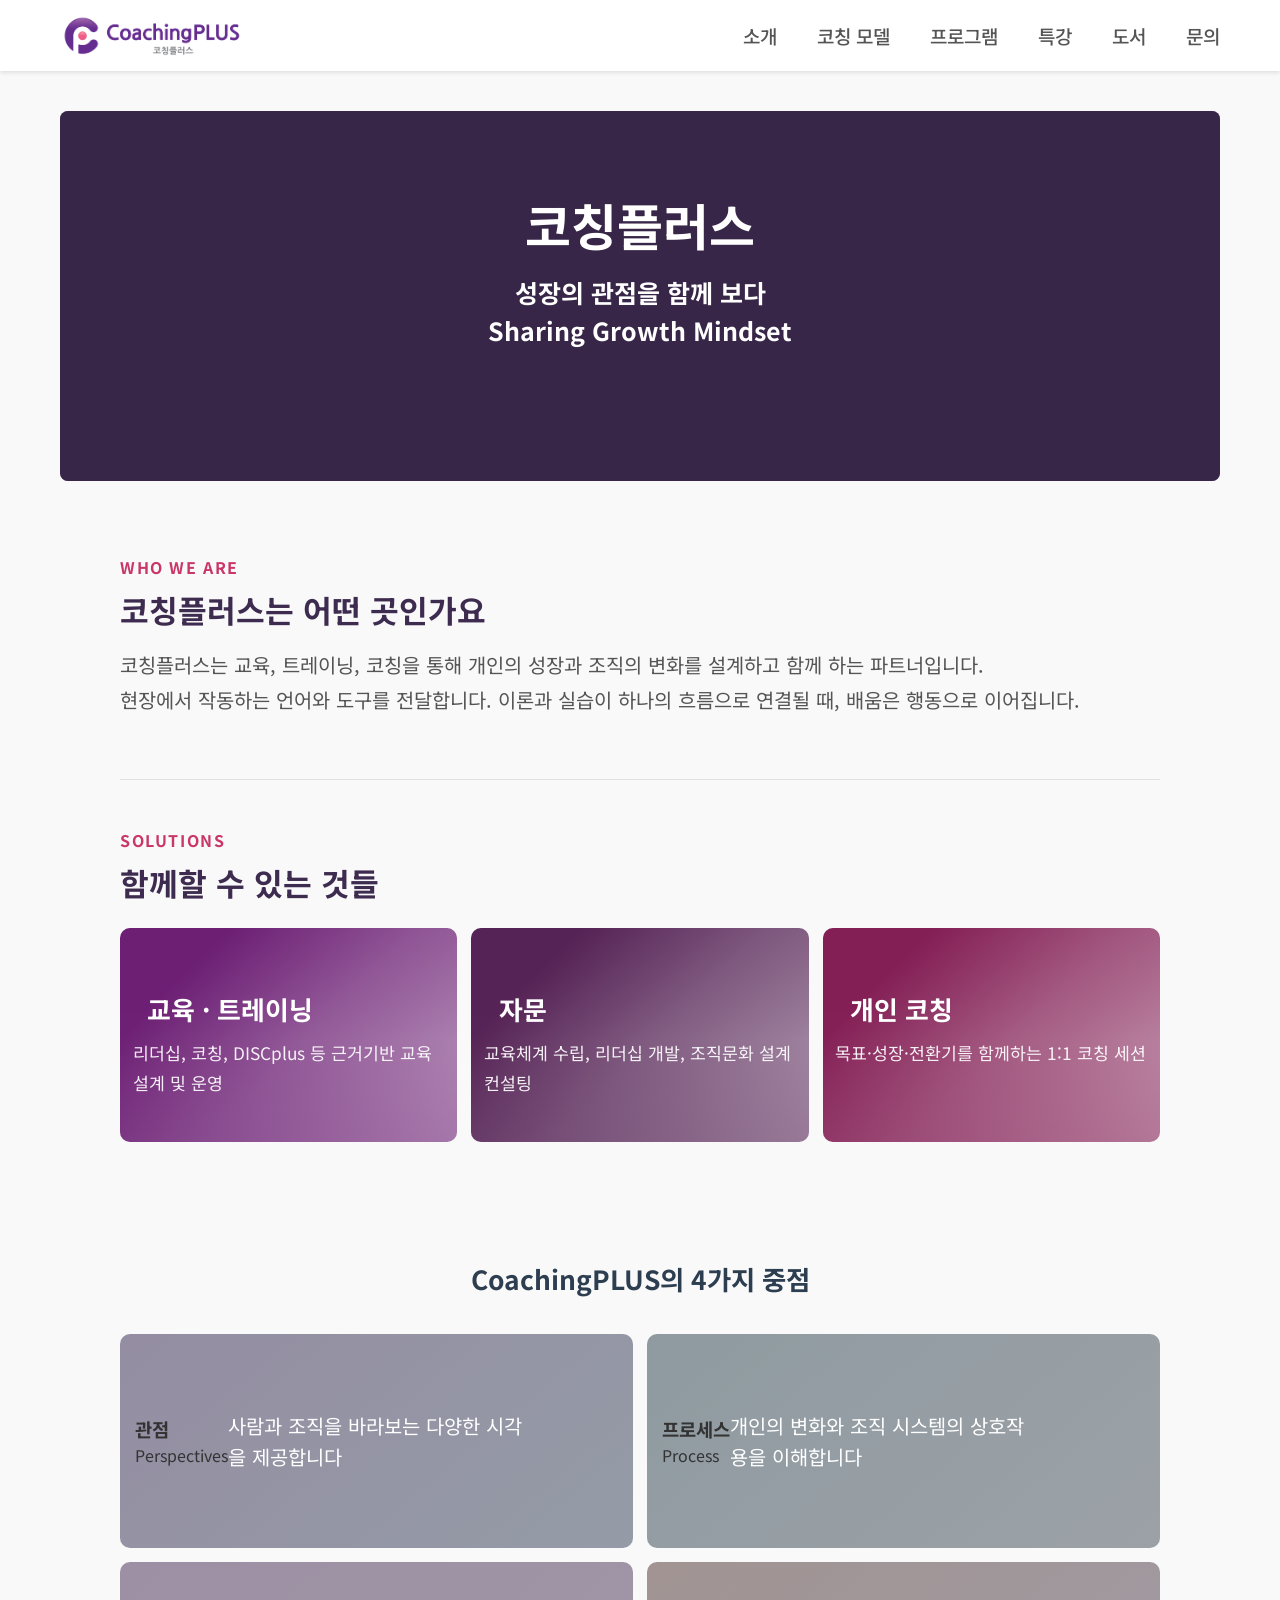
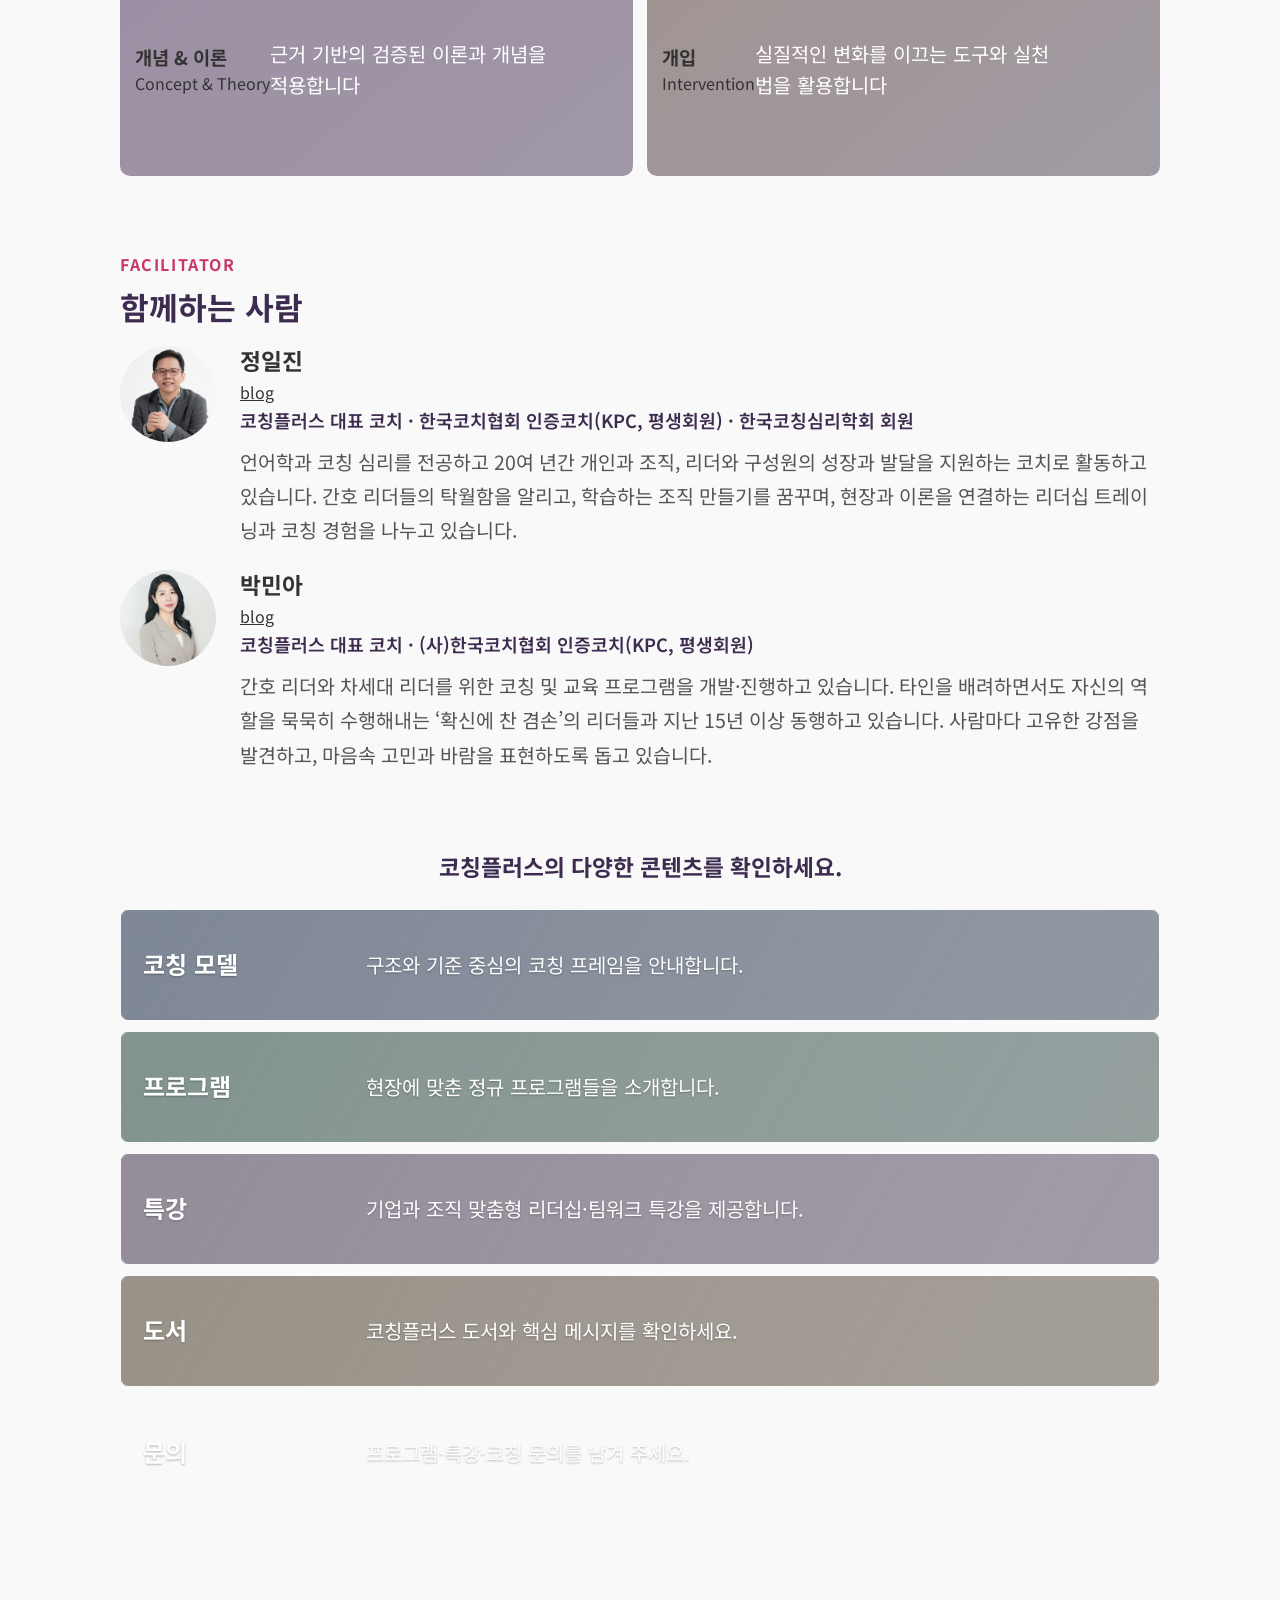
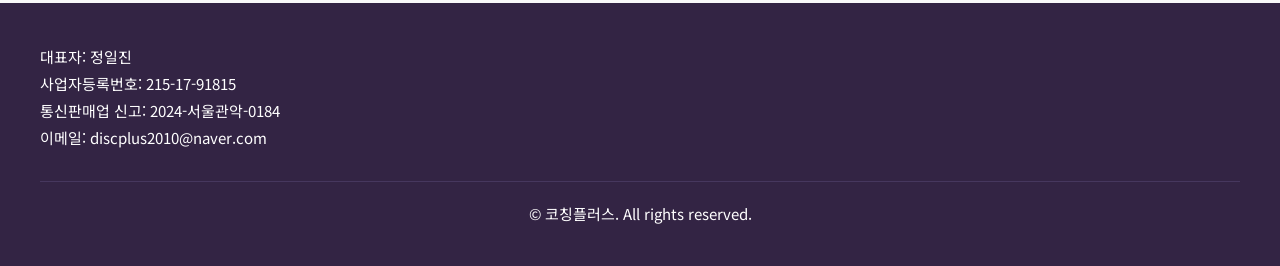
==== commit b297e9e7: "Add Naver site verification meta tag to index.html Co-Authored-By: Claude Sonnet 4.6 <noreply@anthro" ====
--- a/index.html
+++ b/index.html
@@ -3,9 +3,12 @@
 <head>
     <meta charset="UTF-8">
     <meta name="viewport" content="width=device-width, initial-scale=1.0">
-    <title>코칭플러스 - 심리 기반 코칭</title>
-    <meta name="description" content="간호사를 위한 구조적 코칭을 제공합니다.">
+    <title>코칭플러스 | 간호 리더십·코칭·DISCplus 전문 교육</title>
+    <meta name="description" content="코칭플러스는 간호 리더와 조직을 위한 심리 기반 코칭·교육 전문 기관입니다. DISCplus 성격 도구, 리더십 트레이닝, 1:1 개인 코칭으로 현장의 변화를 함께 설계합니다.">
+    <meta name="keywords" content="코칭플러스, 간호 리더십, DISC, 간호사 교육, 리더십 특강, 개인코칭, 수간호사 교육, 조직문화">
     <meta name="theme-color" content="#3e2c50">
+    <meta name="naver-site-verification" content="bd723bdf548ec59b476551abe692d76567297cb8" />
+    <link rel="icon" type="image/png" href="./assets/images/logo-favicon.png">
     <link rel="stylesheet" href="./assets/css/main.css">
     <style>
         .about-section--solutions {
@@ -24,20 +27,44 @@
             min-height: 214px;
             overflow: hidden;
             background: var(--solution-bg);
-            border: 2px solid var(--solution-border);
+            border: none;
             border-radius: 10px;
             color: var(--text-white);
+            isolation: isolate;
         }
 
         .solution-card::before {
             content: '';
             position: absolute;
             inset: 0;
+            z-index: 0;
             background-image: var(--solution-image);
             background-size: cover;
             background-position: center;
-            filter: saturate(1.03) contrast(0.98);
+            filter: saturate(0.96) brightness(0.92) contrast(1.04);
+            opacity: 1;
             transition: transform 0.3s ease;
+        }
+
+        .solution-card::after {
+            content: '';
+            position: absolute;
+            inset: 0;
+            z-index: 1;
+            background: linear-gradient(
+                135deg,
+                rgba(var(--solution-rgb), 0.96) 0%,
+                rgba(var(--solution-rgb), 0.96) 20%,
+                rgba(var(--solution-rgb), 0.66) 54%,
+                rgba(var(--solution-rgb), 0.36) 100%
+            ),
+            linear-gradient(
+                0deg,
+                rgba(var(--solution-rgb), 0.34) 0%,
+                rgba(var(--solution-rgb), 0.12) 48%,
+                rgba(var(--solution-rgb), 0.22) 100%
+            );
+            pointer-events: none;
         }
 
         .solution-card:hover::before,
@@ -46,45 +73,51 @@
         }
 
         .solution-card--training {
-            --solution-bg: #354B47;
-            --solution-border: #687D78;
-            --solution-image: url('./assets/images/card-process-temp.svg');
+            --solution-bg: var(--plum-deep);
+            --solution-border: var(--plum-core);
+            --solution-rgb: 104, 24, 112;
+            --solution-image: url('./assets/images/교육 · 트레이닝.png');
         }
 
         .solution-card--advisory {
-            --solution-bg: #3A4A5B;
-            --solution-border: #6D7D8E;
-            --solution-image: url('./assets/images/card-concept-temp.svg');
+            --solution-bg: var(--neutral-deep);
+            --solution-border: var(--neutral-core);
+            --solution-rgb: 80, 28, 80;
+            --solution-image: url('./assets/images/자문.png');
         }
 
         .solution-card--coaching {
-            --solution-bg: #46415D;
-            --solution-border: #79748F;
-            --solution-image: url('./assets/images/card-perspectives-temp.svg');
+            --solution-bg: var(--drose-deep);
+            --solution-border: var(--drose-core);
+            --solution-rgb: 128, 24, 80;
+            --solution-image: url('./assets/images/개인 코칭.png');
         }
 
         .solution-content {
             position: relative;
-            z-index: 1;
-            min-height: 214px;
-            display: flex;
-            flex-direction: column;
-            justify-content: center;
-            padding: 1.45rem;
+            z-index: 2;
+            height: 214px;
+            display: grid;
+            grid-template-rows: 45% 1fr;
+            padding: 1rem 0.3rem 1rem 0.5rem;
+            row-gap: 12px;
         }
 
         .solution-title {
-            font-size: 1.42rem;
+            font-size: 1.62rem;
             font-weight: 700;
             color: var(--text-white);
             line-height: 1.35;
-            margin-bottom: 10px;
+            align-self: end;
+            padding-left: 1.2rem;
         }
 
         .solution-desc {
             font-size: 1.08rem;
             color: rgba(255, 255, 255, 0.92);
             line-height: 1.75;
+            align-self: start;
+            padding-left: 0.3rem;
         }
 
         @media (max-width: 768px) {
@@ -125,9 +158,11 @@
             <div class="home-hero-bg"></div>
             <div class="home-hero-overlay"></div>
             <div class="home-hero-content">
-                <h2>코칭플러스</h2>
-                <p>성장의 관점을 함께 보다</p>
-                <p>Sharing Growth Mindset</p>
+                <div class="home-hero-main">
+                    <h2>코칭플러스</h2>
+                    <p>성장의 관점을 함께 보다</p>
+                    <p>Sharing Growth Mindset</p>
+                </div>
             </div>
         </section>
 
@@ -175,7 +210,7 @@
                             <div class="solution-title">개인 코칭</div>
                             <p class="solution-desc">
                                 목표·성장·전환기를 함께하는
-                                1:1 코칭 세션 (온·오프라인)
+                                1:1 코칭 세션
                             </p>
                         </div>
                     </div>
@@ -190,12 +225,11 @@
                     <div class="focus-card-bg bg-perspectives"></div>
                     <div class="focus-card-overlay"></div>
                     <div class="focus-card-content">
-                        <div class="focus-card-left">
+                        <div class="focus-card-head">
                             <h3>관점</h3>
-                            <p>Perspectives</p>
-                        </div>
-                        <div class="focus-card-divider"></div>
-                        <p class="focus-card-right">사람과 조직을 바라보는<br>다양한 시각을 제공합니다</p>
+                            <span class="focus-card-en">Perspectives</span>
+                        </div>
+                        <p class="focus-card-right">사람과 조직을 바라보는 다양한 시각을 제공합니다</p>
                     </div>
                 </article>
 
@@ -203,12 +237,11 @@
                     <div class="focus-card-bg bg-process"></div>
                     <div class="focus-card-overlay"></div>
                     <div class="focus-card-content">
-                        <div class="focus-card-left">
+                        <div class="focus-card-head">
                             <h3>프로세스</h3>
-                            <p>Process</p>
-                        </div>
-                        <div class="focus-card-divider"></div>
-                        <p class="focus-card-right">개인의 변화와 조직 시스템의<br>상호작용을 이해합니다</p>
+                            <span class="focus-card-en">Process</span>
+                        </div>
+                        <p class="focus-card-right">개인의 변화와 조직 시스템의 상호작용을 이해합니다</p>
                     </div>
                 </article>
 
@@ -216,12 +249,11 @@
                     <div class="focus-card-bg bg-concept"></div>
                     <div class="focus-card-overlay"></div>
                     <div class="focus-card-content">
-                        <div class="focus-card-left">
+                        <div class="focus-card-head">
                             <h3>개념 &amp; 이론</h3>
-                            <p>Concept &amp; Theory</p>
-                        </div>
-                        <div class="focus-card-divider"></div>
-                        <p class="focus-card-right">근거 기반의 검증된<br>이론과 개념을 적용합니다</p>
+                            <span class="focus-card-en">Concept &amp; Theory</span>
+                        </div>
+                        <p class="focus-card-right">근거 기반의 검증된 이론과 개념을 적용합니다</p>
                     </div>
                 </article>
 
@@ -229,12 +261,11 @@
                     <div class="focus-card-bg bg-intervention"></div>
                     <div class="focus-card-overlay"></div>
                     <div class="focus-card-content">
-                        <div class="focus-card-left">
+                        <div class="focus-card-head">
                             <h3>개입</h3>
-                            <p>Intervention</p>
-                        </div>
-                        <div class="focus-card-divider"></div>
-                        <p class="focus-card-right">실질적인 변화를 이끄는<br>도구와 실천법을 활용합니다</p>
+                            <span class="focus-card-en">Intervention</span>
+                        </div>
+                        <p class="focus-card-right">실질적인 변화를 이끄는 도구와 실천법을 활용합니다</p>
                     </div>
                 </article>
             </div>
@@ -247,8 +278,11 @@
                 <div class="coach-list">
                     <div class="coach-card">
                         <div class="coach-img coach-img--jung" role="img" aria-label="정일진 프로필 사진"></div>
-                        <div>
-                            <div class="coach-name">정일진</div>
+                        <div class="coach-body">
+                            <div class="coach-head">
+                                <div class="coach-name">정일진</div>
+                                <a class="coach-blog-btn" href="https://blog.naver.com/spichpro" target="_blank" rel="noopener">blog</a>
+                            </div>
                             <div class="coach-role">코칭플러스 대표 코치 · 한국코치협회 인증코치(KPC, 평생회원) · 한국코칭심리학회 회원</div>
                             <p class="coach-bio">
                                 언어학과 코칭 심리를 전공하고 20여 년간 개인과 조직, 리더와 구성원의 성장과 발달을 지원하는 코치로 활동하고 있습니다.
@@ -259,8 +293,11 @@
                     </div>
                     <div class="coach-card">
                         <div class="coach-img coach-img--park" role="img" aria-label="박민아 프로필 사진"></div>
-                        <div>
-                            <div class="coach-name">박민아</div>
+                        <div class="coach-body">
+                            <div class="coach-head">
+                                <div class="coach-name">박민아</div>
+                                <a class="coach-blog-btn" href="https://blog.naver.com/discplus2010" target="_blank" rel="noopener">blog</a>
+                            </div>
                             <div class="coach-role">코칭플러스 대표 코치 · (사)한국코치협회 인증코치(KPC, 평생회원)</div>
                             <p class="coach-bio">
                                 간호 리더와 차세대 리더를 위한 코칭 및 교육 프로그램을 개발·진행하고 있습니다.
@@ -304,13 +341,7 @@
     <footer>
         <div class="footer-content">
             <div class="footer-section">
-                <h3>문의</h3>
-                <p>이메일: discplus2010@naver.com</p>
-            </div>
-
-            <div class="footer-section">
-                <h3>사업자정보</h3>
-                <p>사업자등록번호: 215-17-91815<br>대표: 정일진<br>통신판매업 신고: 2024-서울관악-0184</p>
+                <p>대표자: 정일진<br>사업자등록번호: 215-17-91815<br>통신판매업 신고: 2024-서울관악-0184<br>이메일: discplus2010@naver.com</p>
             </div>
         </div>
         <div class="footer-bottom">
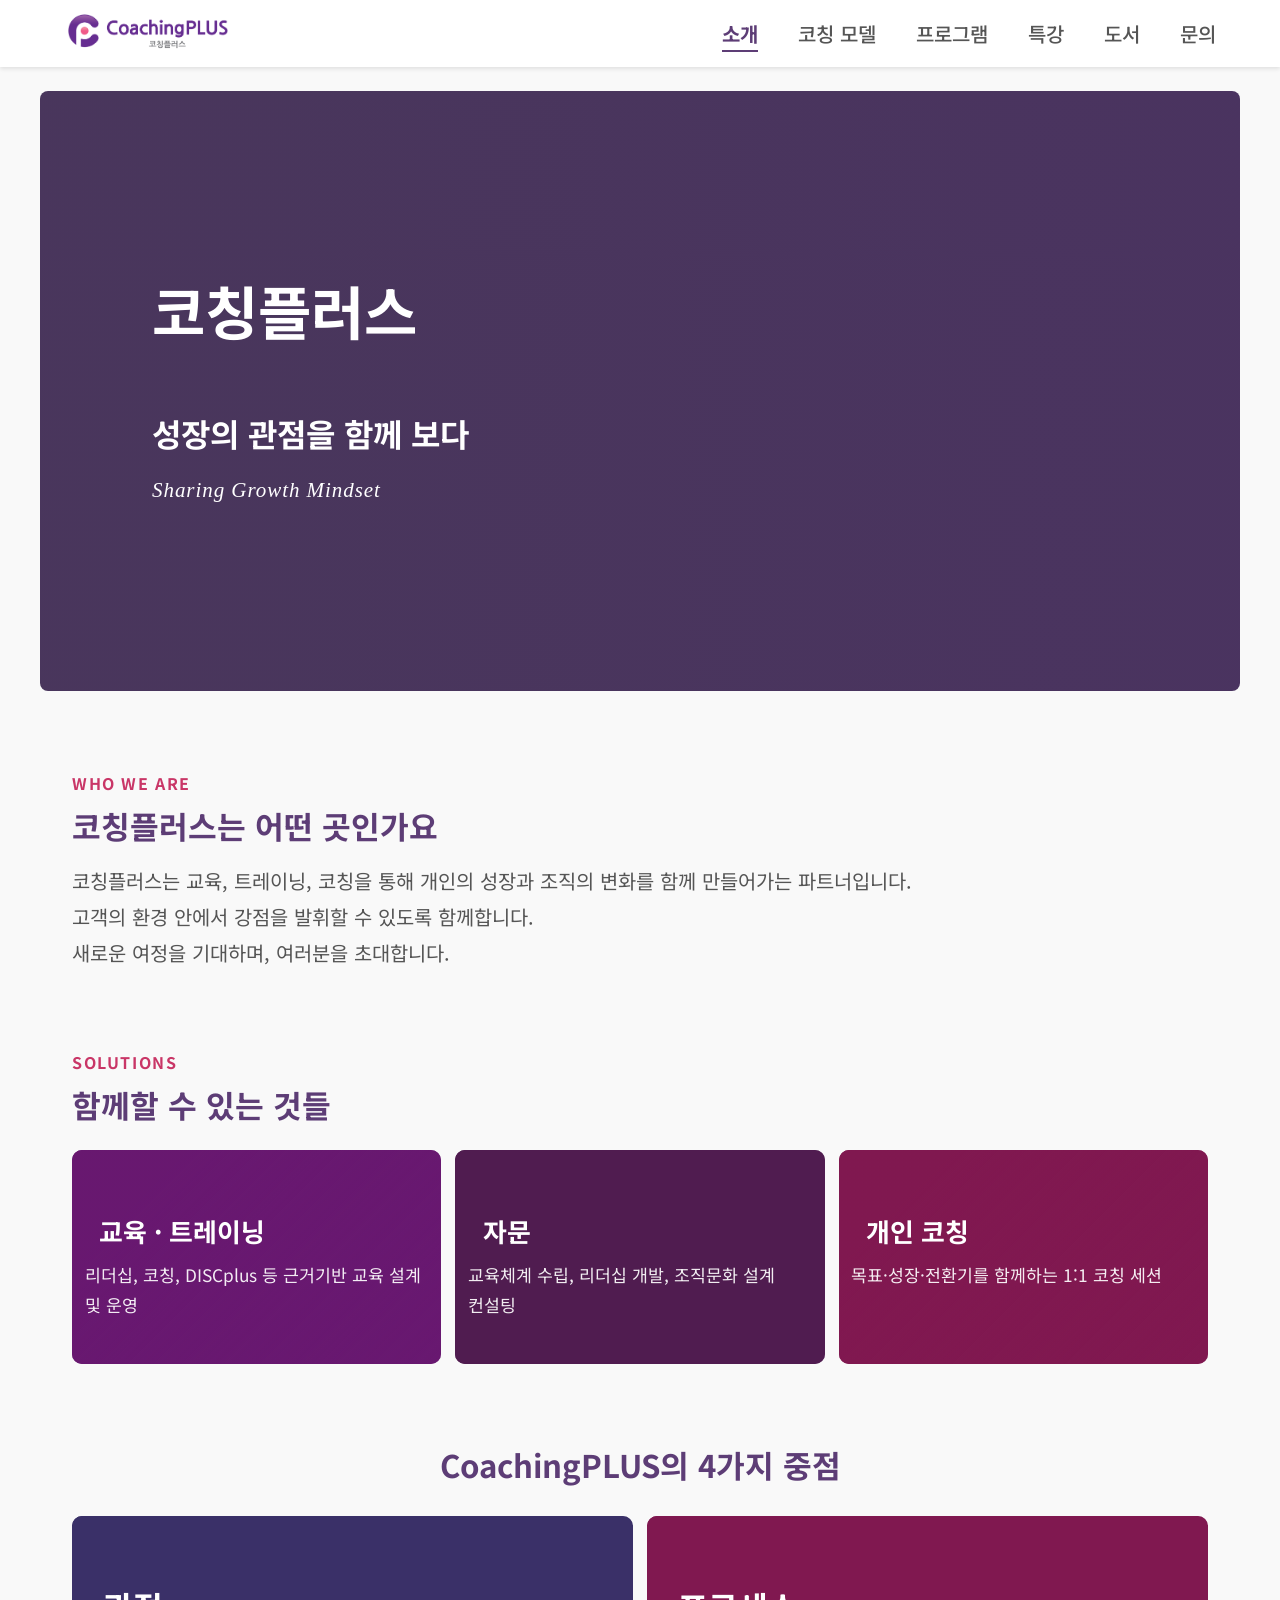
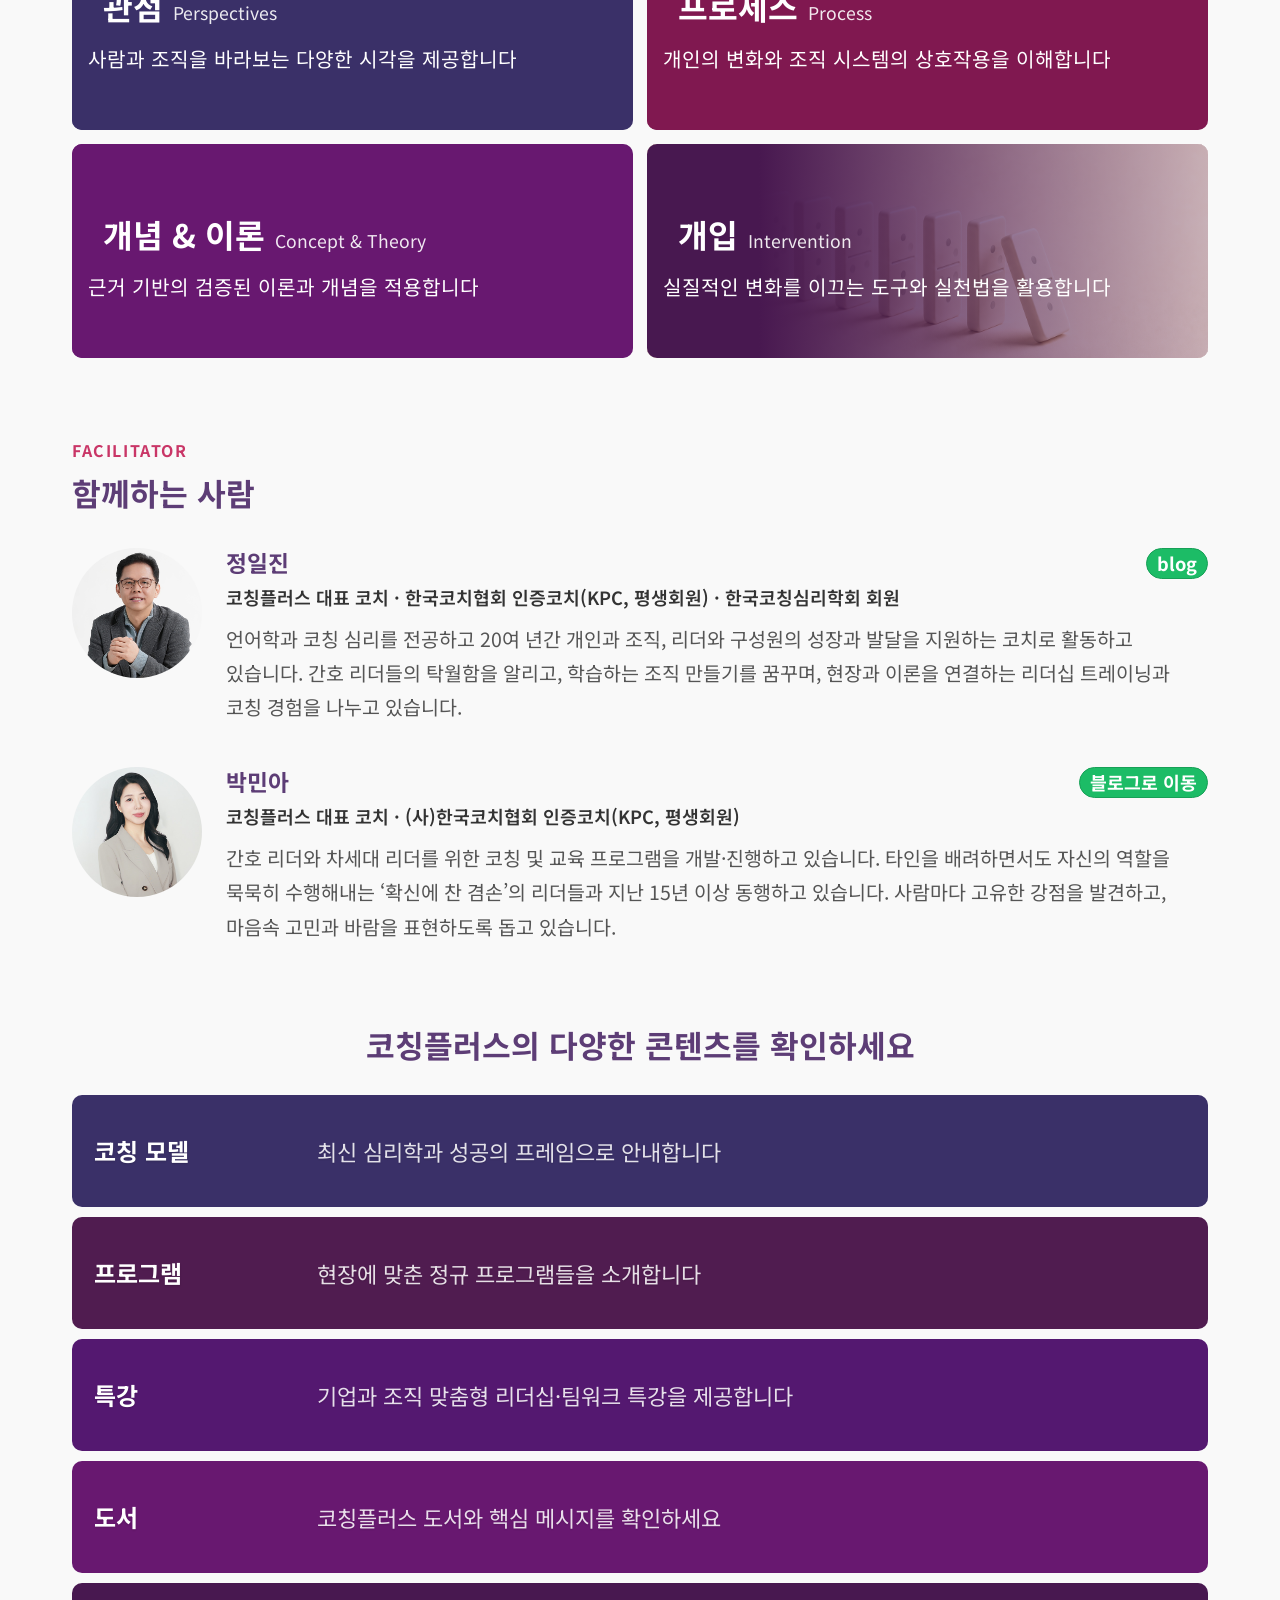
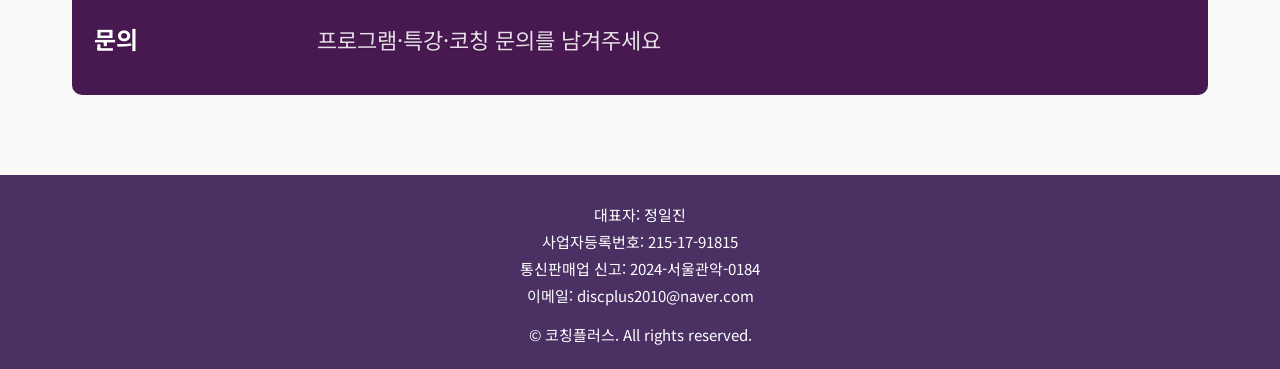
==== commit dce9190d: "Redesign programs tab UI and fix hero responsive behavior - Programs page: unified bookmark-style ta" ====
--- a/index.html
+++ b/index.html
@@ -76,21 +76,21 @@
             --solution-bg: var(--plum-deep);
             --solution-border: var(--plum-core);
             --solution-rgb: 104, 24, 112;
-            --solution-image: url('./assets/images/교육 · 트레이닝.png');
+            --solution-image: url('./assets/images/%EA%B5%90%EC%9C%A1%20%C2%B7%20%ED%8A%B8%EB%A0%88%EC%9D%B4%EB%8B%9D.png');
         }
 
         .solution-card--advisory {
             --solution-bg: var(--neutral-deep);
             --solution-border: var(--neutral-core);
             --solution-rgb: 80, 28, 80;
-            --solution-image: url('./assets/images/자문.png');
+            --solution-image: url('./assets/images/%EC%9E%90%EB%AC%B8.png');
         }
 
         .solution-card--coaching {
             --solution-bg: var(--drose-deep);
             --solution-border: var(--drose-core);
             --solution-rgb: 128, 24, 80;
-            --solution-image: url('./assets/images/개인 코칭.png');
+            --solution-image: url('./assets/images/%EA%B0%9C%EC%9D%B8%20%EC%BD%94%EC%B9%AD.png');
         }
 
         .solution-content {
@@ -120,9 +120,53 @@
             padding-left: 0.3rem;
         }
 
-        @media (max-width: 768px) {
-            .solutions-grid {
-                grid-template-columns: 1fr;
+        /* JS가 주입하는 클론 카드 — PC에서는 숨김 */
+        .solution-card[aria-hidden="true"],
+        .focus-card[aria-hidden="true"] { display: none; }
+
+        @media (max-width: 1000px) {
+            .solution-card[aria-hidden="true"],
+            .focus-card[aria-hidden="true"] { display: block; }
+
+            /* 두 캐러셀 공통 컨테이너 */
+            .solutions-carousel-outer,
+            .focus-carousel-outer {
+                overflow: hidden;
+                position: relative;
+                padding: 4px 0 10px;
+                user-select: none;
+                -webkit-user-select: none;
+            }
+
+            /* 두 캐러셀 공통 트랙 */
+            .solutions-grid,
+            .home-focus-grid {
+                display: flex;
+                flex-wrap: nowrap;
+                gap: 12px;
+                touch-action: pan-y;
+                cursor: grab;
+            }
+
+            .solutions-grid:active,
+            .home-focus-grid:active { cursor: grabbing; }
+
+            /* 두 캐러셀 공통 카드 */
+            .solution-card,
+            .focus-card {
+                flex: 0 0 78%;
+                opacity: 0.6;
+                transform: scale(0.88);
+                transition: transform 0.42s ease, opacity 0.42s ease;
+                cursor: pointer;
+            }
+
+            .solution-card.is-active,
+            .focus-card.is-active {
+                opacity: 1;
+                transform: scale(1);
+                cursor: default;
+                box-shadow: 0 8px 24px rgba(0, 0, 0, 0.22);
             }
         }
     </style>
@@ -139,9 +183,14 @@
                     </a>
                 </h1>
             </div>
+            <button class="menu-toggle" type="button" aria-label="메뉴 열기" aria-expanded="false">
+                <span class="hamburger-bar"></span>
+                <span class="hamburger-bar"></span>
+                <span class="hamburger-bar"></span>
+            </button>
             <nav>
                 <ul>
-                    <li><a href="./index.html">소개</a></li>
+                    <li><a href="./index.html" class="active">소개</a></li>
                     <li><a href="./coaching-model.html">코칭 모델</a></li>
                     <li><a href="./programs.html">프로그램</a></li>
                     <li><a href="./special-lecture.html">특강</a></li>
@@ -171,10 +220,9 @@
                 <div class="about-label">WHO WE ARE</div>
                 <h2 class="about-title" id="who-title">코칭플러스는 어떤 곳인가요</h2>
                 <p class="who-desc">
-                    코칭플러스는 교육, 트레이닝, 코칭을 통해 개인의 성장과 조직의 변화를 설계하고 함께 하는 파트너입니다.<br>
-                    현장에서 작동하는 언어와 도구를 전달합니다.
-                    이론과 실습이 하나의 흐름으로 연결될 때, 배움은 행동으로 이어집니다.
-                </p>
+                    코칭플러스는 교육, 트레이닝, 코칭을 통해 개인의 성장과 조직의 변화를 함께 만들어가는 파트너입니다.<br>
+                    고객의 환경 안에서 강점을 발휘할 수 있도록 함께합니다.<br>
+                    새로운 여정을 기대하며, 여러분을 초대합니다.</p>
             </div>
         </section>
 
@@ -184,7 +232,8 @@
                 <h2 class="about-title" id="solutions-title">
                     함께할 수 있는 것들
                 </h2>
-                <div class="solutions-grid">
+                <div class="solutions-carousel-outer">
+                <div class="solutions-grid" id="solutions-carousel">
                     <div class="solution-card solution-card--training">
                         <div class="solution-content">
                             <div class="solution-title">교육 · 트레이닝</div>
@@ -215,12 +264,14 @@
                         </div>
                     </div>
                 </div>
+                </div><!-- /.solutions-carousel-outer -->
             </div>
         </section>
 
         <section class="home-focus" aria-labelledby="home-focus-title">
             <h2 id="home-focus-title">CoachingPLUS의 4가지 중점</h2>
-            <div class="home-focus-grid">
+            <div class="focus-carousel-outer">
+            <div class="home-focus-grid" id="focus-carousel">
                 <article class="focus-card focus-card-perspectives" aria-label="관점">
                     <div class="focus-card-bg bg-perspectives"></div>
                     <div class="focus-card-overlay"></div>
@@ -269,6 +320,7 @@
                     </div>
                 </article>
             </div>
+            </div><!-- /.focus-carousel-outer -->
         </section>
 
         <section class="about-section about-section--soft" aria-labelledby="facilitator-title">
@@ -296,7 +348,7 @@
                         <div class="coach-body">
                             <div class="coach-head">
                                 <div class="coach-name">박민아</div>
-                                <a class="coach-blog-btn" href="https://blog.naver.com/discplus2010" target="_blank" rel="noopener">blog</a>
+                                <a class="coach-blog-btn" href="https://blog.naver.com/discplus2010" target="_blank" rel="noopener">블로그로 이동</a>
                             </div>
                             <div class="coach-role">코칭플러스 대표 코치 · (사)한국코치협회 인증코치(KPC, 평생회원)</div>
                             <p class="coach-bio">
@@ -311,27 +363,27 @@
         </section>
 
         <section class="home-page-links" aria-label="다른 페이지 이동">
-            <p class="home-page-link-intro">코칭플러스의 다양한 콘텐츠를 확인하세요.</p>
+            <p class="home-page-link-intro">코칭플러스의 다양한 콘텐츠를 확인하세요</p>
             <div class="home-page-link-grid">
                 <a class="home-page-link home-page-link-model" href="./coaching-model.html">
                     <span class="home-page-link-title">코칭 모델</span>
-                    <span class="home-page-link-desc">구조와 기준 중심의 코칭 프레임을 안내합니다.</span>
+                    <span class="home-page-link-desc">최신 심리학과 성공의 프레임으로 안내합니다</span>
                 </a>
                 <a class="home-page-link home-page-link-programs" href="./programs.html">
                     <span class="home-page-link-title">프로그램</span>
-                    <span class="home-page-link-desc">현장에 맞춘 정규 프로그램들을 소개합니다.</span>
+                    <span class="home-page-link-desc">현장에 맞춘 정규 프로그램들을 소개합니다</span>
                 </a>
                 <a class="home-page-link home-page-link-lecture" href="./special-lecture.html">
                     <span class="home-page-link-title">특강</span>
-                    <span class="home-page-link-desc">기업과 조직 맞춤형 리더십·팀워크 특강을 제공합니다.</span>
+                    <span class="home-page-link-desc">기업과 조직 맞춤형 리더십·팀워크 특강을 제공합니다</span>
                 </a>
                 <a class="home-page-link home-page-link-book" href="./book.html">
                     <span class="home-page-link-title">도서</span>
-                    <span class="home-page-link-desc">코칭플러스 도서와 핵심 메시지를 확인하세요.</span>
+                    <span class="home-page-link-desc">코칭플러스 도서와 핵심 메시지를 확인하세요</span>
                 </a>
                 <a class="home-page-link home-page-link-apply" href="./inquiry.html">
                     <span class="home-page-link-title">문의</span>
-                    <span class="home-page-link-desc">프로그램·특강·코칭 문의를 남겨 주세요.</span>
+                    <span class="home-page-link-desc">프로그램·특강·코칭 문의를 남겨주세요</span>
                 </a>
             </div>
         </section>
@@ -348,5 +400,241 @@
             <p>&copy; 코칭플러스. All rights reserved.</p>
         </div>
     </footer>
+    <script>
+    (function () {
+        var BREAKPOINT     = 1000;
+        var AUTOPLAY_MS    = 5000;
+        var DRAG_THRESHOLD = 40;
+
+        function isMobile() { return window.innerWidth <= BREAKPOINT; }
+
+        /*
+         * makeCarousel(outerEl, gridEl, cardSel)
+         * 재사용 가능한 무한 루프 캐러셀 팩토리.
+         * outerEl  : overflow:hidden 래퍼 요소
+         * gridEl   : flex 트랙 요소
+         * cardSel  : 카드 선택자 문자열
+         */
+        function makeCarousel(outerEl, gridEl, cardSel) {
+            if (!outerEl || !gridEl) return;
+            var realCards = Array.from(gridEl.querySelectorAll(cardSel));
+            if (realCards.length < 2) return;
+
+            /* 무한 루프용 클론: [lastClone, ...realCards, firstClone] */
+            var lastClone  = realCards[realCards.length - 1].cloneNode(true);
+            var firstClone = realCards[0].cloneNode(true);
+            lastClone.setAttribute('aria-hidden', 'true');
+            firstClone.setAttribute('aria-hidden', 'true');
+            gridEl.insertBefore(lastClone, realCards[0]);
+            gridEl.appendChild(firstClone);
+
+            var items       = Array.from(gridEl.querySelectorAll(cardSel));
+            var pos         = 1;     /* 1 = 첫 번째 실제 카드 */
+            var autoTimer   = null;
+            var isAnimating = false;
+
+            /* 드래그 상태 (이 인스턴스 전용) */
+            var mouseDown   = false;
+            var mouseStart  = 0;
+            var mouseMoved  = false;
+            var touchStartX = 0;
+
+            function getOffset(p) {
+                var cw  = outerEl.offsetWidth;
+                var iw  = items[0].offsetWidth;
+                var gap = parseFloat(getComputedStyle(gridEl).columnGap) || 12;
+                return -(p * (iw + gap)) + (cw - iw) / 2;
+            }
+
+            function updateActive() {
+                items.forEach(function (item, i) {
+                    item.classList.toggle('is-active', i === pos);
+                });
+            }
+
+            function applyPosition(animate) {
+                if (!isMobile()) {
+                    isAnimating = false;
+                    gridEl.style.transition = '';
+                    gridEl.style.transform  = '';
+                    items.forEach(function (c) {
+                        c.classList.remove('is-active');
+                        c.style.transition = '';
+                    });
+                    return;
+                }
+                if (!animate) {
+                    /* 순간이동: 카드 개별 트랜지션도 함께 끄고 즉시 반영 */
+                    isAnimating = false;
+                    gridEl.style.transition = 'none';
+                    items.forEach(function (c) { c.style.transition = 'none'; });
+                    gridEl.style.transform = 'translateX(' + getOffset(pos) + 'px)';
+                    updateActive();
+                    void gridEl.offsetWidth; /* 강제 리플로우 → 변경 즉시 커밋 */
+                    gridEl.style.transition = '';
+                    items.forEach(function (c) { c.style.transition = ''; });
+                    return;
+                }
+                gridEl.style.transition = 'transform 0.45s cubic-bezier(0.25, 0.46, 0.45, 0.94)';
+                gridEl.style.transform = 'translateX(' + getOffset(pos) + 'px)';
+                updateActive();
+            }
+
+            /* 클론 경계 도달 시 실제 카드로 순간 이동 */
+            gridEl.addEventListener('transitionend', function (e) {
+                if (e.target !== gridEl || e.propertyName !== 'transform') return;
+                isAnimating = false;
+                if (pos === 0) {
+                    pos = items.length - 2;
+                    applyPosition(false);
+                } else if (pos === items.length - 1) {
+                    pos = 1;
+                    applyPosition(false);
+                }
+            });
+
+            function goTo(newPos, userAction) {
+                if (isAnimating) return;
+                isAnimating = true;
+                pos = newPos;
+                applyPosition(true);
+                if (userAction) resetTimer();
+            }
+            function goNext(ua) { goTo(pos + 1, ua); }
+            function goPrev(ua) { goTo(pos - 1, ua); }
+
+            function startTimer() {
+                clearInterval(autoTimer);
+                autoTimer = setInterval(function () {
+                    if (isMobile()) goNext(false);
+                }, AUTOPLAY_MS);
+            }
+            function resetTimer() { startTimer(); }
+
+            /* 좌우 카드 클릭 */
+            outerEl.addEventListener('click', function (e) {
+                if (!isMobile() || mouseMoved) return;
+                var card = e.target.closest(cardSel);
+                if (!card) return;
+                var p = items.indexOf(card);
+                if (p < 0 || p === pos) return;
+                if (p === pos - 1) goPrev(true);
+                else if (p === pos + 1) goNext(true);
+            });
+
+            /* 터치 스와이프 */
+            outerEl.addEventListener('touchstart', function (e) {
+                if (!isMobile()) return;
+                touchStartX = e.touches[0].clientX;
+                clearInterval(autoTimer);
+            }, { passive: true });
+
+            outerEl.addEventListener('touchend', function (e) {
+                if (!isMobile()) return;
+                var dx = e.changedTouches[0].clientX - touchStartX;
+                if (Math.abs(dx) > DRAG_THRESHOLD) {
+                    dx < 0 ? goNext(true) : goPrev(true);
+                } else {
+                    resetTimer();
+                }
+            }, { passive: true });
+
+            /* 마우스 드래그 */
+            outerEl.addEventListener('mousedown', function (e) {
+                if (!isMobile()) return;
+                mouseDown  = true;
+                mouseMoved = false;
+                mouseStart = e.clientX;
+                clearInterval(autoTimer);
+                e.preventDefault();
+            });
+
+            window.addEventListener('mousemove', function (e) {
+                if (!mouseDown || !isMobile()) return;
+                if (Math.abs(e.clientX - mouseStart) > 8) mouseMoved = true;
+            });
+
+            window.addEventListener('mouseup', function (e) {
+                if (!mouseDown || !isMobile()) return;
+                mouseDown = false;
+                var dx = e.clientX - mouseStart;
+                if (Math.abs(dx) > DRAG_THRESHOLD) {
+                    dx < 0 ? goNext(true) : goPrev(true);
+                } else {
+                    resetTimer();
+                }
+                setTimeout(function () { mouseMoved = false; }, 0);
+            });
+
+            /* 화면 크기 변경 대응 */
+            var resizeTimer;
+            window.addEventListener('resize', function () {
+                clearTimeout(resizeTimer);
+                resizeTimer = setTimeout(function () {
+                    applyPosition(false);
+                    if (isMobile()) {
+                        if (!autoTimer) startTimer();
+                    } else {
+                        clearInterval(autoTimer);
+                        autoTimer = null;
+                    }
+                }, 150);
+            });
+
+            /* 초기화 */
+            if (isMobile()) {
+                applyPosition(false);
+                startTimer();
+            }
+        }
+
+        /* ── 캐러셀 인스턴스 생성 ── */
+        makeCarousel(
+            document.querySelector('.solutions-carousel-outer'),
+            document.querySelector('#solutions-carousel'),
+            '.solution-card'
+        );
+        makeCarousel(
+            document.querySelector('.focus-carousel-outer'),
+            document.querySelector('#focus-carousel'),
+            '.focus-card'
+        );
+
+    })();
+    </script>
+    <script>
+    /* 햄버거 메뉴 */
+    (function () {
+        var btn = document.querySelector('.menu-toggle');
+        var nav = document.querySelector('header nav');
+        if (!btn || !nav) return;
+        function openMenu() {
+            nav.classList.add('nav-open');
+            btn.classList.add('is-open');
+            btn.setAttribute('aria-expanded', 'true');
+            btn.setAttribute('aria-label', '메뉴 닫기');
+        }
+        function closeMenu() {
+            nav.classList.remove('nav-open');
+            btn.classList.remove('is-open');
+            btn.setAttribute('aria-expanded', 'false');
+            btn.setAttribute('aria-label', '메뉴 열기');
+        }
+        btn.addEventListener('click', function (e) {
+            e.stopPropagation();
+            nav.classList.contains('nav-open') ? closeMenu() : openMenu();
+        });
+        nav.querySelectorAll('a').forEach(function (a) {
+            a.addEventListener('click', closeMenu);
+        });
+        document.addEventListener('click', function (e) {
+            if (nav.classList.contains('nav-open') &&
+                !nav.contains(e.target) && !btn.contains(e.target)) closeMenu();
+        });
+        document.addEventListener('keydown', function (e) {
+            if (e.key === 'Escape') closeMenu();
+        });
+    })();
+    </script>
 </body>
 </html>
--- a/assets/css/main.css
+++ b/assets/css/main.css
@@ -2,10 +2,10 @@
 
 :root {
     color-scheme: light;
-    --brand-dark: #332444;
-    --brand-standard: #3e2c50;
-    --brand-bright: #4b3765;
-    --brand-border: #46375e;
+    --brand-dark: #4b3163;
+    --brand-standard: #5d3d76;
+    --brand-bright: #704b88;
+    --brand-border: #73528a;
     --text-black: #333333;
     --text-dark: #2c3e50;
     --text-body: #555555;
@@ -25,6 +25,135 @@
     --border-soft: #e8e8e8;
     --border-muted: #e0e6ec;
     --border-hover: #d6dde6;
+    --brand-magenta: #c93667;
+    --color-background-primary: var(--bg-surface);
+
+    /* ════════════════════════════════
+       CoachingPLUS 컬러 시스템 v2
+       기본 6색 순서:
+       인디고 → 바이올렛 → 딥퍼플
+       → 따뜻한뉴트럴 → 플럼 → 딥로즈
+
+       명도 단계:
+         *-xlight : 가장 연한 배경 (섹션 bg, hover)
+         *-light  : 연한 배경 (카드 bg, 태그 배경)
+         *-mid    : 중간 톤 (보조 텍스트, 배지)
+         *-core   : 포인트 색 (텍스트 강조, 테두리)
+         *-deep   : 메인 사용 색 (카드 헤더 bg, 버튼 bg)
+         *-muted  : deep에 회색 15% 혼합
+                    (배경이미지 위에 올릴 때 자연스러운 버전)
+         *-border : 카드·박스 테두리
+    ════════════════════════════════ */
+
+    /* 1. 인디고
+       코칭모델 Stage I · 프로그램 DISCplus 탭 */
+    --indigo-xlight: #EDEDF8;
+    --indigo-light:  #DCDAF0;
+    --indigo-mid:    #7068A8;
+    --indigo-core:   #4A4088;
+    --indigo-deep:   #3A3068;
+    --indigo-muted:  #484260;   /* deep + 회색 15% */
+    --indigo-border: #ACAAD0;
+
+    /* 2. 바이올렛
+       코칭모델 Stage II · 프로그램 간호리더십 탭 */
+    --violet-xlight: #EFE4F4;
+    --violet-light:  #E4D2E8;
+    --violet-mid:    #887898;
+    --violet-core:   #602870;
+    --violet-deep:   #481850;
+    --violet-muted:  #543858;   /* deep + 회색 15% */
+    --violet-border: #BCA8C8;
+
+    /* 3. 딥퍼플
+       코칭모델 Stage III · 프로그램 코칭 탭 */
+    --dpurple-xlight: #F0E4F8;
+    --dpurple-light:  #E8D8F2;
+    --dpurple-mid:    #8C4898;
+    --dpurple-core:   #681880;
+    --dpurple-deep:   #541870;
+    --dpurple-muted:  #5E3268;   /* deep + 회색 15% */
+    --dpurple-border: #C090D0;
+
+    /* 4. 따뜻한뉴트럴
+       버건디 대체 · Solutions 자문 카드 */
+    --neutral-xlight: #EEE4EE;
+    --neutral-light:  #E0D0E0;
+    --neutral-mid:    #907090;
+    --neutral-core:   #6A3068;
+    --neutral-deep:   #501C50;
+    --neutral-muted:  #5C3858;   /* deep + 회색 15% */
+    --neutral-border: #C0A0C0;
+
+    /* 5. 플럼
+       Solutions 교육·트레이닝 카드
+       4가지 중점 개입 카드 */
+    --plum-xlight: #F4E4F4;
+    --plum-light:  #ECD8EC;
+    --plum-mid:    #A05890;
+    --plum-core:   #7C2078;
+    --plum-deep:   #681870;
+    --plum-muted:  #6A3468;   /* deep + 회색 15% */
+    --plum-border: #C890C0;
+
+    /* 6. 딥로즈
+       Solutions 개인코칭 카드
+       4가지 중점 프로세스 카드 */
+    --drose-xlight: #FAE8F2;
+    --drose-light:  #F2D8E8;
+    --drose-mid:    #B85880;
+    --drose-core:   #942060;
+    --drose-deep:   #801850;
+    --drose-muted:  #7A3458;   /* deep + 회색 15% */
+    --drose-border: #D890B0;
+
+    /* ════════════════════════════════
+       섹션별 색 배치 가이드
+
+       [코칭모델]
+         Stage I   → --indigo-*
+         Stage II  → --violet-*
+         Stage III → --dpurple-*
+
+       [프로그램]
+         DISCplus 탭    → --indigo-*
+         간호리더십 탭  → --violet-*
+         코칭 탭        → --dpurple-*
+
+       [Solutions 3장]
+         교육·트레이닝 → --plum-*
+         자문           → --neutral-*
+         개인 코칭      → --drose-*
+
+       [4가지 중점 4장]
+         관점      → --indigo-*
+         프로세스  → --drose-*
+         개념·이론 → --dpurple-*
+         개입       → --plum-*
+
+       [배경이미지 위 오버레이 사용 시]
+         *-deep 대신 *-muted 사용
+         예) background: var(--indigo-muted);
+    ════════════════════════════════ */
+    --hero-purple-gradient: linear-gradient(
+        90deg,
+        rgba(73, 54, 92, 0.9) 0%,
+        rgba(73, 54, 92, 0.9) 20%,
+        rgba(73, 54, 92, 0.56) 62%,
+        rgba(73, 54, 92, 0.3) 100%
+    );
+    --home-link-photo-gradient: linear-gradient(
+        90deg,
+        rgba(73, 54, 92, 1) 0%,
+        rgba(73, 54, 92, 0.98) 20%,
+        rgba(73, 54, 92, 0.58) 58%,
+        rgba(73, 54, 92, 0.3) 100%
+    );
+    --home-link-base-gradient: linear-gradient(
+        90deg,
+        #49365c 0%,
+        #49365c 100%
+    );
 }
 
 * {
@@ -38,6 +167,8 @@
     color: var(--text-black);
     line-height: 1.6;
     background-color: var(--bg-page);
+    word-break: keep-all;
+    overflow-wrap: break-word;
 }
 
 a {
@@ -75,7 +206,7 @@
     font-size: 24px;
     font-weight: 700;
     color: var(--brand-standard);
-    padding: 6px 0;
+    padding: 2px 0;
 }
 
 .logo a {
@@ -87,10 +218,10 @@
 
 .logo img {
     display: block;
-    height: 44px;
+    height: 38px;
     width: auto;
-    margin-top: 6px;
-    transform: translateY(2px);
+    margin-top: 2px;
+    transform: translateY(1px);
 }
 
 header .logo .logo-main {
@@ -119,6 +250,13 @@
     color: var(--brand-standard);
 }
 
+nav a.active {
+    color: var(--brand-standard);
+    font-weight: 700;
+    border-bottom: 2px solid var(--brand-standard);
+    padding-bottom: 2px;
+}
+
 main {
     max-width: 1200px;
     margin: 0 auto;
@@ -134,14 +272,15 @@
 }
 
 .page-header h1 {
-    font-size: 42px;
+    font-size: 58px;
     font-weight: 700;
     color: var(--brand-standard);
     margin-bottom: 15px;
+    line-height: 1.18;
 }
 
 .page-header p {
-    font-size: 20px;
+    font-size: 32px;
     font-weight: 600;
     color: var(--text-body);
 }
@@ -159,12 +298,12 @@
 }
 
 .btn-primary {
-    background-color: var(--brand-standard);
+    background-color: #6b5d76;
     color: var(--text-white);
 }
 
 .btn-primary:hover {
-    background-color: var(--brand-dark);
+    background-color: #59436f;
     transform: translateY(-2px);
     box-shadow: 0 4px 8px rgba(0, 0, 0, 0.2);
 }
@@ -194,8 +333,8 @@
 footer {
     background-color: var(--brand-dark);
     color: var(--text-white);
-    padding: 40px 20px;
-    margin-top: 80px;
+    padding: 26px 20px 22px;
+    margin-top: 56px;
 }
 
 .footer-content {
@@ -204,7 +343,8 @@
     display: grid;
     grid-template-columns: repeat(auto-fit, minmax(250px, 1fr));
     gap: 40px;
-    margin-bottom: 30px;
+    margin-bottom: 10px;
+    text-align: center;
 }
 
 .footer-section h3 {
@@ -223,8 +363,8 @@
 .footer-bottom {
     max-width: 1200px;
     margin: 0 auto;
-    padding-top: 20px;
-    border-top: 1px solid var(--brand-border);
+    padding-top: 4px;
+    border-top: none;
     text-align: center;
     font-size: 15px;
     color: var(--text-white);
@@ -283,34 +423,108 @@
     }
 }
 
+/* 햄버거 버튼 — 넓은 화면에서 숨김 */
+.menu-toggle {
+    display: none;
+}
+
+.hamburger-bar {
+    display: block;
+    width: 22px;
+    height: 2px;
+    background: var(--brand-standard);
+    border-radius: 2px;
+    transition: transform 0.25s ease, opacity 0.2s ease;
+    transform-origin: center;
+}
+
 @media (max-width: 768px) {
+    /* 헤더: 가로 레이아웃, 로고 좌 / 햄버거 우 */
     .header-container {
+        flex-direction: row;
+        gap: 0;
+        align-items: center;
+    }
+
+    /* logo-main 유지, logo-symbol 숨김 */
+    header .logo .logo-main { display: block; }
+    header .logo .logo-symbol { display: none; }
+
+    /* 가로 내비 → 모바일 드롭다운 */
+    header nav {
+        position: absolute;
+        top: 100%;
+        left: 0;
+        right: 0;
+        background: var(--bg-surface);
+        box-shadow: 0 4px 16px rgba(0, 0, 0, 0.10);
+        overflow: hidden;
+        max-height: 0;
+        opacity: 0;
+        transform: translateY(-6px);
+        transition:
+            max-height 0.25s ease,
+            opacity 0.22s ease,
+            transform 0.22s ease;
+        z-index: 98;
+    }
+
+    header nav.nav-open {
+        max-height: 400px;
+        opacity: 1;
+        transform: translateY(0);
+    }
+
+    header nav ul {
+        display: flex;
         flex-direction: column;
-        gap: 15px;
-    }
-
-    nav ul {
-        gap: 15px;
-        font-size: 15px;
-    }
-
-    .page-header h1 {
-        font-size: 32px;
-    }
-
-    .logo img {
-        height: 34px;
-        margin-top: 6px;
-        transform: translateY(2px);
-    }
-
-    header .logo .logo-main {
-        display: none;
-    }
-
-    header .logo .logo-symbol {
-        display: inline-block;
-    }
+        gap: 0;
+        padding: 6px 0 10px;
+        font-size: unset;
+    }
+
+    header nav a {
+        display: block;
+        padding: 12px clamp(14px, 4vw, 22px);
+        font-size: 16px;
+    }
+
+    header nav a.active {
+        border-bottom: none;
+        padding-bottom: 12px;
+    }
+
+    /* 햄버거 버튼 */
+    .menu-toggle {
+        display: flex;
+        flex-direction: column;
+        justify-content: center;
+        align-items: center;
+        gap: 5px;
+        width: 36px;
+        height: 36px;
+        background: none;
+        border: none;
+        cursor: pointer;
+        padding: 4px;
+        margin-left: auto;
+        flex-shrink: 0;
+    }
+
+    /* 열림 상태: ☰ → ✕ */
+    .menu-toggle.is-open .hamburger-bar:nth-child(1) {
+        transform: translateY(7px) rotate(45deg);
+    }
+    .menu-toggle.is-open .hamburger-bar:nth-child(2) {
+        opacity: 0;
+        transform: scaleX(0);
+    }
+    .menu-toggle.is-open .hamburger-bar:nth-child(3) {
+        transform: translateY(-7px) rotate(-45deg);
+    }
+
+    .page-header h1 { font-size: 42px; }
+    .page-header p { font-size: 24px; }
 }
 
 /* Home page */
@@ -318,48 +532,64 @@
     position: relative;
     overflow: hidden;
     border-radius: 8px;
-    margin: 40px 0 0;
-    min-height: 370px;
-    padding: 84px 24px;
-    text-align: center;
-    background-color: var(--brand-standard);
-}
-
-.home-hero-bg {
-    position: absolute;
-    inset: 0;
-    background-image: url('../images/home-hero-temp.svg');
+    margin: 24px 0 0;
+    aspect-ratio: 2 / 1;
+    min-height: 360px;
+    padding: 0;
+    display: flex;
+    align-items: center;
+    text-align: left;
+    background-color: var(--brand-dark);
+    background-image: linear-gradient(
+        90deg,
+        rgba(73, 54, 92, 0.96) 0%,
+        rgba(73, 54, 92, 0.96) 20%,
+        rgba(73, 54, 92, 0.72) 62%,
+        rgba(73, 54, 92, 0.48) 100%
+    ), url('../images/index_hero.png');
     background-size: cover;
     background-position: center;
 }
 
+.home-hero-bg {
+    display: none;
+}
+
 .home-hero-overlay {
-    position: absolute;
-    inset: 0;
-    background: var(--brand-dark);
-    opacity: 0.65;
+    display: none;
 }
 
 .home-hero-content {
     position: relative;
     z-index: 2;
-    max-width: 920px;
+    width: 100%;
+    max-width: 1040px;
     margin: 0 auto;
+    padding: clamp(2.5rem, 7vw, 5rem) 2rem;
 }
 
 .home-hero h2 {
-    font-size: 50px;
+    font-size: 58px;
     font-weight: 700;
     color: var(--text-white);
-    margin-bottom: 20px;
+    margin-bottom: 64px;
     line-height: 1.18;
 }
 
 .home-hero p {
     color: var(--text-white);
-    font-size: 25px;
+    font-size: 32px;
     font-weight: 700;
     line-height: 1.5;
+}
+
+.home-hero-main p:last-child {
+    margin-top: 18px;
+    font-size: 21px;
+    font-family: Georgia, "Times New Roman", serif;
+    font-weight: 400;
+    font-style: italic;
+    letter-spacing: 0.045em;
 }
 
 .home-focus {
@@ -453,9 +683,10 @@
 
 .home-page-link:hover,
 .home-page-link:focus-visible {
-    transform: translateY(-1px);
+    transform: none;
     box-shadow: 0 8px 16px rgba(0, 0, 0, 0.16);
-    filter: brightness(1.04);
+    filter: none;
+    z-index: 1;
 }
 
 .home-focus-grid {
@@ -491,19 +722,43 @@
 }
 
 .focus-card-perspectives .focus-card-overlay {
-    background: linear-gradient(140deg, rgba(59, 45, 85, 0.8) 0%, rgba(37, 53, 75, 0.72) 100%);
+    background: linear-gradient(
+        90deg,
+        rgba(58, 48, 104, 1)    0%,
+        rgba(58, 48, 104, 1)   20%,
+        rgba(58, 48, 104, 0.62) 62%,
+        rgba(58, 48, 104, 0.3) 100%
+    );
 }
 
 .focus-card-process .focus-card-overlay {
-    background: linear-gradient(140deg, rgba(45, 68, 79, 0.79) 0%, rgba(53, 64, 77, 0.72) 100%);
+    background: linear-gradient(
+        90deg,
+        rgba(128, 24, 80, 1)    0%,
+        rgba(128, 24, 80, 1)   20%,
+        rgba(128, 24, 80, 0.62) 62%,
+        rgba(128, 24, 80, 0.3) 100%
+    );
 }
 
 .focus-card-concept .focus-card-overlay {
-    background: linear-gradient(140deg, rgba(76, 49, 88, 0.8) 0%, rgba(60, 43, 76, 0.72) 100%);
+    background: linear-gradient(
+        90deg,
+        rgba(104, 24, 112, 1)    0%,
+        rgba(104, 24, 112, 1)   20%,
+        rgba(104, 24, 112, 0.62) 62%,
+        rgba(104, 24, 112, 0.3) 100%
+    );
 }
 
 .focus-card-intervention .focus-card-overlay {
-    background: linear-gradient(140deg, rgba(82, 57, 54, 0.8) 0%, rgba(62, 51, 70, 0.72) 100%);
+    background: linear-gradient(
+        90deg,
+        rgba(72, 24, 80, 1)    0%,
+        rgba(72, 24, 80, 1)   20%,
+        rgba(72, 24, 80, 0.62) 62%,
+        rgba(72, 24, 80, 0.3) 100%
+    );
 }
 
 .focus-card-content {
@@ -562,36 +817,49 @@
 }
 
 .bg-perspectives {
-    background-image: url('../images/card-perspectives-temp.svg');
+    background-image: url('../images/관점.png');
 }
 
 .bg-process {
-    background-image: url('../images/card-process-temp.svg');
+    background-image: url('../images/프로세스.png');
 }
 
 .bg-concept {
-    background-image: url('../images/card-concept-temp.svg');
+    background-image: url('../images/개념%20%26%20이론.png');
 }
 
 .bg-intervention {
-    background-image: url('../images/card-intervention-temp.svg');
+    background-image: url('../images/개입.png');
 }
 
 @media (max-width: 768px) {
     .home-hero {
         min-height: 300px;
-        padding: 64px 18px;
-        margin: 40px 0 0;
+        padding: 0;
+        margin: 24px 0 0;
+        aspect-ratio: auto;
+        background-position: left center;
+        overflow: hidden;
+    }
+
+    .home-hero-content {
+        padding: 2rem 1.3rem;
     }
 
     .home-hero h2 {
-        font-size: 36px;
+        font-size: 42px;
+        margin-bottom: 42px;
     }
 
     .home-hero p {
-        font-size: 19.5px;
+        font-size: 24px;
         font-weight: 700;
         line-height: 1.6;
+    }
+
+    .home-hero-main p:last-child {
+        margin-top: 12px;
+        font-size: 16.5px;
     }
 
     .home-focus {
@@ -651,25 +919,41 @@
 /* Coaching model page */
 .cm-page-header {
     background-color: var(--brand-dark);
-    background-image: linear-gradient(120deg, rgba(51, 36, 68, 0.72), rgba(47, 34, 71, 0.5)), url('../images/model-hero-temp.svg');
+    background-image: linear-gradient(
+        90deg,
+        rgba(58, 48, 104, 0.9) 0%,
+        rgba(58, 48, 104, 0.9) 20%,
+        rgba(58, 48, 104, 0.56) 62%,
+        rgba(58, 48, 104, 0.3) 100%
+    ), url('../images/coaching-model_hero.png');
     background-size: cover;
     background-position: center;
-    text-align: center;
-    padding: 3rem 2rem;
+    aspect-ratio: 2 / 1;
+    min-height: 320px;
+    display: flex;
+    flex-direction: column;
+    justify-content: center;
+    align-items: flex-start;
+    text-align: left;
+    padding: clamp(2.5rem, 7vw, 5rem) 2rem;
+    padding-left: max(2rem, calc((100% - 1040px) / 2 + 2rem));
+    padding-right: max(2rem, calc((100% - 1040px) / 2 + 2rem));
     border-radius: 8px;
-    margin: 40px 0 0;
+    margin: 24px 0 0;
+    overflow: hidden;
+    position: relative;
 }
 
 .cm-page-header h1 {
-    font-size: 2.7rem;
+    font-size: 58px;
     font-weight: 700;
     color: var(--text-white);
-    line-height: 1.35;
+    line-height: 1.18;
 }
 
 .cm-page-header p {
-    margin-top: 6px;
-    font-size: 1.25rem;
+    margin-top: 14px;
+    font-size: 32px;
     color: var(--text-white);
     opacity: 1;
     letter-spacing: 0.04em;
@@ -698,7 +982,7 @@
 }
 
 .flow-desc-main {
-    max-width: 820px;
+    max-width: 1040px;
     margin-top: 1.35rem;
     font-size: 1.24rem;
     color: var(--text-body);
@@ -716,25 +1000,28 @@
     display: block;
     border-radius: 10px;
     border: 1px solid var(--border-light);
-    padding: 1.2rem 1.3rem;
+    padding: clamp(0.4rem, 1.85vw, 1.2rem) clamp(0.45rem, 2vw, 1.3rem);
     color: inherit;
     text-decoration: none;
     transition: transform 0.18s ease, box-shadow 0.18s ease, border-color 0.18s ease;
 }
 
 .flow-card--i {
-    background: #E1F5EE;
-    color: #085041;
+    background: var(--indigo-deep);
+    border-color: var(--indigo-deep);
+    color: var(--text-white);
 }
 
 .flow-card--ii {
-    background: #E6F1FB;
-    color: #0C447C;
+    background: var(--violet-deep);
+    border-color: var(--violet-deep);
+    color: var(--text-white);
 }
 
 .flow-card--iii {
-    background: #EEEDFE;
-    color: #3C3489;
+    background: var(--dpurple-deep);
+    border-color: var(--dpurple-deep);
+    color: var(--text-white);
 }
 
 .flow-card:hover,
@@ -767,6 +1054,78 @@
     line-height: 1.55;
 }
 
+.flow-card--i .flow-stage,
+.flow-card--i .flow-title,
+.flow-card--i .flow-desc {
+    color: var(--text-white);
+}
+
+.flow-card--i .flow-desc {
+    color: var(--indigo-light);
+    opacity: 1;
+}
+
+.flow-card--i .flow-stage,
+.flow-card--i .flow-title,
+.flow-card--ii .flow-stage,
+.flow-card--ii .flow-title,
+.flow-card--iii .flow-stage,
+.flow-card--iii .flow-title {
+    transform: translateX(0.36rem);
+}
+
+.flow-card--i,
+.flow-card--ii,
+.flow-card--iii {
+    padding-bottom: clamp(0.32rem, 1.45vw, 0.95rem);
+}
+
+.flow-card--ii .flow-desc {
+    color: var(--violet-light);
+    opacity: 1;
+}
+
+.flow-card--iii .flow-desc {
+    color: var(--dpurple-light);
+    opacity: 1;
+}
+
+.flow-card--ii .flow-stage,
+.flow-card--ii .flow-title,
+.flow-card--ii .flow-desc {
+    color: var(--text-white);
+}
+
+.flow-card--iii .flow-stage,
+.flow-card--iii .flow-title,
+.flow-card--iii .flow-desc {
+    color: var(--text-white);
+}
+
+.flow-card--i .flow-stage,
+.flow-card--i .flow-title,
+.flow-card--ii .flow-stage,
+.flow-card--ii .flow-title,
+.flow-card--iii .flow-stage,
+.flow-card--iii .flow-title {
+    color: var(--text-white);
+}
+
+.flow-card--i .flow-desc {
+    color: var(--indigo-light);
+    opacity: 1;
+}
+
+.flow-card--ii .flow-desc {
+    color: var(--violet-light);
+    opacity: 1;
+}
+
+.flow-card--iii .flow-desc {
+    color: var(--dpurple-light);
+    opacity: 1;
+}
+
 .flow-arrow {
     align-self: center;
     color: #8a7aa0;
@@ -778,7 +1137,7 @@
 .stage-section {
     max-width: 1040px;
     margin: 0 auto;
-    padding: 0 0 1rem;
+    padding: 0;
     background: transparent;
     border-radius: 10px;
     overflow: hidden;
@@ -790,38 +1149,41 @@
 }
 
 .stage-section--i {
-    border: 2px solid #9FE1CB;
+    border: 2px solid var(--indigo-deep);
+    overflow: hidden;
 }
 
 .stage-section--ii {
-    border: 2px solid #B5D4F4;
+    border: 2px solid var(--violet-deep);
+    overflow: hidden;
 }
 
 .stage-section--iii {
-    border: 2px solid #CECBF6;
+    border: 2px solid var(--dpurple-deep);
+    overflow: hidden;
     margin-bottom: 80px;
 }
 
 .stage-intro {
-    border-radius: 8px 8px 0 0;
+    border-radius: 0;
     padding: 1.35rem 1.5rem;
     margin-bottom: 0;
     border: none;
 }
 
 .stage-section--i .stage-intro {
-    background: #E1F5EE;
-    border-bottom: 1px solid #9FE1CB;
+    background: var(--indigo-deep);
+    border-bottom: 1px solid var(--indigo-core);
 }
 
 .stage-section--ii .stage-intro {
-    background: #E6F1FB;
-    border-bottom: 1px solid #B5D4F4;
+    background: var(--violet-deep);
+    border-bottom: 1px solid var(--violet-core);
 }
 
 .stage-section--iii .stage-intro {
-    background: #EEEDFE;
-    border-bottom: 1px solid #CECBF6;
+    background: var(--dpurple-deep);
+    border-bottom: 1px solid var(--dpurple-core);
 }
 
 .stage-intro-label {
@@ -846,28 +1208,103 @@
     line-height: 1.7;
 }
 
+.stage-section--i .stage-intro-desc {
+    color: var(--indigo-border);
+}
+
+.stage-section--ii .stage-intro-desc {
+    color: var(--violet-border);
+}
+
+.stage-section--iii .stage-intro-desc {
+    color: var(--dpurple-border);
+}
+
 .stage-section--i .stage-intro-label {
-    color: #085041;
+    color: var(--text-white);
+    font-size: 1.16rem;
+    font-weight: 400;
+    letter-spacing: 0;
 }
 
 .stage-section--i .stage-intro-title {
-    color: #085041;
+    color: var(--text-white);
+    font-size: 1.42rem;
+}
+
+.stage-section--i .stage-intro-desc {
+    font-size: 1.16rem;
+}
+
+.stage-section--i .stage-intro,
+.stage-section--ii .stage-intro,
+.stage-section--iii .stage-intro {
+    padding-bottom: 1.12rem;
+}
+
+.stage-section--i .stage-intro-label,
+.stage-section--i .stage-intro-title,
+.stage-section--ii .stage-intro-label,
+.stage-section--ii .stage-intro-title,
+.stage-section--iii .stage-intro-label,
+.stage-section--iii .stage-intro-title {
+    transform: translateX(0.36rem);
+}
+
+.stage-section--ii .stage-intro-label,
+.stage-section--iii .stage-intro-label {
+    color: var(--text-white);
+    font-size: 1.16rem;
+    font-weight: 400;
+    letter-spacing: 0;
+}
+
+.stage-section--ii .stage-intro-title,
+.stage-section--iii .stage-intro-title {
+    color: var(--text-white);
+    font-size: 1.42rem;
+}
+
+.stage-section--ii .stage-intro-desc,
+.stage-section--iii .stage-intro-desc {
+    font-size: 1.16rem;
+}
+
+.stage-section--i .stage-intro-label,
+.stage-section--i .stage-intro-title,
+.stage-section--ii .stage-intro-label,
+.stage-section--ii .stage-intro-title,
+.stage-section--iii .stage-intro-label,
+.stage-section--iii .stage-intro-title {
+    color: var(--text-white);
+}
+
+.stage-section--i .stage-intro-desc {
+    color: var(--indigo-light);
+}
+
+.stage-section--ii .stage-intro-desc {
+    color: var(--violet-light);
+}
+
+.stage-section--iii .stage-intro-desc {
+    color: var(--dpurple-light);
 }
 
 .stage-section--ii .stage-intro-label {
-    color: #0C447C;
+    color: var(--violet-light);
 }
 
 .stage-section--ii .stage-intro-title {
-    color: #0C447C;
+    color: var(--text-white);
 }
 
 .stage-section--iii .stage-intro-label {
-    color: #3C3489;
+    color: var(--dpurple-light);
 }
 
 .stage-section--iii .stage-intro-title {
-    color: #3C3489;
+    color: var(--text-white);
 }
 
 .model-list {
@@ -888,6 +1325,10 @@
 
 .model-card:last-child {
     border-bottom: none;
+}
+
+.stage-section .model-list {
+    padding-bottom: 1rem;
 }
 
 .model-card-top {
@@ -926,20 +1367,20 @@
 
 .stage-section--i .model-role-tag {
     background: transparent;
-    color: #085041;
-    border: 0.5px solid #5DCAA5;
+    color: var(--indigo-deep);
+    border: 1px solid var(--indigo-core);
 }
 
 .stage-section--ii .model-role-tag {
     background: transparent;
-    color: #0C447C;
-    border: 0.5px solid #85B7EB;
+    color: var(--violet-deep);
+    border: 1px solid var(--violet-core);
 }
 
 .stage-section--iii .model-role-tag {
     background: transparent;
-    color: #3C3489;
-    border: 0.5px solid #AFA9EC;
+    color: var(--dpurple-deep);
+    border: 1px solid var(--dpurple-core);
 }
 
 .model-desc {
@@ -990,34 +1431,43 @@
 
 .cta-section {
     background: var(--brand-dark);
-    background-image: linear-gradient(120deg, rgba(51, 36, 68, 0.72), rgba(47, 34, 71, 0.5)), url('../images/model-hero-temp.svg');
+    background-image: linear-gradient(
+        90deg,
+        rgba(72, 24, 80, 0.9) 0%,
+        rgba(72, 24, 80, 0.9) 20%,
+        rgba(72, 24, 80, 0.56) 62%,
+        rgba(72, 24, 80, 0.3) 100%
+    ), url('../images/inquiry_hero.png');
     background-size: cover;
     background-position: center;
-    padding: 2.8rem 2rem;
+    padding: 2.25rem 2rem;
     text-align: center;
+    border-radius: 10px;
+    overflow: hidden;
 }
 
 .cta-inner {
-    max-width: 600px;
+    max-width: 1040px;
     margin: 0 auto;
 }
 
 .cta-text {
-    font-size: 1.08rem;
+    font-size: 1.14rem;
     color: var(--text-white);
     opacity: 0.88;
     line-height: 1.7;
-    margin-bottom: 1.2rem;
+    margin-bottom: 0.55rem;
 }
 
 .cta-btn {
     display: inline-block;
-    padding: 0.72rem 1.8rem;
+    padding: 0.36rem 0.82rem;
     background: var(--text-white);
     color: var(--brand-dark);
-    font-size: 1rem;
+    font-size: 1.12rem;
     font-weight: 700;
-    border-radius: 6px;
+    line-height: 1.25;
+    border-radius: 8px;
     text-decoration: none;
     transition: opacity 0.18s;
 }
@@ -1039,15 +1489,19 @@
 
 @media (max-width: 768px) {
     .cm-page-header {
-        padding: 2.4rem 1.3rem;
+        min-height: 280px;
+        padding: 2rem 1.3rem;
+        aspect-ratio: auto;
+        background-position: left center;
+        overflow: hidden;
     }
 
     .cm-page-header h1 {
-        font-size: 2.05rem;
+        font-size: 42px;
     }
 
     .cm-page-header p {
-        font-size: 1rem;
+        font-size: 24px;
     }
 
     .flow-section,
@@ -1073,7 +1527,7 @@
 }
 /* Programs page */
 .programs-intro {
-    max-width: 800px;
+    max-width: 1040px;
     margin: 40px auto 30px;
     color: var(--text-body);
     font-size: 16px;
@@ -1081,7 +1535,7 @@
 }
 
 .programs-accordion {
-    max-width: 900px;
+    max-width: 1040px;
     margin: 0 auto 80px;
     display: grid;
     gap: 16px;
@@ -1167,35 +1621,47 @@
     position: relative;
     overflow: hidden;
     background-color: var(--brand-dark);
-    background-image: linear-gradient(120deg, rgba(51, 36, 68, 0.72), rgba(47, 34, 71, 0.5)), url('../images/book-hero-temp.svg');
+    background-image: linear-gradient(
+        90deg,
+        rgba(104, 24, 112, 0.9) 0%,
+        rgba(104, 24, 112, 0.9) 20%,
+        rgba(104, 24, 112, 0.56) 62%,
+        rgba(104, 24, 112, 0.3) 100%
+    ), url('../images/book_hero.png');
     background-size: cover;
     background-position: center;
-    text-align: center;
-    padding: 3rem 2rem;
+    aspect-ratio: 2 / 1;
+    min-height: 320px;
+    display: flex;
+    align-items: center;
+    text-align: left;
+    padding: 0;
     border-radius: 8px;
-    margin: 40px 0 0;
+    margin: 24px 0 0;
 }
 
 .book-hero-content {
     position: relative;
     z-index: 2;
+    width: 100%;
     max-width: 1040px;
     margin: 0 auto;
+    padding: clamp(2.5rem, 7vw, 5rem) 2rem;
 }
 
 .book-hero-content p {
-    margin-top: 6px;
+    margin-top: 14px;
     color: var(--text-white);
     opacity: 1;
-    font-size: 1.25rem;
+    font-size: 32px;
     letter-spacing: 0.04em;
 }
 
 .book-hero-content h1 {
-    font-size: 2.7rem;
+    font-size: 58px;
     font-weight: 700;
     color: var(--text-white);
-    line-height: 1.35;
+    line-height: 1.18;
 }
 
 .book-path {
@@ -1206,19 +1672,20 @@
 }
 
 .book-node {
-    max-width: 1040px;
-    margin: 0 auto 18px;
+    width: 100%;
+    max-width: none;
+    margin: 0 0 18px;
 }
 
 .book-panel {
     display: grid;
-    grid-template-columns: minmax(170px, 230px) 1fr;
-    gap: 28px;
+    grid-template-columns: minmax(220px, 300px) 1fr;
+    gap: 36px;
     align-items: center;
     background: var(--bg-surface);
     border: 1px solid var(--border-light);
     border-radius: 8px;
-    padding: 24px;
+    padding: 32px;
     box-shadow: 0 2px 8px rgba(0, 0, 0, 0.06);
 }
 
@@ -1230,7 +1697,7 @@
     display: block;
     justify-self: center;
     width: 100%;
-    max-width: 230px;
+    max-width: 300px;
 }
 
 .book-cover {
@@ -1242,49 +1709,48 @@
 }
 
 .book-content h2 {
-    font-size: 1.76rem;
-    color: var(--text-dark);
+    font-size: 2.28rem;
+    color: var(--brand-standard);
     line-height: 1.35;
-    margin-bottom: 8px;
+    margin-bottom: 14px;
 }
 
 .book-subtitle {
-    font-size: 1.04rem;
+    font-size: 1.34rem;
     font-weight: 700;
     color: var(--text-body);
-    margin-bottom: 12px;
+    margin-bottom: 18px;
 }
 
 .book-content p {
-    font-size: 1.02rem;
+    font-size: 1.12rem;
     color: var(--text-body);
     line-height: 1.8;
+    margin-top: 0;
 }
 
 .book-tags {
     display: flex;
     flex-wrap: wrap;
     gap: 8px;
-    margin-top: 16px;
+    margin-top: 22px;
 }
 
 .book-tags span {
-    display: inline-flex;
-    align-items: center;
-    min-height: 30px;
+    display: inline-block;
     padding: 5px 10px;
-    border-radius: 4px;
-    background: var(--bg-soft);
+    border-radius: 20px;
+    background: var(--bg-surface);
     color: var(--brand-standard);
-    font-size: 0.86rem;
-    font-weight: 700;
+    border: 1px solid var(--brand-border);
+    font-size: 0.94rem;
 }
 
 .book-actions {
     display: flex;
     gap: 12px;
     align-items: center;
-    margin-top: 18px;
+    margin-top: 26px;
 }
 
 .book-actions a {
@@ -1294,6 +1760,31 @@
 .book-actions .btn {
     padding: 10px 22px;
     font-size: 15px;
+    border-radius: 20px;
+    border: 1px solid transparent;
+}
+
+.book-actions .btn-primary {
+    background-color: #1380ec;
+    border-color: #1070d0;
+}
+
+.book-actions .btn-primary:hover {
+    background-color: #0080ff;
+    border-color: #006be0;
+}
+
+.book-actions .btn-aladin {
+    background-color: #e12b8a;
+    color: var(--text-white);
+    border-color: #c42078;
+}
+
+.book-actions .btn-aladin:hover {
+    background-color: #f21c8c;
+    border-color: #d4107a;
+    transform: translateY(-2px);
+    box-shadow: 0 4px 8px rgba(0, 0, 0, 0.2);
 }
 
 @media (max-width: 900px) {
@@ -1304,11 +1795,23 @@
 
 @media (max-width: 768px) {
     .book-hero {
-        padding: 2.6rem 1.3rem;
+        min-height: 280px;
+        padding: 0;
+        aspect-ratio: auto;
+        background-position: left center;
+        overflow: hidden;
+    }
+
+    .book-hero-content {
+        padding: 2rem 1.3rem;
     }
 
     .book-hero-content h1 {
-        font-size: 2rem;
+        font-size: 42px;
+    }
+
+    .book-hero-content p {
+        font-size: 24px;
     }
 
     .book-panel {
@@ -1337,16 +1840,16 @@
 
 /* Index page */
 .home-focus {
-    padding-bottom: 76px;
+    padding: 4rem 2rem;
 }
 
 .about-section {
     background: var(--bg-page);
-    padding: 0 2rem 3.8rem;
+    padding: 4rem 2rem;
 }
 
 .about-section--surface {
-    padding-top: 4.6rem;
+    padding-top: 4rem;
 }
 
 .about-section--approach {
@@ -1368,15 +1871,15 @@
 }
 
 .about-section + .about-section .inner {
-    padding-top: 3rem;
-    border-top: 1px solid var(--border-light);
+    padding-top: 0;
+    border-top: none;
 }
 
 .about-label {
     margin-bottom: 8px;
     font-size: 1rem;
     font-weight: 700;
-    color: #c93667;
+    color: var(--brand-magenta);
     letter-spacing: 0.1em;
 }
 
@@ -1450,8 +1953,8 @@
 .coach-list {
     display: flex;
     flex-direction: column;
-    gap: 1.4rem;
-    margin-top: 1.1rem;
+    gap: 2.7rem;
+    margin-top: 2.1rem;
 }
 
 .coach-card {
@@ -1461,9 +1964,23 @@
     margin-top: 0;
 }
 
+.coach-body {
+    flex: 1;
+    min-width: 0;
+}
+
+.coach-head {
+    display: flex;
+    align-items: center;
+    justify-content: space-between;
+    gap: 1rem;
+    margin-bottom: 4px;
+    width: 100%;
+}
+
 .coach-img {
-    width: 96px;
-    height: 96px;
+    width: 130px;
+    height: 130px;
     border-radius: 50%;
     background: var(--bg-soft);
     background-size: cover;
@@ -1480,11 +1997,36 @@
 }
 
 .coach-name {
-    margin-bottom: 4px;
+    margin-bottom: 0;
     font-size: 1.42rem;
     font-weight: 700;
     color: var(--text-black);
     line-height: 1.35;
+}
+
+.coach-blog-btn {
+    flex-shrink: 0;
+    display: inline-flex;
+    align-items: center;
+    justify-content: center;
+    padding: 3px 10px;
+    border-radius: 20px;
+    background: #1cbc66;
+    color: var(--text-white);
+    border: 1px solid #18a057;
+    font-size: 1.14rem;
+    font-weight: 700;
+    line-height: 1.25;
+    text-decoration: none;
+    transition: background 0.3s, border-color 0.3s, transform 0.3s, box-shadow 0.3s;
+}
+
+.coach-blog-btn:hover,
+.coach-blog-btn:focus-visible {
+    background: #03c75a;
+    border-color: #02b050;
+    transform: translateY(-2px);
+    box-shadow: 0 4px 8px rgba(0, 0, 0, 0.2);
 }
 
 .coach-role {
@@ -1494,6 +2036,14 @@
     font-weight: 600;
 }
 
+.coach-card .coach-name {
+    color: var(--brand-standard);
+}
+
+.coach-card .coach-role {
+    color: var(--text-black);
+}
+
 .coach-bio {
     font-size: 1.22rem;
     color: var(--text-body);
@@ -1502,76 +2052,309 @@
 
 .home-page-link-intro {
     color: var(--brand-standard);
-    font-size: 1.42rem;
+    font-size: 1.95rem;
     font-weight: 700;
+    line-height: 1.35;
+    margin-bottom: 1.85rem;
 }
 
 .home-page-link {
     min-height: 112px;
 }
 
+.home-focus h2 {
+    color: var(--brand-standard);
+    font-size: 1.95rem;
+    line-height: 1.35;
+    margin-bottom: 1.9rem;
+}
+
+.focus-card {
+    background: var(--focus-bg);
+    border: 2px solid var(--focus-border);
+    color: var(--focus-color);
+}
+
+.focus-card-content {
+    display: grid;
+    grid-template-rows: 52% 1fr;
+    row-gap: 16px;
+    padding: 0.72rem 0.4rem 0.72rem clamp(0.1rem, 1.5vw, 0.75rem);
+}
+
+.focus-card-head {
+    display: flex;
+    align-items: baseline;
+    gap: 10px;
+    flex-wrap: wrap;
+    align-self: end;
+    padding-left: 1.2rem;
+}
+
+.focus-card-head h3 {
+    font-size: 2.02rem;
+    font-weight: 700;
+    color: inherit;
+    text-shadow: none;
+    line-height: 1.3;
+}
+
+.focus-card-en {
+    font-size: 1.1rem;
+    color: inherit;
+    opacity: 0.9;
+    text-shadow: none;
+}
+
+.focus-card-right {
+    width: auto;
+    font-size: 1.26rem;
+    line-height: 1.6;
+    color: inherit;
+    text-shadow: none;
+    align-self: start;
+    padding-left: 0.25rem;
+}
+
+.focus-card-bg {
+    display: block;
+    filter: saturate(0.9) brightness(0.82);
+    opacity: 1;
+}
+
+.focus-card-overlay {
+    display: block;
+    opacity: 1;
+}
+
+.focus-card:hover .focus-card-overlay,
+.focus-card:focus-within .focus-card-overlay {
+    opacity: 1;
+}
+
+.focus-card-perspectives {
+    --focus-bg: var(--indigo-deep);
+    --focus-border: var(--indigo-core);
+    --focus-color: var(--text-white);
+}
+
+.focus-card-process {
+    --focus-bg: var(--drose-deep);
+    --focus-border: var(--drose-core);
+    --focus-color: var(--text-white);
+}
+
+.focus-card-concept {
+    --focus-bg: var(--plum-deep);
+    --focus-border: var(--plum-core);
+    --focus-color: var(--text-white);
+}
+
+.focus-card-intervention {
+    --focus-bg: var(--violet-deep);
+    --focus-border: var(--violet-core);
+    --focus-color: var(--text-white);
+}
+
 .home-page-link-desc {
-    font-size: 20px;
+    font-size: 22px;
+}
+
+.home-page-links {
+    margin: 0;
+    padding: 4rem 2rem;
+}
+
+.home-page-link {
+    color: var(--home-link-color);
+    border: none;
+    background: var(--home-link-bg);
+    background-blend-mode: normal;
+    --home-link-bg: var(--home-link-base-gradient);
+    --home-link-image: none;
+    --home-link-image-inset: 42%;
+    --home-link-image-position: right center;
+    --home-link-image-gradient: var(--home-link-photo-gradient);
+}
+
+.home-page-link-title,
+.home-page-link-desc {
+    color: inherit;
+    text-shadow: 0 1px 2px rgba(0, 0, 0, 0.16);
+}
+
+.home-page-link-desc {
+    opacity: 0.86;
 }
 
 .home-page-link-model {
-    background-image: linear-gradient(120deg, rgba(79, 91, 111, 0.72) 0%, rgba(70, 83, 102, 0.62) 56%, rgba(64, 76, 94, 0.56) 100%), url('../images/link-model-temp.svg');
+    --home-link-bg: linear-gradient(90deg, var(--indigo-deep) 0%, var(--indigo-deep) 100%);
+    --home-link-color: var(--text-white);
+    --home-link-border: var(--indigo-core);
+    --home-link-image: url('../images/coaching-model_hero.png');
+    --home-link-image-gradient: linear-gradient(
+        90deg,
+        rgba(58, 48, 104, 1) 0%,
+        rgba(58, 48, 104, 0.98) 20%,
+        rgba(58, 48, 104, 0.58) 58%,
+        rgba(58, 48, 104, 0.3) 100%
+    );
 }
 
 .home-page-link-programs {
-    background-image: linear-gradient(120deg, rgba(84, 108, 103, 0.72) 0%, rgba(76, 98, 94, 0.62) 54%, rgba(70, 90, 88, 0.56) 100%), url('../images/link-programs-temp.svg');
+    --home-link-bg: linear-gradient(90deg, var(--neutral-deep) 0%, var(--neutral-deep) 100%);
+    --home-link-color: var(--text-white);
+    --home-link-border: var(--neutral-core);
+    --home-link-image: url('../images/program_hero.png');
+    --home-link-image-gradient: linear-gradient(
+        90deg,
+        rgba(80, 28, 80, 1) 0%,
+        rgba(80, 28, 80, 0.98) 20%,
+        rgba(80, 28, 80, 0.58) 58%,
+        rgba(80, 28, 80, 0.3) 100%
+    );
 }
 
 .home-page-link-lecture {
-    background-image: linear-gradient(120deg, rgba(111, 98, 117, 0.72) 0%, rgba(99, 88, 108, 0.62) 56%, rgba(91, 82, 101, 0.56) 100%), url('../images/link-lecture-temp.svg');
+    --home-link-bg: linear-gradient(90deg, var(--dpurple-deep) 0%, var(--dpurple-deep) 100%);
+    --home-link-color: var(--text-white);
+    --home-link-border: var(--dpurple-core);
+    --home-link-image: url('../images/special-lecture_hero.png');
+    --home-link-image-position: right 36%;
+    --home-link-image-gradient: linear-gradient(
+        90deg,
+        rgba(84, 24, 112, 1) 0%,
+        rgba(84, 24, 112, 0.98) 20%,
+        rgba(84, 24, 112, 0.58) 58%,
+        rgba(84, 24, 112, 0.3) 100%
+    );
 }
 
 .home-page-link-book {
-    background-image: linear-gradient(120deg, rgba(116, 106, 92, 0.72) 0%, rgba(105, 95, 83, 0.62) 56%, rgba(96, 87, 76, 0.56) 100%), url('../images/link-book-temp.svg');
+    --home-link-bg: linear-gradient(90deg, var(--plum-deep) 0%, var(--plum-deep) 100%);
+    --home-link-color: var(--text-white);
+    --home-link-border: var(--plum-core);
+    --home-link-image: url('../images/book_hero.png');
+    --home-link-image-position: right 40%;
+    --home-link-image-gradient: linear-gradient(
+        90deg,
+        rgba(104, 24, 112, 1) 0%,
+        rgba(104, 24, 112, 0.98) 20%,
+        rgba(104, 24, 112, 0.58) 58%,
+        rgba(104, 24, 112, 0.3) 100%
+    );
+}
+
+.home-page-link-apply {
+    --home-link-bg: linear-gradient(90deg, var(--violet-deep) 0%, var(--violet-deep) 100%);
+    --home-link-color: var(--text-white);
+    --home-link-border: var(--violet-core);
+    --home-link-image: url('../images/inquiry_hero.png');
+    --home-link-image-gradient: linear-gradient(
+        90deg,
+        rgba(72, 24, 80, 1) 0%,
+        rgba(72, 24, 80, 0.98) 20%,
+        rgba(72, 24, 80, 0.58) 58%,
+        rgba(72, 24, 80, 0.3) 100%
+    );
 }
 
 @media (max-width: 768px) {
-    .about-section {
+    .about-section,
+    .home-focus,
+    .home-page-links {
         padding-left: 0.5rem;
         padding-right: 0.5rem;
-    }
-
-    .about-title {
+        padding-top: 3rem;
+        padding-bottom: 3rem;
+    }
+
+    .about-title,
+    .home-focus h2,
+    .home-page-link-intro {
+        font-size: 1.55rem;
+    }
+
+    /* 사진 오른쪽에 이름/버튼 → 이력 → 소개 가로 배치 유지 */
+    .coach-card {
+        flex-direction: row;
+        gap: 1rem;
+    }
+
+    .coach-img {
+        width: 110px;
+        height: 110px;
+    }
+
+    .coach-blog-btn {
+        font-size: 0.88rem;
+        padding: 2px 8px;
+    }
+
+    .focus-card-content {
+        gap: 8px;
+        padding: 0.65rem 0.8rem;
+    }
+
+    .focus-card-head {
+        padding-left: 0.3rem;
+    }
+
+    .focus-card-head h3 {
         font-size: 1.48rem;
     }
 
-    .coach-card {
-        flex-direction: column;
+    .focus-card-en {
+        font-size: 0.94rem;
+    }
+
+    .focus-card-right {
+        font-size: 1rem;
+        padding-left: 0.8rem;
     }
 
     .home-page-link-desc {
-        font-size: 17px;
+        font-size: 18px;
     }
 }
 
 /* Programs page */
 .pg-header {
             background: var(--brand-dark);
-            background-image: linear-gradient(120deg, rgba(51, 36, 68, 0.72), rgba(47, 34, 71, 0.5)), url('../images/programs-hero-temp.svg');
+            background-image: linear-gradient(
+                90deg,
+                rgba(80, 28, 80, 0.9) 0%,
+                rgba(80, 28, 80, 0.9) 20%,
+                rgba(80, 28, 80, 0.56) 62%,
+                rgba(80, 28, 80, 0.3) 100%
+            ), url('../images/program_hero.png');
             background-size: cover;
             background-position: center;
-            padding: 3rem 2rem;
-            text-align: center;
+            aspect-ratio: 2 / 1;
+            min-height: 320px;
+            display: flex;
+            flex-direction: column;
+            justify-content: center;
+            align-items: flex-start;
+            padding: clamp(2.5rem, 7vw, 5rem) 2rem;
+            padding-left: max(2rem, calc((100% - 1040px) / 2 + 2rem));
+            padding-right: max(2rem, calc((100% - 1040px) / 2 + 2rem));
+            text-align: left;
             border-radius: 8px;
-            margin: 40px 0 0;
+            margin: 24px 0 0;
             overflow: hidden;
         }
 
         .pg-header h1 {
-            font-size: 2.7rem;
+            font-size: 58px;
             font-weight: 700;
             color: var(--text-white);
-            line-height: 1.35;
+            line-height: 1.18;
         }
 
         .pg-header p {
-            margin-top: 6px;
-            font-size: 1.25rem;
+            margin-top: 14px;
+            font-size: 32px;
             color: var(--text-white);
             opacity: 1;
             letter-spacing: 0.04em;
@@ -1596,7 +2379,7 @@
             font-weight: 700;
             color: var(--text-muted);
             background: var(--bg-surface);
-            border: 1.5px solid #c93667;
+            border: 1.5px solid var(--brand-standard);
             border-radius: 8px;
             cursor: pointer;
             transition: all 0.2s;
@@ -2036,7 +2819,7 @@
         .session-item {
             display: flex;
             gap: 12px;
-            padding: 1rem 0;
+            padding: 1.25rem 0;
             border-bottom: 1px solid var(--border-light);
         }
 
@@ -2108,11 +2891,19 @@
 
         @media (max-width: 768px) {
             .pg-header {
-                padding: 2.6rem 1.3rem;
+                min-height: 280px;
+                padding: 2rem 1.3rem;
+                aspect-ratio: auto;
+                background-position: left center;
+                overflow: hidden;
             }
 
             .pg-header h1 {
-                font-size: 2rem;
+                font-size: 42px;
+            }
+
+            .pg-header p {
+                font-size: 24px;
             }
 
             .prog-tabs {
@@ -2179,17 +2970,39 @@
 }
 
 .prog-panel .info-label {
-    font-size: 1.02rem;
+    font-size: 1.12rem;
+    width: 128px;
+    padding: 1rem 1.35rem;
+    color: var(--text-black);
+    font-weight: 700;
 }
 
 .prog-panel .info-value {
-    font-size: 1.08rem;
+    font-size: 1.16rem;
+    padding: 1rem 1.45rem;
+    font-weight: 400;
+    color: var(--text-body);
 }
 
 .prog-panel .session-num {
     font-size: 0.92rem;
 }
 
+#panel-discplus .session-num {
+    background: var(--indigo-light);
+    color: var(--indigo-deep);
+}
+
+#panel-nursing .session-num {
+    background: var(--violet-light);
+    color: var(--violet-deep);
+}
+
+#panel-coaching .session-num {
+    background: var(--dpurple-light);
+    color: var(--dpurple-deep);
+}
+
 .prog-panel .session-label {
     font-size: 0.86rem;
 }
@@ -2198,12 +3011,21 @@
     font-size: 1.2rem;
 }
 
+.prog-panel .session-item {
+    padding-top: 1.45rem;
+    padding-bottom: 1.45rem;
+}
+
 .prog-panel .session-desc {
     font-size: 1.1rem;
 }
 
 .prog-panel .stag {
     font-size: 0.96rem;
+}
+
+.prog-panel .session-tags {
+    display: none;
 }
 
 .prog-panel .section-title {
@@ -2225,8 +3047,8 @@
 
 .prog-panel .sub-card {
     flex: 1;
-    border: 2px solid #c93667;
-    background: var(--bg-surface);
+    border: 2px solid var(--program-accent-strong);
+    background: var(--color-background-primary);
     border-radius: 8px;
     padding: 1.1rem 1.25rem;
     text-align: left;
@@ -2235,13 +3057,13 @@
 }
 
 .prog-panel .sub-card:hover {
-    background: #EEEDFE;
-    border-color: #3e2c50;
+    background: var(--program-accent-soft);
+    border-color: var(--program-accent-deep);
 }
 
 .prog-panel .sub-card.active {
-    background: var(--brand-dark);
-    border-color: var(--brand-standard);
+    background: var(--program-accent-deep);
+    border-color: var(--program-accent-deep);
     border-width: 3px;
     box-shadow: none;
 }
@@ -2254,7 +3076,7 @@
     background: transparent;
     font-size: 0.92rem;
     font-weight: 500;
-    color: #c93667;
+    color: var(--program-accent-text);
     letter-spacing: 0.05em;
 }
 
@@ -2263,7 +3085,7 @@
 }
 
 .prog-panel .sub-card:hover .sub-badge {
-    color: #3e2c50;
+    color: rgba(255, 255, 255, 0.72);
 }
 
 .prog-panel .sub-title {
@@ -2302,7 +3124,7 @@
 }
 
 .prog-section {
-    margin-bottom: 2rem;
+    margin-bottom: 2.6rem;
 }
 
 .target-list {
@@ -2328,7 +3150,7 @@
     height: 6px;
     margin-top: 8px;
     border-radius: 50%;
-    background: #7B2D6E;
+    background: var(--program-accent-text, var(--plum-core));
     flex-shrink: 0;
 }
 
@@ -2348,12 +3170,12 @@
 .feat-grid {
     display: grid;
     grid-template-columns: 1fr 1fr;
-    gap: 1px;
+    gap: 2px;
     margin-top: 0.75rem;
     overflow: hidden;
-    border: 0.5px solid var(--border-light);
+    border: 2px solid var(--program-accent-border, var(--border-light));
     border-radius: 8px;
-    background: var(--border-light);
+    background: var(--program-accent-border, var(--border-light));
 }
 
 .feat-item {
@@ -2363,7 +3185,7 @@
 
 .feat-title {
     margin-bottom: 4px;
-    color: var(--text-black);
+    color: var(--program-accent-text, var(--text-black));
     font-size: 1.2rem;
     font-weight: 500;
 }
@@ -2383,10 +3205,26 @@
     padding: 1rem 0;
 }
 
+.prog-panel .model-name-wrap {
+    display: block;
+}
+
+.prog-panel .model-kr,
+.prog-panel .model-en {
+    display: inline;
+}
+
+.prog-panel .model-en {
+    margin-left: 0.35rem;
+    color: var(--text-body);
+    font-size: 1.08rem;
+    font-weight: 400;
+}
+
 .prog-panel .model-role-tag {
     background: transparent;
-    color: #3C3489;
-    border: 1px solid #AFA9EC;
+    color: var(--dpurple-deep);
+    border: 1px solid var(--dpurple-border);
     font-size: 1rem;
     padding: 3px 10px;
     border-radius: 20px;
@@ -2395,30 +3233,30 @@
 }
 
 .part-header--teal {
-    background: #E1F5EE;
-    color: #085041;
+    background: var(--indigo-light);
+    color: var(--indigo-deep);
 }
 
 .part-header--navy {
-    background: #E6F1FB;
-    color: var(--text-black);
+    background: var(--violet-light);
+    color: var(--violet-deep);
 }
 
 .part-header--purple {
-    background: #EEEDFE;
-    color: #3C3489;
+    background: var(--dpurple-light);
+    color: var(--dpurple-deep);
 }
 
 .part-card--teal {
-    background: #E1F5EE;
+    background: var(--indigo-light);
 }
 
 .part-card--navy {
-    background: #E6F1FB;
+    background: var(--violet-light);
 }
 
 .part-card--purple {
-    background: #EEEDFE;
+    background: var(--dpurple-light);
 }
 
 @media (max-width: 640px) {
@@ -2433,27 +3271,30 @@
 
 /* Programs connected content tabs */
 #panel-discplus {
-    --program-accent-bg: #E1F5EE;
-    --program-accent-soft: #F4FCF9;
-    --program-accent-border: #9FE1CB;
-    --program-accent-strong: #5DCAA5;
-    --program-accent-text: #085041;
+    --program-accent-bg: var(--indigo-light);
+    --program-accent-soft: var(--indigo-xlight);
+    --program-accent-border: var(--indigo-border);
+    --program-accent-strong: var(--indigo-core);
+    --program-accent-text: var(--indigo-deep);
+    --program-accent-deep: var(--indigo-deep);
 }
 
 #panel-nursing {
-    --program-accent-bg: #E6F1FB;
-    --program-accent-soft: #F5FAFE;
-    --program-accent-border: #B5D4F4;
-    --program-accent-strong: #85B7EB;
-    --program-accent-text: #0C447C;
+    --program-accent-bg: var(--violet-light);
+    --program-accent-soft: var(--violet-xlight);
+    --program-accent-border: var(--violet-border);
+    --program-accent-strong: var(--violet-core);
+    --program-accent-text: var(--violet-deep);
+    --program-accent-deep: var(--violet-deep);
 }
 
 #panel-coaching {
-    --program-accent-bg: #EEEDFE;
-    --program-accent-soft: #F7F6FF;
-    --program-accent-border: #CECBF6;
-    --program-accent-strong: #AFA9EC;
-    --program-accent-text: #3C3489;
+    --program-accent-bg: var(--dpurple-light);
+    --program-accent-soft: var(--dpurple-xlight);
+    --program-accent-border: var(--dpurple-border);
+    --program-accent-strong: var(--dpurple-core);
+    --program-accent-text: var(--dpurple-deep);
+    --program-accent-deep: var(--dpurple-deep);
 }
 
 .prog-tabs {
@@ -2496,63 +3337,182 @@
 }
 
 .prog-tab-btn[data-panel="discplus"] {
-    background: #F4FCF9;
-    border-color: #9FE1CB;
+    background: var(--bg-surface);
+    border-color: var(--indigo-core);
 }
 
 .prog-tab-btn[data-panel="nursing"] {
-    background: #F5FAFE;
-    border-color: #B5D4F4;
+    background: var(--bg-surface);
+    border-color: var(--violet-core);
 }
 
 .prog-tab-btn[data-panel="coaching"] {
-    background: #F7F6FF;
-    border-color: #CECBF6;
+    background: var(--bg-surface);
+    border-color: var(--dpurple-core);
 }
 
 .prog-tab-btn[data-panel="discplus"] .tab-title,
 .prog-tab-btn[data-panel="discplus"] .tab-sub {
-    color: #085041;
+    color: var(--indigo-deep);
 }
 
 .prog-tab-btn[data-panel="nursing"] .tab-title,
 .prog-tab-btn[data-panel="nursing"] .tab-sub {
-    color: #0C447C;
+    color: var(--violet-deep);
 }
 
 .prog-tab-btn[data-panel="coaching"] .tab-title,
 .prog-tab-btn[data-panel="coaching"] .tab-sub {
-    color: #3C3489;
+    color: var(--dpurple-deep);
 }
 
 .prog-tab-btn[data-panel="discplus"].active {
-    background: #E1F5EE;
-    border-color: #5DCAA5;
+    background: var(--indigo-xlight);
+    border-color: var(--indigo-deep);
+    border-bottom-color: var(--indigo-xlight);
+    color: var(--indigo-deep);
 }
 
 .prog-tab-btn[data-panel="nursing"].active {
-    background: #E6F1FB;
-    border-color: #85B7EB;
+    background: var(--violet-xlight);
+    border-color: var(--violet-deep);
+    border-bottom-color: var(--violet-xlight);
+    color: var(--violet-deep);
 }
 
 .prog-tab-btn[data-panel="coaching"].active {
-    background: #EEEDFE;
-    border-color: #AFA9EC;
+    background: var(--dpurple-xlight);
+    border-color: var(--dpurple-deep);
+    border-bottom-color: var(--dpurple-xlight);
+    color: var(--dpurple-deep);
 }
 
 .prog-tab-btn[data-panel="discplus"]:not(.active):hover {
-    background: #E1F5EE;
-    border-color: #5DCAA5;
+    background: var(--indigo-xlight);
+    border-color: var(--indigo-deep);
 }
 
 .prog-tab-btn[data-panel="nursing"]:not(.active):hover {
-    background: #E6F1FB;
-    border-color: #85B7EB;
+    background: var(--violet-xlight);
+    border-color: var(--violet-deep);
 }
 
 .prog-tab-btn[data-panel="coaching"]:not(.active):hover {
-    background: #EEEDFE;
-    border-color: #AFA9EC;
+    background: var(--dpurple-xlight);
+    border-color: var(--dpurple-deep);
+}
+
+[data-panel="discplus"].prog-tab-btn.active {
+    background: var(--indigo-xlight);
+    border-color: var(--indigo-deep);
+    color: var(--indigo-deep);
+    border-bottom-color: var(--indigo-xlight);
+}
+
+[data-panel="nursing"].prog-tab-btn.active {
+    background: var(--violet-xlight);
+    border-color: var(--violet-deep);
+    color: var(--violet-deep);
+    border-bottom-color: var(--violet-xlight);
+}
+
+[data-panel="coaching"].prog-tab-btn.active {
+    background: var(--dpurple-xlight);
+    border-color: var(--dpurple-deep);
+    color: var(--dpurple-deep);
+    border-bottom-color: var(--dpurple-xlight);
+}
+
+#panel-discplus .sub-card {
+    border: 1.5px solid var(--indigo-core);
+}
+
+#panel-discplus .sub-card:hover {
+    background: var(--indigo-xlight);
+    border-color: var(--indigo-deep);
+}
+
+#panel-discplus .sub-card.active {
+    background: var(--indigo-deep);
+    border-color: var(--indigo-deep);
+}
+
+#panel-discplus .sub-card.active .sub-badge,
+#panel-discplus .sub-card.active .sub-title,
+#panel-discplus .sub-card.active .sub-desc {
+    color: var(--text-white);
+}
+
+#panel-discplus .sub-badge {
+    color: var(--indigo-core);
+}
+
+#panel-discplus .prog-hero {
+    background: var(--indigo-deep);
+}
+
+#panel-nursing .sub-card {
+    border: 1.5px solid var(--violet-core);
+}
+
+#panel-nursing .sub-card:hover {
+    background: var(--violet-xlight);
+    border-color: var(--violet-deep);
+}
+
+#panel-nursing .sub-card.active {
+    background: var(--violet-deep);
+    border-color: var(--violet-deep);
+}
+
+#panel-nursing .sub-card.active .sub-badge,
+#panel-nursing .sub-card.active .sub-title,
+#panel-nursing .sub-card.active .sub-desc {
+    color: var(--text-white);
+}
+
+#panel-nursing .sub-badge {
+    color: var(--violet-core);
+}
+
+#panel-nursing .prog-hero {
+    background: var(--violet-deep);
+}
+
+#panel-coaching .sub-card {
+    border: 1.5px solid var(--dpurple-core);
+}
+
+#panel-coaching .sub-card:hover {
+    background: var(--dpurple-xlight);
+    border-color: var(--dpurple-deep);
+}
+
+#panel-coaching .sub-card.active {
+    background: var(--dpurple-deep);
+    border-color: var(--dpurple-deep);
+}
+
+#panel-coaching .sub-card.active .sub-badge,
+#panel-coaching .sub-card.active .sub-title,
+#panel-coaching .sub-card.active .sub-desc {
+    color: var(--text-white);
+}
+
+#panel-coaching .sub-badge {
+    color: var(--dpurple-core);
+}
+
+#panel-coaching .prog-hero {
+    background: var(--dpurple-deep);
+}
+
+.prog-tab-btn .tab-title {
+    font-size: 1.28rem;
+}
+
+.prog-tab-btn .tab-sub {
+    font-size: 1.03rem;
 }
 
 .prog-panel.active .prog-inner {
@@ -2584,7 +3544,7 @@
 }
 
 .top-panel-head {
-    padding: 1.8rem 1.8rem 1.35rem;
+    padding: 1.65rem 1.8rem;
     background: var(--program-accent-bg);
     border-bottom: 1px solid var(--program-accent-border);
 }
@@ -2662,6 +3622,50 @@
     margin-bottom: 0;
 }
 
+.prog-panel .sub-detail > .prog-hero {
+    padding: 0;
+    background: var(--bg-surface);
+    color: var(--text-black);
+    overflow: hidden;
+}
+
+.prog-panel .sub-detail > .prog-hero h2 {
+    margin: 0;
+    padding: 1.65rem 1.8rem;
+    background: var(--program-accent-deep);
+    border-bottom: 1px solid var(--program-accent-strong);
+    color: var(--text-white);
+}
+
+.prog-panel .sub-detail > .prog-hero h2 .title-en {
+    margin-left: 0.5rem;
+    color: var(--program-accent-bg);
+    font-weight: 400;
+}
+
+.prog-panel .sub-detail > .prog-hero p {
+    margin: 0;
+    padding: 1.35rem 1.8rem 0;
+    color: var(--text-black);
+    opacity: 1;
+}
+
+.prog-panel .sub-detail > .prog-hero .prog-meta {
+    margin: 0;
+    padding: 1rem 1.8rem 1.45rem;
+}
+
+.prog-panel .sub-detail > .prog-hero .meta-pill {
+    background: var(--program-accent-soft);
+    border: 1px solid var(--program-accent-border);
+    color: var(--program-accent-text);
+}
+
+.prog-panel .sub-detail > .prog-hero + .target-section,
+.prog-panel .prog-summary + .target-section {
+    margin-top: 2.4rem;
+}
+
 .prog-panel .sub-prog-selector {
     gap: 12px;
     align-items: stretch;
@@ -2670,16 +3674,16 @@
 
 .prog-panel .sub-card {
     position: relative;
-    border: 2px solid var(--program-accent-border);
+    border: 2px solid var(--program-accent-strong);
     border-radius: 10px;
-    background: var(--program-accent-soft);
+    background: var(--color-background-primary);
     box-shadow: none;
     overflow: hidden;
 }
 
 .prog-panel .sub-card:hover {
-    background: var(--program-accent-bg);
-    border-color: var(--program-accent-strong);
+    background: var(--program-accent-soft);
+    border-color: var(--program-accent-deep);
 }
 
 .prog-panel .sub-card + .sub-card {
@@ -2696,22 +3700,59 @@
 
 .prog-panel .sub-card.active {
     z-index: 2;
-    background: var(--program-accent-bg);
-    border-color: var(--program-accent-strong);
+    background: var(--program-accent-deep);
+    border-color: var(--program-accent-deep);
     border-width: 2px;
 }
 
-.prog-panel .sub-badge,
+.prog-panel .brand-word,
+.prog-panel .sub-title,
+.prog-panel .sub-badge {
+    color: var(--program-accent-text);
+}
+
 .prog-panel .sub-card.active .sub-badge,
-.prog-panel .sub-card:hover .sub-badge,
-.prog-panel .brand-word,
 .prog-panel .sub-card.active .brand-word,
 .prog-panel .sub-card.active .sub-title {
+    color: var(--text-white);
+}
+
+.prog-panel .sub-card.active .sub-desc {
+    color: var(--text-white);
+}
+
+.prog-panel .sub-badge {
+    font-size: 0.98rem;
+}
+
+.prog-panel .sub-title {
+    font-size: 1.22rem;
+}
+
+.prog-panel .sub-desc {
+    font-size: 1.05rem;
+}
+
+.prog-panel .section-label {
     color: var(--program-accent-text);
 }
 
-.prog-panel .sub-card.active .sub-desc {
-    color: var(--text-black);
+.prog-panel .section-title {
+    color: var(--brand-standard);
+}
+
+.prog-panel .target-title,
+.prog-panel .feat-title,
+.prog-panel .session-title {
+    color: var(--brand-standard);
+}
+
+.prog-panel .course-info {
+    margin-bottom: 2.6rem;
+    padding: 0;
+    border: none;
+    border-radius: 0;
+    background: transparent;
 }
 
 .prog-panel .sub-detail.active > .prog-hero:first-child {
@@ -2737,15 +3778,15 @@
     }
 
     .prog-tab-btn[data-panel="discplus"].active {
-        border-bottom-color: #5DCAA5;
+        border-bottom-color: var(--indigo-xlight);
     }
 
     .prog-tab-btn[data-panel="nursing"].active {
-        border-bottom-color: #85B7EB;
+        border-bottom-color: var(--violet-xlight);
     }
 
     .prog-tab-btn[data-panel="coaching"].active {
-        border-bottom-color: #AFA9EC;
+        border-bottom-color: var(--dpurple-xlight);
     }
 
     .prog-panel.active .prog-inner {
@@ -2758,7 +3799,7 @@
     }
 
     .top-panel-head {
-        padding: 1.35rem 1.25rem 1.1rem;
+        padding: 1.25rem;
     }
 
     .top-panel-body {
@@ -2781,3 +3822,2816 @@
     }
 }
 
+/* Page body width alignment */
+.home-focus,
+.about-section,
+.home-page-links,
+.prog-tabs-section,
+.prog-panel {
+    padding-left: 2rem;
+    padding-right: 2rem;
+}
+
+.home-focus-grid,
+.home-page-link-intro,
+.home-page-link-grid,
+.about-section .inner,
+.flow-section,
+.flow-desc-main,
+.stage-section,
+.cta-inner,
+.programs-intro,
+.programs-accordion,
+.prog-tabs,
+.prog-inner {
+    width: 100%;
+    max-width: none;
+    margin-left: 0;
+    margin-right: 0;
+}
+
+.stage-section + .stage-section {
+    margin-top: 2rem;
+}
+
+@media (max-width: 900px) {
+    .book-path {
+        padding-left: 1rem;
+        padding-right: 1rem;
+    }
+}
+
+@media (max-width: 768px) {
+    .about-section,
+    .home-focus,
+    .home-page-links {
+        padding-left: 1rem;
+        padding-right: 1rem;
+    }
+
+    .flow-section,
+    .stage-section {
+        padding-left: 1rem;
+        padding-right: 1rem;
+    }
+}
+
+/* Restore a small body gutter below page heroes */
+.flow-section,
+.stage-section,
+.lecture-filter-section,
+.lecture-categories {
+    padding-left: 2rem;
+    padding-right: 2rem;
+}
+
+/* Program section rhythm */
+.prog-panel .sub-detail > .prog-section,
+.prog-panel .sub-detail > .course-info,
+.prog-panel > .prog-inner > .prog-section,
+.prog-panel > .prog-inner > .course-info {
+    margin: 0;
+    padding: 2.15rem 0;
+    border-top: 1px solid var(--border-light);
+}
+
+.prog-panel .sub-detail > .prog-hero + .target-section,
+.prog-panel .prog-summary + .target-section {
+    margin-top: 0;
+}
+
+.prog-panel .course-info {
+    margin-bottom: 0;
+    padding: 2.15rem 0;
+}
+
+.prog-panel .info-table {
+    margin-top: 1rem;
+    border: 2px solid var(--program-accent-border, var(--border-light));
+    border-radius: 8px;
+    overflow: hidden;
+    background: var(--bg-surface);
+}
+
+.prog-panel .info-row {
+    display: grid;
+    grid-template-columns: minmax(150px, 24%) 1fr;
+    border-bottom: 2px solid var(--program-accent-border, var(--border-light));
+    background: var(--bg-surface);
+}
+
+.prog-panel .info-row:last-child {
+    border-bottom: none;
+}
+
+.prog-panel .info-label {
+    width: auto;
+    padding: 1rem 1.65rem;
+    border-right: 2px solid var(--program-accent-border, var(--border-light));
+    background: var(--bg-surface);
+}
+
+.prog-panel .info-value {
+    padding: 1rem 1.75rem;
+    background: var(--bg-surface);
+}
+
+/* Program curriculum table layout */
+.prog-panel .prog-section .session-item {
+    display: block;
+    padding: 0;
+    border-left: 2px solid var(--program-accent-border, var(--border-light));
+    border-right: 2px solid var(--program-accent-border, var(--border-light));
+    border-bottom: 2px solid var(--program-accent-border, var(--border-light));
+    background: var(--bg-surface);
+}
+
+.prog-panel .prog-section .session-item:first-of-type {
+    margin-top: 1rem;
+    border-top: 2px solid var(--program-accent-border, var(--border-light));
+    border-radius: 8px 8px 0 0;
+    overflow: hidden;
+}
+
+.prog-panel .prog-section .session-item:last-of-type {
+    border-radius: 0 0 8px 8px;
+    overflow: hidden;
+}
+
+.prog-panel .session-num-wrap,
+.prog-panel .session-tags,
+.prog-panel .session-desc {
+    display: none !important;
+}
+
+.prog-panel .session-body {
+    display: block;
+}
+
+.prog-panel .session-title {
+    display: block;
+    margin: 0;
+    padding: 1rem 1.75rem;
+    background: var(--bg-surface);
+    color: var(--text-body);
+    font-size: 1.16rem;
+    font-weight: 400;
+    line-height: 1.65;
+}
+
+@media (max-width: 768px) {
+    .flow-section,
+    .stage-section,
+    .lecture-filter-section,
+    .lecture-categories {
+        padding-left: 1rem;
+        padding-right: 1rem;
+    }
+
+    .prog-panel .session-title {
+        padding: 1rem 1.25rem;
+    }
+
+    .prog-panel .info-row {
+        grid-template-columns: 1fr;
+    }
+
+    .prog-panel .info-label {
+        border-right: none;
+        border-bottom: 2px solid var(--program-accent-border, var(--border-light));
+        padding: 1rem 1.25rem 0.55rem;
+    }
+
+.prog-panel .info-value {
+        padding: 0.55rem 1.25rem 1rem;
+    }
+}
+
+.about-label,
+.section-label,
+.prog-badge {
+    color: var(--plum-core);
+}
+
+.about-label {
+    color: var(--brand-magenta);
+}
+
+/* Home link image zoom keeps the card frame fixed */
+.home-page-link {
+    isolation: isolate;
+}
+
+.home-page-link::before {
+    content: "";
+    position: absolute;
+    inset: 0 0 0 var(--home-link-image-inset);
+    z-index: 0;
+    background-image: var(--home-link-image);
+    background-size: 100% auto;
+    background-position: var(--home-link-image-position);
+    background-repeat: no-repeat;
+    transition: background-size 0.3s ease, filter 0.2s ease;
+}
+
+.home-page-link::after {
+    content: "";
+    position: absolute;
+    inset: 0 0 0 var(--home-link-image-inset);
+    z-index: 1;
+    background: var(--home-link-image-gradient);
+    pointer-events: none;
+}
+
+.home-page-link-title,
+.home-page-link-desc {
+    position: relative;
+    z-index: 3;
+}
+
+.home-page-link:hover::before,
+.home-page-link:focus-visible::before {
+    background-size: 108% auto;
+}
+
+/* Coaching model stage borders align with page gutters */
+.stage-section {
+    width: auto;
+    margin-left: 2rem;
+    margin-right: 2rem;
+    padding-left: 0 !important;
+    padding-right: 0 !important;
+}
+
+@media (max-width: 768px) {
+    .stage-section {
+        margin-left: 1rem;
+        margin-right: 1rem;
+    }
+}
+
+/* Program top tabs: bookmark-style connected tabs */
+.prog-tabs-section {
+    padding: 2.2rem 2rem 0;
+}
+
+.prog-tabs {
+    max-width: 1040px;
+    margin: 0 auto;
+    padding-top: 0;
+    gap: 0;
+    align-items: flex-end;
+    border-top: none;
+}
+
+.prog-tab-btn {
+    flex: 0 0 auto;
+    min-width: 166px;
+    margin: 0 -1px 0 0;
+    padding: 0.58rem 1.4rem 0.64rem;
+    border: 2.5px solid var(--border-light);
+    border-bottom: 0;
+    border-radius: 8px 8px 0 0;
+    background: #fbfaf8;
+    color: var(--text-black);
+    box-shadow: none;
+    overflow: visible;
+}
+
+.prog-tab-btn:first-child,
+.prog-tab-btn:last-child {
+    border-radius: 8px 8px 0 0;
+}
+
+.prog-tab-btn .tab-title {
+    color: inherit;
+    font-size: 1.32rem;
+    font-weight: 700;
+    line-height: 1.18;
+}
+
+.prog-tab-btn .tab-sub {
+    display: none;
+}
+
+.prog-tab-btn[data-panel="discplus"],
+.prog-tab-btn[data-panel="nursing"],
+.prog-tab-btn[data-panel="coaching"] {
+    background: #fbfaf8;
+    border-color: var(--border-light);
+}
+
+.prog-tab-btn[data-panel="discplus"] .tab-title,
+.prog-tab-btn[data-panel="discplus"] .tab-sub,
+.prog-tab-btn[data-panel="nursing"] .tab-title,
+.prog-tab-btn[data-panel="nursing"] .tab-sub,
+.prog-tab-btn[data-panel="coaching"] .tab-title,
+.prog-tab-btn[data-panel="coaching"] .tab-sub {
+    color: inherit;
+}
+
+.prog-tab-btn:not(.active):hover {
+    background: var(--bg-surface);
+    border-color: var(--border-light);
+    color: var(--brand-standard);
+}
+
+.prog-tab-btn[data-panel="discplus"].active,
+[data-panel="discplus"].prog-tab-btn.active {
+    background: var(--indigo-deep);
+    border-color: var(--indigo-deep);
+    border-bottom-color: var(--indigo-deep);
+    color: var(--indigo-light);
+}
+
+.prog-tab-btn[data-panel="nursing"].active,
+[data-panel="nursing"].prog-tab-btn.active {
+    background: var(--violet-deep);
+    border-color: var(--violet-deep);
+    border-bottom-color: var(--violet-deep);
+    color: var(--violet-light);
+}
+
+.prog-tab-btn[data-panel="coaching"].active,
+[data-panel="coaching"].prog-tab-btn.active {
+    background: var(--dpurple-deep);
+    border-color: var(--dpurple-deep);
+    border-bottom-color: var(--dpurple-deep);
+    color: var(--dpurple-light);
+}
+
+.prog-tab-btn.active {
+    z-index: 4;
+    transform: translateY(2px);
+    box-shadow: none;
+}
+
+.prog-tab-btn.active .tab-title,
+.prog-tab-btn.active .tab-sub {
+    color: inherit;
+}
+
+.prog-panel .sub-prog-selector {
+    display: flex;
+    gap: 0;
+    align-items: flex-end;
+    margin: 1.55rem 0 0;
+    overflow-x: auto;
+}
+
+.prog-panel .sub-card {
+    flex: 0 0 auto;
+    min-width: 176px;
+    margin: 0 -1px 0 0;
+    padding: 0.58rem 1.3rem 0.64rem;
+    border: 2.5px solid var(--program-accent-border);
+    border-bottom: 0;
+    border-radius: 8px 8px 0 0;
+    background: var(--bg-surface);
+    box-shadow: none;
+    transform: none;
+}
+
+.prog-panel .sub-card:first-child,
+.prog-panel .sub-card:last-child {
+    border-radius: 8px 8px 0 0;
+}
+
+.prog-panel .sub-card:hover {
+    background: var(--program-accent-soft);
+    border-color: var(--program-accent-strong);
+    transform: none;
+}
+
+.prog-panel .sub-card.active {
+    z-index: 3;
+    background: var(--program-accent-bg);
+    border-color: var(--program-accent-strong);
+    border-bottom-color: var(--program-accent-bg);
+    transform: translateY(2px);
+}
+
+.prog-panel .sub-badge {
+    display: none;
+}
+
+.prog-panel .sub-title {
+    font-size: 1.26rem;
+    font-weight: 700;
+    line-height: 1.18;
+    color: var(--program-accent-text);
+}
+
+.prog-panel .sub-desc {
+    display: none;
+}
+
+.prog-panel .sub-card.active .sub-title,
+.prog-panel .sub-card.active .sub-desc,
+.prog-panel .sub-card.active .brand-word,
+.prog-panel .sub-card:hover .sub-title {
+    color: var(--program-accent-text);
+}
+
+.prog-panel .sub-detail.active > .prog-hero:first-child,
+.prog-panel .sub-detail.active > .top-tab-content:first-child {
+    margin-top: 0;
+    border: 2.5px solid var(--program-accent-strong);
+    border-radius: 0 8px 8px 8px;
+}
+
+.prog-panel .sub-detail.active > .prog-hero:first-child {
+    padding: 0;
+    background: var(--bg-surface);
+    color: var(--text-black);
+    overflow: hidden;
+}
+
+.prog-panel .sub-detail.active > .prog-hero:first-child h2 {
+    margin: 0;
+    padding: 1.35rem 1.8rem 1.2rem;
+    background: var(--program-accent-strong);
+    color: var(--program-accent-bg);
+    font-size: 1.76rem;
+    font-weight: 700;
+    line-height: 1.35;
+}
+
+.prog-panel .sub-detail.active > .prog-hero:first-child p {
+    margin: 0;
+    padding: 1rem 1.25rem 0.45rem 1.8rem;
+    color: var(--text-black);
+    font-size: 1.22rem;
+    font-weight: 500;
+    line-height: 1.65;
+}
+
+.prog-panel .sub-detail.active > .prog-hero:first-child .prog-meta {
+    padding: 0.25rem 1.25rem 1.25rem 1.8rem;
+}
+
+#panel-discplus .sub-card.active {
+    background: var(--indigo-light);
+    border-color: var(--indigo-deep);
+    border-bottom-color: var(--indigo-light);
+}
+
+#panel-nursing .sub-card.active {
+    background: var(--violet-light);
+    border-color: var(--violet-deep);
+    border-bottom-color: var(--violet-light);
+}
+
+#panel-coaching .sub-card.active {
+    background: var(--dpurple-light);
+    border-color: var(--dpurple-deep);
+    border-bottom-color: var(--dpurple-light);
+}
+
+#panel-discplus .sub-card.active .sub-title,
+#panel-discplus .sub-card.active .sub-desc,
+#panel-discplus .sub-card.active .brand-word {
+    color: var(--indigo-deep);
+}
+
+#panel-nursing .sub-card.active .sub-title,
+#panel-nursing .sub-card.active .sub-desc,
+#panel-nursing .sub-card.active .brand-word {
+    color: var(--violet-deep);
+}
+
+#panel-coaching .sub-card.active .sub-title,
+#panel-coaching .sub-card.active .sub-desc,
+#panel-coaching .sub-card.active .brand-word {
+    color: var(--dpurple-deep);
+}
+
+.prog-panel .sub-prog-selector {
+    padding-left: 1.25rem;
+}
+
+.prog-panel .sub-card,
+#panel-discplus .sub-card,
+#panel-nursing .sub-card,
+#panel-coaching .sub-card {
+    background: var(--program-accent-strong);
+    border-color: var(--program-accent-strong);
+}
+
+.prog-panel .sub-card:hover,
+#panel-discplus .sub-card:hover,
+#panel-nursing .sub-card:hover,
+#panel-coaching .sub-card:hover {
+    background: var(--program-accent-deep);
+    border-color: var(--program-accent-deep);
+}
+
+.prog-panel .sub-card.active,
+#panel-discplus .sub-card.active,
+#panel-nursing .sub-card.active,
+#panel-coaching .sub-card.active {
+    background: var(--program-accent-deep);
+    border-color: var(--program-accent-deep);
+    border-bottom-color: var(--program-accent-deep);
+}
+
+.prog-panel .sub-title,
+.prog-panel .brand-word,
+.prog-panel .sub-card.active .sub-title,
+.prog-panel .sub-card.active .brand-word,
+.prog-panel .sub-card:hover .sub-title,
+.prog-panel .sub-card:hover .brand-word,
+#panel-discplus .sub-card.active .sub-title,
+#panel-discplus .sub-card.active .brand-word,
+#panel-nursing .sub-card.active .sub-title,
+#panel-nursing .sub-card.active .brand-word,
+#panel-coaching .sub-card.active .sub-title,
+#panel-coaching .sub-card.active .brand-word {
+    color: var(--program-accent-bg);
+}
+
+.prog-panel .sub-detail.active > .prog-hero:first-child,
+.prog-panel .sub-detail.active > .prog-hero:first-child p,
+.prog-panel .sub-detail.active > .prog-hero:first-child .prog-meta,
+.prog-panel .sub-detail.active > .top-tab-content:first-child .top-panel-body {
+    background: #fff;
+}
+
+.prog-panel .sub-detail.active > .prog-hero:first-child .meta-pill,
+.prog-panel .sub-detail.active > .top-tab-content:first-child .meta-pill {
+    background: #fff;
+}
+
+.prog-tabs {
+    padding-left: 1.25rem;
+}
+
+.prog-tab-btn:not(.active),
+.prog-tab-btn[data-panel="discplus"]:not(.active),
+.prog-tab-btn[data-panel="nursing"]:not(.active),
+.prog-tab-btn[data-panel="coaching"]:not(.active) {
+    background: var(--bg-page);
+    border-color: var(--border-muted);
+    color: var(--text-black);
+}
+
+.prog-tab-btn:not(.active):hover {
+    background: var(--bg-page);
+    border-color: var(--border-hover);
+    color: var(--brand-standard);
+}
+
+.prog-panel .sub-card:not(.active),
+#panel-discplus .sub-card:not(.active),
+#panel-nursing .sub-card:not(.active),
+#panel-coaching .sub-card:not(.active) {
+    background: var(--bg-page);
+    border-color: var(--border-muted);
+}
+
+.prog-panel .sub-card:not(.active):hover,
+#panel-discplus .sub-card:not(.active):hover,
+#panel-nursing .sub-card:not(.active):hover,
+#panel-coaching .sub-card:not(.active):hover {
+    background: var(--bg-page);
+    border-color: var(--border-hover);
+}
+
+.prog-panel .sub-card:not(.active) .sub-title,
+.prog-panel .sub-card:not(.active) .brand-word {
+    color: var(--program-accent-text);
+}
+
+.prog-panel .sub-card.active .sub-title,
+.prog-panel .sub-card.active .brand-word,
+#panel-discplus .sub-card.active .sub-title,
+#panel-discplus .sub-card.active .brand-word,
+#panel-nursing .sub-card.active .sub-title,
+#panel-nursing .sub-card.active .brand-word,
+#panel-coaching .sub-card.active .sub-title,
+#panel-coaching .sub-card.active .brand-word {
+    color: var(--program-accent-bg);
+}
+
+.prog-panel .sub-detail.active > .prog-hero:first-child,
+.prog-panel .sub-detail.active > .top-tab-content:first-child,
+#panel-discplus .sub-detail.active > .top-tab-content:first-child,
+#panel-nursing .sub-detail.active > .top-tab-content:first-child,
+#panel-coaching .sub-detail.active > .top-tab-content:first-child {
+    border-radius: 8px;
+}
+
+.prog-panel .sub-detail > .prog-section,
+.prog-panel .sub-detail > .course-info,
+.prog-panel > .prog-inner > .prog-section,
+.prog-panel > .prog-inner > .course-info,
+.prog-summary {
+    border-top: none;
+    border-bottom: none;
+}
+
+/* Absolute final program tab rules */
+.prog-tabs,
+.prog-panel .sub-prog-selector {
+    padding-left: 1.25rem;
+}
+
+.prog-panel .sub-prog-selector {
+    align-items: stretch;
+    margin: 1.55rem 0 -2.5px;
+}
+
+.prog-tab-btn[data-panel="discplus"]:not(.active) .tab-title {
+    color: var(--indigo-deep);
+}
+
+.prog-tab-btn[data-panel="nursing"]:not(.active) .tab-title {
+    color: var(--violet-deep);
+}
+
+.prog-tab-btn[data-panel="coaching"]:not(.active) .tab-title {
+    color: var(--dpurple-deep);
+}
+
+.prog-tab-btn.active .tab-title,
+.prog-tab-btn[data-panel="discplus"].active .tab-title,
+.prog-tab-btn[data-panel="nursing"].active .tab-title,
+.prog-tab-btn[data-panel="coaching"].active .tab-title {
+    color: #fff;
+}
+
+.prog-panel .sub-card {
+    min-height: 4.2rem;
+    border: 2.5px solid #b9bbc2;
+    border-bottom: 0;
+}
+
+.prog-panel .sub-card:not(.active),
+#panel-discplus .sub-card:not(.active),
+#panel-nursing .sub-card:not(.active),
+#panel-coaching .sub-card:not(.active) {
+    background: var(--bg-page);
+    border-color: #b9bbc2;
+}
+
+.prog-panel .sub-card:not(.active):hover,
+#panel-discplus .sub-card:not(.active):hover,
+#panel-nursing .sub-card:not(.active):hover,
+#panel-coaching .sub-card:not(.active):hover {
+    background: var(--bg-page);
+    border-color: #aeb0b8;
+}
+
+.prog-panel .sub-card.active,
+#panel-discplus .sub-card.active,
+#panel-nursing .sub-card.active,
+#panel-coaching .sub-card.active {
+    background: var(--program-accent-strong);
+    border-color: var(--program-accent-strong);
+    border-bottom-color: var(--program-accent-strong);
+    transform: translateY(2px);
+}
+
+.prog-panel .sub-badge {
+    display: block;
+    margin-bottom: 0.25rem;
+    color: var(--program-accent-text);
+    font-size: 0.84rem;
+    font-weight: 400;
+    letter-spacing: 0.02em;
+}
+
+.prog-panel .sub-title {
+    display: inline;
+    color: var(--program-accent-text);
+    font-size: 1.24rem;
+    font-weight: 700;
+    line-height: 1.25;
+}
+
+.prog-panel .sub-desc {
+    display: inline;
+    margin: 0 0 0 0.72rem;
+    color: var(--program-accent-bg);
+    font-size: 0.96rem;
+    font-weight: 400;
+    line-height: 1.25;
+}
+
+.prog-panel .sub-card:not(.active) .sub-title,
+.prog-panel .sub-card:not(.active) .brand-word {
+    color: var(--program-accent-text);
+}
+
+.prog-panel .sub-card:not(.active) .sub-badge {
+    color: var(--text-muted);
+}
+
+.prog-panel .sub-card.active .sub-badge,
+.prog-panel .sub-card.active .sub-title,
+.prog-panel .sub-card.active .brand-word,
+#panel-discplus .sub-card.active .sub-title,
+#panel-discplus .sub-card.active .brand-word,
+#panel-nursing .sub-card.active .sub-title,
+#panel-nursing .sub-card.active .brand-word,
+#panel-coaching .sub-card.active .sub-title,
+#panel-coaching .sub-card.active .brand-word {
+    color: #fff;
+}
+
+.prog-panel .sub-card.active .sub-desc {
+    color: var(--program-accent-bg);
+}
+
+.top-tab-title,
+.prog-panel .sub-detail.active > .prog-hero:first-child h2 {
+    color: #fff;
+    font-size: 2.02rem;
+}
+
+.top-panel-head,
+#panel-discplus .top-panel-head,
+#panel-nursing .top-panel-head,
+#panel-coaching .top-panel-head,
+.prog-panel .sub-detail.active > .prog-hero:first-child h2 {
+    padding-top: 1rem;
+    padding-bottom: 1.28rem;
+}
+
+.prog-panel .sub-detail.active > .prog-hero:first-child p,
+.top-tab-desc {
+    font-size: 1.34rem;
+    line-height: 1.62;
+}
+
+.prog-panel .sub-detail.active > .prog-hero:first-child .prog-meta {
+    padding-top: 0.55rem;
+}
+
+.prog-panel .feat-grid,
+.prog-panel .info-table,
+.prog-panel .session-item {
+    border-width: 2.5px;
+}
+
+.prog-panel .session-item:first-of-type {
+    border-top-width: 2.5px;
+}
+
+/* Last override: submenu subtitle belongs to detail title, not tab button */
+.prog-panel .sub-prog-selector {
+    overflow: visible;
+    padding-left: 1.25rem;
+    padding-right: 0;
+    align-items: stretch;
+}
+
+.prog-panel .sub-card {
+    min-height: 4.2rem;
+    border: 2.5px solid #b9bbc2;
+    border-bottom: 0;
+    transition: background 0.16s ease, border-color 0.16s ease, color 0.16s ease, transform 0.16s ease;
+}
+
+.prog-panel .sub-card:not(.active),
+#panel-discplus .sub-card:not(.active),
+#panel-nursing .sub-card:not(.active),
+#panel-coaching .sub-card:not(.active) {
+    background: var(--bg-page);
+    border-color: #b9bbc2;
+}
+
+.prog-panel .sub-card.active,
+#panel-discplus .sub-card.active,
+#panel-nursing .sub-card.active,
+#panel-coaching .sub-card.active {
+    background: var(--program-accent-strong);
+    border-color: var(--program-accent-strong);
+    border-bottom-color: var(--program-accent-strong);
+    transform: translateY(2px);
+}
+
+.prog-panel .sub-badge {
+    display: block;
+    margin-bottom: 0.28rem;
+    color: var(--text-muted);
+    font-size: 0.94rem;
+    font-weight: 400;
+}
+
+.prog-panel .sub-title {
+    display: block;
+    color: var(--program-accent-text);
+    font-size: 1.32rem;
+    font-weight: 700;
+    line-height: 1.18;
+}
+
+.prog-panel .sub-desc {
+    display: none;
+}
+
+.prog-panel .sub-card.active .sub-badge,
+.prog-panel .sub-card.active .sub-title,
+.prog-panel .sub-card.active .brand-word,
+#panel-discplus .sub-card.active .sub-title,
+#panel-discplus .sub-card.active .brand-word,
+#panel-nursing .sub-card.active .sub-title,
+#panel-nursing .sub-card.active .brand-word,
+#panel-coaching .sub-card.active .sub-title,
+#panel-coaching .sub-card.active .brand-word {
+    color: #fff;
+}
+
+.detail-subtitle {
+    margin-left: 0.8rem;
+    color: var(--program-accent-bg);
+    font-size: 1.04rem;
+    font-weight: 400;
+    line-height: 1.35;
+    vertical-align: baseline;
+}
+
+.prog-panel .section-title {
+    color: var(--program-accent-strong);
+}
+
+.prog-panel .feat-grid,
+.prog-panel .info-table {
+    border: 2.5px solid var(--program-accent-strong);
+}
+
+.prog-panel .feat-item,
+.prog-panel .info-row,
+.prog-panel .session-item {
+    border-color: var(--program-accent-strong);
+}
+
+.prog-panel .info-row,
+.prog-panel .session-item {
+    border-bottom-width: 2.5px;
+}
+
+.prog-panel .prog-section .session-item:first-of-type {
+    border-top: 2.5px solid var(--program-accent-strong);
+}
+
+/* Final micro-alignment for program titles and tags */
+.top-tab-title {
+    color: #fff;
+}
+
+.detail-subtitle {
+    position: relative;
+    top: -0.24em;
+}
+
+.prog-panel .target-dot {
+    margin-top: 16px;
+}
+
+.prog-panel .model-role-tag {
+    color: var(--program-accent-text);
+    border-color: var(--program-accent-strong);
+}
+
+/* Final tiny spacing pass for program headings */
+.top-panel-head,
+#panel-discplus .top-panel-head,
+#panel-nursing .top-panel-head,
+#panel-coaching .top-panel-head {
+    padding-bottom: 1.28rem;
+}
+
+.detail-subtitle {
+    margin-left: 0.9rem;
+}
+
+/* Final micro-alignment for program titles and tags */
+.top-tab-title {
+    color: #fff;
+}
+
+.detail-subtitle {
+    position: relative;
+    top: -0.24em;
+}
+
+.prog-panel .target-dot {
+    margin-top: 16px;
+}
+
+.prog-panel .model-role-tag {
+    color: var(--program-accent-text);
+    border-color: var(--program-accent-strong);
+}
+
+/* Final program color swap and tab/table polish */
+#panel-nursing {
+    --program-accent-bg: var(--dpurple-light);
+    --program-accent-soft: var(--dpurple-xlight);
+    --program-accent-border: var(--dpurple-border);
+    --program-accent-strong: var(--dpurple-core);
+    --program-accent-text: var(--dpurple-deep);
+    --program-accent-deep: var(--dpurple-deep);
+}
+
+#panel-coaching {
+    --program-accent-bg: var(--drose-light);
+    --program-accent-soft: var(--drose-xlight);
+    --program-accent-border: var(--drose-border);
+    --program-accent-strong: var(--drose-core);
+    --program-accent-text: var(--drose-deep);
+    --program-accent-deep: var(--drose-deep);
+}
+
+.prog-tab-btn[data-panel="nursing"] {
+    border-color: var(--dpurple-deep);
+}
+
+.prog-tab-btn[data-panel="coaching"] {
+    border-color: var(--drose-deep);
+}
+
+.prog-tab-btn[data-panel="nursing"] .tab-title,
+.prog-tab-btn[data-panel="nursing"] .tab-sub {
+    color: var(--dpurple-deep);
+}
+
+.prog-tab-btn[data-panel="coaching"] .tab-title,
+.prog-tab-btn[data-panel="coaching"] .tab-sub {
+    color: var(--drose-deep);
+}
+
+.prog-tab-btn[data-panel="nursing"].active,
+[data-panel="nursing"].prog-tab-btn.active {
+    background: var(--dpurple-deep);
+    border-color: var(--dpurple-deep);
+    border-bottom-color: var(--dpurple-deep);
+}
+
+.prog-tab-btn[data-panel="coaching"].active,
+[data-panel="coaching"].prog-tab-btn.active {
+    background: var(--drose-deep);
+    border-color: var(--drose-deep);
+    border-bottom-color: var(--drose-deep);
+}
+
+.prog-tab-btn[data-panel="nursing"].active .tab-title,
+.prog-tab-btn[data-panel="coaching"].active .tab-title {
+    color: #fff;
+}
+
+#panel-nursing .prog-hero,
+#panel-nursing .top-panel-head {
+    background: var(--dpurple-core);
+}
+
+#panel-coaching .prog-hero,
+#panel-coaching .top-panel-head {
+    background: var(--drose-core);
+}
+
+.prog-panel .sub-prog-selector {
+    flex-wrap: wrap;
+    gap: 0;
+    overflow: visible;
+    overflow-x: visible;
+    scrollbar-width: none;
+}
+
+.prog-panel .sub-prog-selector::-webkit-scrollbar {
+    display: none;
+}
+
+.prog-panel .sub-card {
+    flex: 0 0 auto;
+    width: auto;
+    min-width: 0;
+    padding: 0.56rem 1.28rem 0.58rem;
+    border-width: 2.5px;
+}
+
+.prog-panel .sub-badge {
+    font-size: 1rem;
+    margin-bottom: 0.22rem;
+}
+
+.prog-panel .sub-title {
+    font-size: 1.34rem;
+}
+
+.detail-subtitle {
+    color: var(--program-accent-bg);
+    font-size: 1em;
+    font-weight: 400;
+}
+
+.prog-panel .sub-detail.active > .prog-hero:first-child .prog-meta {
+    padding-bottom: 0.72rem;
+}
+
+.prog-panel .feat-grid {
+    gap: 2.5px;
+}
+
+.prog-panel .feat-grid,
+.prog-panel .info-table {
+    border: 2.5px solid var(--program-accent-strong);
+}
+
+.prog-panel .info-row {
+    border-bottom: 2.5px solid var(--program-accent-strong);
+}
+
+.prog-panel .info-label {
+    border-right: 2.5px solid var(--program-accent-strong);
+}
+
+.prog-panel .session-item,
+.prog-panel .prog-section .session-item {
+    border-left: 2.5px solid var(--program-accent-strong);
+    border-right: 2.5px solid var(--program-accent-strong);
+    border-bottom: 2.5px solid var(--program-accent-strong);
+}
+
+.prog-panel .prog-section .session-item:first-of-type {
+    border-top: 2.5px solid var(--program-accent-strong);
+}
+
+/* Absolute final correction for submenu text placement and table borders */
+.prog-panel .sub-prog-selector {
+    overflow: visible;
+    padding-left: 1.25rem;
+    padding-right: 0;
+    align-items: stretch;
+}
+
+.prog-panel .sub-card {
+    flex: 0 0 auto;
+    min-height: 4.2rem;
+    border: 2.5px solid #b9bbc2;
+    border-bottom: 0;
+    transition: background 0.16s ease, border-color 0.16s ease, color 0.16s ease, transform 0.16s ease;
+}
+
+.prog-panel .sub-card:not(.active),
+#panel-discplus .sub-card:not(.active),
+#panel-nursing .sub-card:not(.active),
+#panel-coaching .sub-card:not(.active) {
+    background: var(--bg-page);
+    border-color: #b9bbc2;
+}
+
+.prog-panel .sub-card.active,
+#panel-discplus .sub-card.active,
+#panel-nursing .sub-card.active,
+#panel-coaching .sub-card.active {
+    background: var(--program-accent-strong);
+    border-color: var(--program-accent-strong);
+    border-bottom-color: var(--program-accent-strong);
+    transform: translateY(2px);
+}
+
+.prog-panel .sub-badge {
+    display: block;
+    margin-bottom: 0.28rem;
+    color: var(--text-muted);
+    font-size: 0.94rem;
+    font-weight: 400;
+}
+
+.prog-panel .sub-title {
+    display: block;
+    color: var(--program-accent-text);
+    font-size: 1.32rem;
+    font-weight: 700;
+    line-height: 1.18;
+}
+
+.prog-panel .sub-desc {
+    display: none;
+}
+
+.prog-panel .sub-card.active .sub-badge,
+.prog-panel .sub-card.active .sub-title,
+.prog-panel .sub-card.active .brand-word,
+#panel-discplus .sub-card.active .sub-title,
+#panel-discplus .sub-card.active .brand-word,
+#panel-nursing .sub-card.active .sub-title,
+#panel-nursing .sub-card.active .brand-word,
+#panel-coaching .sub-card.active .sub-title,
+#panel-coaching .sub-card.active .brand-word {
+    color: #fff;
+}
+
+.detail-subtitle {
+    margin-left: 0.8rem;
+    color: var(--program-accent-bg);
+    font-size: 1.04rem;
+    font-weight: 400;
+    line-height: 1.35;
+    vertical-align: baseline;
+}
+
+.prog-panel .section-title {
+    color: var(--program-accent-strong);
+}
+
+.prog-panel .feat-grid,
+.prog-panel .info-table {
+    border: 2.5px solid var(--program-accent-strong);
+}
+
+.prog-panel .feat-item,
+.prog-panel .info-row,
+.prog-panel .session-item {
+    border-color: var(--program-accent-strong);
+}
+
+.prog-panel .info-row,
+.prog-panel .session-item {
+    border-bottom-width: 2.5px;
+}
+
+.prog-panel .prog-section .session-item:first-of-type {
+    border-top: 2.5px solid var(--program-accent-strong);
+}
+
+.prog-panel .info-row,
+.prog-panel .feat-item,
+.prog-panel .session-item {
+    border-color: var(--program-accent-border, var(--border-light));
+}
+
+.prog-panel .info-row {
+    border-bottom-width: 2.5px;
+}
+
+/* Final program tabs: active/inactive colors and detail rhythm */
+.prog-tabs,
+.prog-panel .sub-prog-selector {
+    padding-left: 1.25rem;
+}
+
+.prog-panel .sub-prog-selector {
+    align-items: stretch;
+    margin: 1.55rem 0 -2.5px;
+}
+
+.prog-tab-btn[data-panel="discplus"]:not(.active) .tab-title {
+    color: var(--indigo-deep);
+}
+
+.prog-tab-btn[data-panel="nursing"]:not(.active) .tab-title {
+    color: var(--violet-deep);
+}
+
+.prog-tab-btn[data-panel="coaching"]:not(.active) .tab-title {
+    color: var(--dpurple-deep);
+}
+
+.prog-tab-btn.active .tab-title,
+.prog-tab-btn[data-panel="discplus"].active .tab-title,
+.prog-tab-btn[data-panel="nursing"].active .tab-title,
+.prog-tab-btn[data-panel="coaching"].active .tab-title {
+    color: #fff;
+}
+
+.prog-panel .sub-card {
+    min-height: 4.2rem;
+    border: 2.5px solid #b9bbc2;
+    border-bottom: 0;
+}
+
+.prog-panel .sub-card:not(.active),
+#panel-discplus .sub-card:not(.active),
+#panel-nursing .sub-card:not(.active),
+#panel-coaching .sub-card:not(.active) {
+    background: var(--bg-page);
+    border-color: #b9bbc2;
+}
+
+.prog-panel .sub-card:not(.active):hover,
+#panel-discplus .sub-card:not(.active):hover,
+#panel-nursing .sub-card:not(.active):hover,
+#panel-coaching .sub-card:not(.active):hover {
+    background: var(--bg-page);
+    border-color: #aeb0b8;
+}
+
+.prog-panel .sub-card.active,
+#panel-discplus .sub-card.active,
+#panel-nursing .sub-card.active,
+#panel-coaching .sub-card.active {
+    background: var(--program-accent-strong);
+    border-color: var(--program-accent-strong);
+    border-bottom-color: var(--program-accent-strong);
+    transform: translateY(2px);
+}
+
+.prog-panel .sub-badge {
+    display: block;
+    margin-bottom: 0.25rem;
+    color: var(--program-accent-text);
+    font-size: 0.84rem;
+    font-weight: 400;
+    letter-spacing: 0.02em;
+}
+
+.prog-panel .sub-title {
+    display: inline;
+    color: var(--program-accent-text);
+    font-size: 1.24rem;
+    font-weight: 700;
+    line-height: 1.25;
+}
+
+.prog-panel .sub-desc {
+    display: inline;
+    margin: 0 0 0 0.72rem;
+    color: var(--program-accent-bg);
+    font-size: 0.96rem;
+    font-weight: 400;
+    line-height: 1.25;
+}
+
+.prog-panel .sub-card:not(.active) .sub-title,
+.prog-panel .sub-card:not(.active) .brand-word {
+    color: var(--program-accent-text);
+}
+
+.prog-panel .sub-card:not(.active) .sub-badge {
+    color: var(--text-muted);
+}
+
+.prog-panel .sub-card.active .sub-badge,
+.prog-panel .sub-card.active .sub-title,
+.prog-panel .sub-card.active .brand-word,
+#panel-discplus .sub-card.active .sub-title,
+#panel-discplus .sub-card.active .brand-word,
+#panel-nursing .sub-card.active .sub-title,
+#panel-nursing .sub-card.active .brand-word,
+#panel-coaching .sub-card.active .sub-title,
+#panel-coaching .sub-card.active .brand-word {
+    color: #fff;
+}
+
+.prog-panel .sub-card.active .sub-desc {
+    color: var(--program-accent-bg);
+}
+
+.top-tab-title,
+.prog-panel .sub-detail.active > .prog-hero:first-child h2 {
+    color: #fff;
+    font-size: 2.02rem;
+}
+
+.top-panel-head,
+#panel-discplus .top-panel-head,
+#panel-nursing .top-panel-head,
+#panel-coaching .top-panel-head,
+.prog-panel .sub-detail.active > .prog-hero:first-child h2 {
+    padding-top: 1rem;
+    padding-bottom: 1.28rem;
+}
+
+.prog-panel .sub-detail.active > .prog-hero:first-child p,
+.top-tab-desc {
+    font-size: 1.34rem;
+    line-height: 1.62;
+}
+
+.prog-panel .sub-detail.active > .prog-hero:first-child .prog-meta {
+    padding-top: 0.55rem;
+}
+
+.prog-panel .feat-grid,
+.prog-panel .info-table,
+.prog-panel .session-item {
+    border-width: 2.5px;
+}
+
+.prog-panel .session-item:first-of-type {
+    border-top-width: 2.5px;
+}
+
+.prog-panel {
+    padding-top: 0;
+}
+
+.prog-panel.active .prog-inner {
+    padding-top: 0;
+}
+
+.top-tab-content,
+#panel-discplus .top-tab-content,
+#panel-nursing .top-tab-content,
+#panel-coaching .top-tab-content {
+    margin-top: 0;
+    margin-bottom: 1.75rem;
+    border: 2.5px solid var(--program-accent-deep);
+    border-radius: 8px;
+    background: var(--bg-surface);
+    color: var(--text-black);
+    overflow: hidden;
+}
+
+.prog-panel .sub-detail.active > .top-tab-content:first-child {
+    border: 2.5px solid var(--program-accent-strong);
+    border-radius: 0 8px 8px 8px;
+}
+
+.prog-panel .sub-detail.active > .top-tab-content:first-child .top-panel-head {
+    background: var(--program-accent-strong);
+}
+
+.top-panel-head,
+#panel-discplus .top-panel-head,
+#panel-nursing .top-panel-head,
+#panel-coaching .top-panel-head {
+    padding: 1.55rem 1.8rem 1.35rem;
+    background: var(--program-accent-deep);
+    border-bottom: 1px solid var(--program-accent-strong);
+}
+
+#panel-discplus .sub-detail.active > .top-tab-content:first-child,
+#panel-nursing .sub-detail.active > .top-tab-content:first-child,
+#panel-coaching .sub-detail.active > .top-tab-content:first-child {
+    border: 2.5px solid var(--program-accent-strong);
+    border-radius: 0 8px 8px 8px;
+}
+
+#panel-discplus .sub-detail.active > .top-tab-content:first-child .top-panel-head,
+#panel-nursing .sub-detail.active > .top-tab-content:first-child .top-panel-head,
+#panel-coaching .sub-detail.active > .top-tab-content:first-child .top-panel-head {
+    background: var(--program-accent-strong);
+    border-bottom-color: var(--program-accent-strong);
+}
+
+.top-tab-title {
+    color: var(--program-accent-bg);
+    font-size: 1.76rem;
+    font-weight: 700;
+    line-height: 1.35;
+}
+
+.top-panel-body {
+    padding: 0.95rem 0.9rem 1.05rem 1.8rem;
+    background: var(--bg-surface);
+}
+
+.top-tab-desc {
+    color: var(--text-black);
+    font-size: 1.34rem;
+    font-weight: 500;
+    line-height: 1.62;
+    word-break: keep-all;
+    overflow-wrap: normal;
+}
+
+.prog-panel .sub-detail.active > .prog-hero:first-child,
+.prog-panel .sub-detail.active > .top-tab-content:first-child,
+#panel-discplus .sub-detail.active > .top-tab-content:first-child,
+#panel-nursing .sub-detail.active > .top-tab-content:first-child,
+#panel-coaching .sub-detail.active > .top-tab-content:first-child {
+    border-radius: 8px;
+}
+
+@media (max-width: 768px) {
+    /* ── 상위 탭: 전체 폭 채움, 스크롤 없음 ── */
+    .prog-tabs {
+        overflow: visible !important;
+        padding-bottom: 0;
+        padding-left: 0 !important;
+        padding-right: 0 !important;
+        gap: 0 !important;
+    }
+
+    .prog-tab-btn {
+        flex: 1 1 0 !important;
+        min-width: 0;
+        margin: 0;
+        padding: clamp(0.35rem, 1.4vw, 0.5rem) clamp(0.3rem, 1.8vw, 0.8rem) !important;
+        white-space: nowrap;
+        overflow: hidden;
+        text-overflow: ellipsis;
+        border-radius: 0 !important;
+    }
+
+    .prog-tab-btn:first-child { border-radius: 8px 0 0 0 !important; }
+    .prog-tab-btn:last-child  { border-radius: 0 8px 0 0 !important; }
+
+    .prog-tab-btn .tab-title {
+        font-size: clamp(0.74rem, 2.6vw, 1rem);
+        overflow: hidden;
+        text-overflow: ellipsis;
+    }
+
+    /* ── 하위 탭: 전체 폭 채움 ── */
+    .prog-panel .sub-prog-selector {
+        overflow: visible !important;
+        padding-left: 0 !important;
+        padding-right: 0 !important;
+        gap: 0 !important;
+        margin: 1.2rem 0 -2.5px !important;
+        align-items: flex-end;
+    }
+
+    .prog-panel .sub-card {
+        flex: 1 1 0 !important;
+        min-width: 0;
+        margin: 0;
+        padding: clamp(0.35rem, 1.4vw, 0.5rem) clamp(0.3rem, 1.8vw, 0.8rem) !important;
+        white-space: nowrap;
+        overflow: hidden;
+        text-overflow: ellipsis;
+        border-radius: 0 !important;
+    }
+
+    .prog-panel .sub-card:first-child { border-radius: 8px 0 0 0 !important; }
+    .prog-panel .sub-card:last-child  { border-radius: 0 8px 0 0 !important; }
+
+    /* 배지 숨김 (좁은 탭에서 공간 확보) */
+    .prog-panel .sub-badge { display: none !important; }
+
+    .prog-panel .sub-title {
+        display: block;
+        font-size: clamp(0.74rem, 2.5vw, 1rem);
+        overflow: hidden;
+        text-overflow: ellipsis;
+    }
+
+    /* ── 탭-콘텐츠 연결: 상단 라운딩 제거 ── */
+    .top-tab-content,
+    #panel-discplus .top-tab-content,
+    #panel-nursing .top-tab-content,
+    #panel-coaching .top-tab-content {
+        border-radius: 0 0 8px 8px !important;
+        margin-top: 0;
+    }
+
+    .prog-panel .sub-detail.active > .top-tab-content:first-child,
+    #panel-discplus .sub-detail.active > .top-tab-content:first-child,
+    #panel-nursing .sub-detail.active > .top-tab-content:first-child,
+    #panel-coaching .sub-detail.active > .top-tab-content:first-child {
+        border-radius: 0 0 8px 8px !important;
+    }
+
+    .top-panel-head,
+    .top-panel-body {
+        padding-left: 1.2rem;
+        padding-right: 1.2rem;
+    }
+
+    /* 특징 & 기대효과: 모바일 1열 */
+    .feat-grid {
+        grid-template-columns: 1fr;
+    }
+}
+
+/* Final program tab alignment and divider cleanup */
+.prog-tabs {
+    width: 100%;
+    max-width: none;
+    padding-left: 1.25rem;
+}
+
+.prog-panel .sub-prog-selector {
+    padding-left: 1.25rem;
+}
+
+.prog-tab-btn:not(.active),
+.prog-tab-btn[data-panel="discplus"]:not(.active),
+.prog-tab-btn[data-panel="nursing"]:not(.active),
+.prog-tab-btn[data-panel="coaching"]:not(.active),
+.prog-panel .sub-card:not(.active),
+#panel-discplus .sub-card:not(.active),
+#panel-nursing .sub-card:not(.active),
+#panel-coaching .sub-card:not(.active) {
+    background: var(--bg-page);
+    border: 2.5px solid #b9bbc2;
+    border-bottom: 0;
+    color: var(--text-black);
+}
+
+.prog-tab-btn:not(.active):hover,
+.prog-panel .sub-card:not(.active):hover,
+#panel-discplus .sub-card:not(.active):hover,
+#panel-nursing .sub-card:not(.active):hover,
+#panel-coaching .sub-card:not(.active):hover {
+    background: var(--bg-page);
+    border-color: #aeb0b8;
+    color: var(--brand-standard);
+}
+
+.prog-panel .sub-card.active,
+#panel-discplus .sub-card.active,
+#panel-nursing .sub-card.active,
+#panel-coaching .sub-card.active {
+    background: var(--program-accent-strong);
+    border-color: var(--program-accent-strong);
+    border-bottom-color: var(--program-accent-strong);
+}
+
+.prog-panel .sub-card.active .sub-title,
+.prog-panel .sub-card.active .brand-word,
+#panel-discplus .sub-card.active .sub-title,
+#panel-discplus .sub-card.active .brand-word,
+#panel-nursing .sub-card.active .sub-title,
+#panel-nursing .sub-card.active .brand-word,
+#panel-coaching .sub-card.active .sub-title,
+#panel-coaching .sub-card.active .brand-word {
+    color: var(--program-accent-bg);
+}
+
+.top-panel-head,
+#panel-discplus .top-panel-head,
+#panel-nursing .top-panel-head,
+#panel-coaching .top-panel-head,
+.prog-panel .sub-detail.active > .prog-hero:first-child h2 {
+    padding: 1.05rem 1.8rem 1.45rem;
+}
+
+.prog-panel .sub-detail.active > .prog-hero:first-child p {
+    font-size: 1.34rem;
+    line-height: 1.62;
+}
+
+.prog-panel .sub-detail.active > .prog-hero:first-child,
+.prog-panel .sub-detail.active > .top-tab-content:first-child,
+#panel-discplus .sub-detail.active > .top-tab-content:first-child,
+#panel-nursing .sub-detail.active > .top-tab-content:first-child,
+#panel-coaching .sub-detail.active > .top-tab-content:first-child {
+    border-radius: 8px;
+}
+
+.target-list,
+.top-tab-content .target-list,
+.prog-panel .target-list {
+    border-top: none;
+}
+
+.target-item,
+.top-tab-content .target-item,
+.prog-panel .target-item {
+    border-bottom: none;
+}
+
+.prog-panel .sub-detail > .prog-section,
+.prog-panel .sub-detail > .course-info,
+.prog-panel > .prog-inner > .prog-section,
+.prog-panel > .prog-inner > .course-info,
+.prog-summary {
+    border-top: none;
+    border-bottom: none;
+}
+
+/* Absolute final program tab rules */
+.prog-tabs,
+.prog-panel .sub-prog-selector {
+    padding-left: 1.25rem;
+}
+
+.prog-panel .sub-prog-selector {
+    align-items: stretch;
+    margin: 1.55rem 0 -2.5px;
+}
+
+.prog-tab-btn[data-panel="discplus"]:not(.active) .tab-title {
+    color: var(--indigo-deep);
+}
+
+.prog-tab-btn[data-panel="nursing"]:not(.active) .tab-title {
+    color: var(--violet-deep);
+}
+
+.prog-tab-btn[data-panel="coaching"]:not(.active) .tab-title {
+    color: var(--dpurple-deep);
+}
+
+.prog-tab-btn.active .tab-title,
+.prog-tab-btn[data-panel="discplus"].active .tab-title,
+.prog-tab-btn[data-panel="nursing"].active .tab-title,
+.prog-tab-btn[data-panel="coaching"].active .tab-title {
+    color: #fff;
+}
+
+.prog-panel .sub-card {
+    min-height: 4.2rem;
+    border: 2.5px solid #b9bbc2;
+    border-bottom: 0;
+}
+
+.prog-panel .sub-card:not(.active),
+#panel-discplus .sub-card:not(.active),
+#panel-nursing .sub-card:not(.active),
+#panel-coaching .sub-card:not(.active) {
+    background: var(--bg-page);
+    border-color: #b9bbc2;
+}
+
+.prog-panel .sub-card:not(.active):hover,
+#panel-discplus .sub-card:not(.active):hover,
+#panel-nursing .sub-card:not(.active):hover,
+#panel-coaching .sub-card:not(.active):hover {
+    background: var(--bg-page);
+    border-color: #aeb0b8;
+}
+
+.prog-panel .sub-card.active,
+#panel-discplus .sub-card.active,
+#panel-nursing .sub-card.active,
+#panel-coaching .sub-card.active {
+    background: var(--program-accent-strong);
+    border-color: var(--program-accent-strong);
+    border-bottom-color: var(--program-accent-strong);
+    transform: translateY(2px);
+}
+
+.prog-panel .sub-badge {
+    display: block;
+    margin-bottom: 0.25rem;
+    color: var(--program-accent-text);
+    font-size: 0.84rem;
+    font-weight: 400;
+    letter-spacing: 0.02em;
+}
+
+.prog-panel .sub-title {
+    display: inline;
+    color: var(--program-accent-text);
+    font-size: 1.24rem;
+    font-weight: 700;
+    line-height: 1.25;
+}
+
+.prog-panel .sub-desc {
+    display: inline;
+    margin: 0 0 0 0.72rem;
+    color: var(--program-accent-bg);
+    font-size: 0.96rem;
+    font-weight: 400;
+    line-height: 1.25;
+}
+
+.prog-panel .sub-card:not(.active) .sub-title,
+.prog-panel .sub-card:not(.active) .brand-word {
+    color: var(--program-accent-text);
+}
+
+.prog-panel .sub-card:not(.active) .sub-badge {
+    color: var(--text-muted);
+}
+
+.prog-panel .sub-card.active .sub-badge,
+.prog-panel .sub-card.active .sub-title,
+.prog-panel .sub-card.active .brand-word,
+#panel-discplus .sub-card.active .sub-title,
+#panel-discplus .sub-card.active .brand-word,
+#panel-nursing .sub-card.active .sub-title,
+#panel-nursing .sub-card.active .brand-word,
+#panel-coaching .sub-card.active .sub-title,
+#panel-coaching .sub-card.active .brand-word {
+    color: #fff;
+}
+
+.prog-panel .sub-card.active .sub-desc {
+    color: var(--program-accent-bg);
+}
+
+.top-tab-title,
+.prog-panel .sub-detail.active > .prog-hero:first-child h2 {
+    color: #fff;
+    font-size: 2.02rem;
+}
+
+.top-panel-head,
+#panel-discplus .top-panel-head,
+#panel-nursing .top-panel-head,
+#panel-coaching .top-panel-head,
+.prog-panel .sub-detail.active > .prog-hero:first-child h2 {
+    padding-top: 1rem;
+    padding-bottom: 1.28rem;
+}
+
+.prog-panel .sub-detail.active > .prog-hero:first-child p,
+.top-tab-desc {
+    font-size: 1.34rem;
+    line-height: 1.62;
+}
+
+.prog-panel .sub-detail.active > .prog-hero:first-child .prog-meta {
+    padding-top: 0.55rem;
+}
+
+.prog-panel .feat-grid,
+.prog-panel .info-table,
+.prog-panel .session-item {
+    border-width: 2.5px;
+}
+
+.prog-panel .session-item:first-of-type {
+    border-top-width: 2.5px;
+}
+
+/* Final correction: program subtabs, detail subtitle, and content borders */
+.prog-tabs,
+.prog-panel .sub-prog-selector {
+    padding-left: 1.25rem;
+}
+
+.prog-panel .sub-prog-selector {
+    align-items: stretch;
+    flex-wrap: wrap;
+    gap: 0;
+    margin: 1.55rem 0 -2.5px;
+    overflow: visible;
+    overflow-x: visible;
+    scrollbar-width: none;
+}
+
+.prog-panel .sub-prog-selector::-webkit-scrollbar {
+    display: none;
+}
+
+.prog-tab-btn,
+.prog-panel .sub-card {
+    transition: background 0.16s ease, border-color 0.16s ease, color 0.16s ease, transform 0.16s ease;
+}
+
+.prog-panel .sub-card {
+    min-height: 4.15rem;
+    padding: 0.62rem 1.45rem 0.66rem;
+    border: 2.5px solid #aeb0b8;
+    border-bottom: 0;
+    border-radius: 8px 8px 0 0;
+    background: var(--bg-page);
+    color: var(--program-accent-text);
+}
+
+.prog-panel .sub-card:not(.active),
+#panel-discplus .sub-card:not(.active),
+#panel-nursing .sub-card:not(.active),
+#panel-coaching .sub-card:not(.active) {
+    background: var(--bg-page);
+    border-color: #aeb0b8;
+}
+
+.prog-panel .sub-card:not(.active):hover,
+#panel-discplus .sub-card:not(.active):hover,
+#panel-nursing .sub-card:not(.active):hover,
+#panel-coaching .sub-card:not(.active):hover {
+    background: var(--bg-page);
+    border-color: #979aa4;
+}
+
+.prog-panel .sub-card.active,
+#panel-discplus .sub-card.active,
+#panel-nursing .sub-card.active,
+#panel-coaching .sub-card.active {
+    background: var(--program-accent-strong);
+    border-color: var(--program-accent-strong);
+    border-bottom-color: var(--program-accent-strong);
+    transform: translateY(2px);
+}
+
+.prog-panel .sub-badge {
+    display: block;
+    margin-bottom: 0.28rem;
+    color: var(--program-accent-text);
+    font-size: 0.94rem;
+    font-weight: 400;
+    letter-spacing: 0.02em;
+    line-height: 1.2;
+}
+
+.prog-panel .sub-title {
+    display: block;
+    color: var(--program-accent-text);
+    font-size: 1.34rem;
+    font-weight: 700;
+    line-height: 1.22;
+}
+
+.prog-panel .sub-desc {
+    display: none;
+}
+
+.prog-panel .sub-card:not(.active) .sub-title,
+.prog-panel .sub-card:not(.active) .brand-word,
+.prog-panel .sub-card:not(.active) .sub-badge {
+    color: var(--program-accent-text);
+}
+
+.prog-panel .sub-card.active .sub-badge,
+.prog-panel .sub-card.active .sub-title,
+.prog-panel .sub-card.active .brand-word,
+#panel-discplus .sub-card.active .sub-badge,
+#panel-discplus .sub-card.active .sub-title,
+#panel-discplus .sub-card.active .brand-word,
+#panel-nursing .sub-card.active .sub-badge,
+#panel-nursing .sub-card.active .sub-title,
+#panel-nursing .sub-card.active .brand-word,
+#panel-coaching .sub-card.active .sub-badge,
+#panel-coaching .sub-card.active .sub-title,
+#panel-coaching .sub-card.active .brand-word {
+    color: #fff;
+}
+
+.top-tab-title,
+.prog-panel .sub-detail.active > .prog-hero:first-child h2 {
+    color: #fff;
+    font-size: 2.12rem;
+}
+
+.detail-subtitle {
+    display: inline-block;
+    margin-left: 0.85rem;
+    color: var(--program-accent-bg);
+    font-size: 1.08rem;
+    font-weight: 400;
+    line-height: 1.35;
+    vertical-align: middle;
+}
+
+.prog-panel .sub-detail.active > .prog-hero:first-child p,
+.top-tab-desc {
+    font-size: 1.34rem;
+    line-height: 1.62;
+}
+
+.prog-panel .section-title,
+.prog-panel .section-label {
+    color: var(--program-accent-strong);
+}
+
+.prog-panel .feat-grid,
+.prog-panel .info-table {
+    border: 2.5px solid var(--program-accent-strong);
+}
+
+.prog-panel .feat-grid {
+    background: var(--program-accent-strong);
+}
+
+.prog-panel .feat-item,
+.prog-panel .info-row,
+.prog-panel .info-label,
+.prog-panel .info-value {
+    border-color: var(--program-accent-strong);
+}
+
+.prog-panel .session-item {
+    border-left: 2.5px solid var(--program-accent-strong);
+    border-right: 2.5px solid var(--program-accent-strong);
+    border-bottom: 2.5px solid var(--program-accent-strong);
+}
+
+.prog-panel .prog-section .session-item:first-of-type {
+    border-top: 2.5px solid var(--program-accent-strong);
+}
+
+/* Final active program color and border pass */
+#panel-nursing {
+    --program-accent-bg: var(--dpurple-light);
+    --program-accent-soft: var(--dpurple-xlight);
+    --program-accent-border: var(--dpurple-border);
+    --program-accent-strong: var(--dpurple-core);
+    --program-accent-text: var(--dpurple-deep);
+    --program-accent-deep: var(--dpurple-deep);
+}
+
+#panel-coaching {
+    --program-accent-bg: var(--drose-light);
+    --program-accent-soft: var(--drose-xlight);
+    --program-accent-border: var(--drose-border);
+    --program-accent-strong: var(--drose-core);
+    --program-accent-text: var(--drose-deep);
+    --program-accent-deep: var(--drose-deep);
+}
+
+.prog-tab-btn[data-panel="nursing"] {
+    border-color: var(--dpurple-deep);
+}
+
+.prog-tab-btn[data-panel="coaching"] {
+    border-color: var(--drose-deep);
+}
+
+.prog-tab-btn[data-panel="nursing"] .tab-title,
+.prog-tab-btn[data-panel="nursing"] .tab-sub {
+    color: var(--dpurple-deep);
+}
+
+.prog-tab-btn[data-panel="coaching"] .tab-title,
+.prog-tab-btn[data-panel="coaching"] .tab-sub {
+    color: var(--drose-deep);
+}
+
+.prog-tab-btn[data-panel="nursing"].active,
+[data-panel="nursing"].prog-tab-btn.active {
+    background: var(--dpurple-deep);
+    border-color: var(--dpurple-deep);
+    border-bottom-color: var(--dpurple-deep);
+}
+
+.prog-tab-btn[data-panel="coaching"].active,
+[data-panel="coaching"].prog-tab-btn.active {
+    background: var(--drose-deep);
+    border-color: var(--drose-deep);
+    border-bottom-color: var(--drose-deep);
+}
+
+.prog-tab-btn[data-panel="nursing"].active .tab-title,
+.prog-tab-btn[data-panel="coaching"].active .tab-title {
+    color: #fff;
+}
+
+#panel-nursing .prog-hero,
+#panel-nursing .top-panel-head {
+    background: var(--dpurple-core);
+}
+
+#panel-coaching .prog-hero,
+#panel-coaching .top-panel-head {
+    background: var(--drose-core);
+}
+
+.prog-panel .sub-prog-selector {
+    flex-wrap: wrap;
+    gap: 0;
+    overflow: visible;
+    overflow-x: visible;
+    scrollbar-width: none;
+}
+
+.prog-panel .sub-prog-selector::-webkit-scrollbar {
+    display: none;
+}
+
+.prog-panel .sub-card {
+    flex: 0 0 auto;
+    width: auto;
+    min-width: 0;
+    padding: 0.56rem 1.28rem 0.58rem;
+    border-width: 2.5px;
+}
+
+.prog-panel .sub-badge {
+    font-size: 1rem;
+    margin-bottom: 0.22rem;
+}
+
+.prog-panel .sub-title {
+    font-size: 1.34rem;
+}
+
+.detail-subtitle {
+    color: var(--program-accent-bg);
+    font-size: 1em;
+    font-weight: 400;
+}
+
+.prog-panel .sub-detail.active > .prog-hero:first-child .prog-meta {
+    padding-bottom: 0.72rem;
+}
+
+.prog-panel .feat-grid {
+    gap: 2.5px;
+}
+
+.prog-panel .feat-grid,
+.prog-panel .info-table {
+    border: 2.5px solid var(--program-accent-strong);
+}
+
+.prog-panel .info-row {
+    border-bottom: 2.5px solid var(--program-accent-strong);
+}
+
+.prog-panel .info-label {
+    border-right: 2.5px solid var(--program-accent-strong);
+}
+
+.prog-panel .session-item,
+.prog-panel .prog-section .session-item {
+    border-left: 2.5px solid var(--program-accent-strong);
+    border-right: 2.5px solid var(--program-accent-strong);
+    border-bottom: 2.5px solid var(--program-accent-strong);
+}
+
+.prog-panel .prog-section .session-item:first-of-type {
+    border-top: 2.5px solid var(--program-accent-strong);
+}
+
+/* Final micro-alignment for program titles and tags */
+.top-tab-title {
+    color: #fff;
+}
+
+.detail-subtitle {
+    position: relative;
+    top: -0.24em;
+}
+
+.prog-panel .target-dot {
+    margin-top: 16px;
+}
+
+.prog-panel .model-role-tag {
+    color: var(--program-accent-text);
+    border-color: var(--program-accent-strong);
+}
+
+/* Final spacing and hierarchy pass for program tabs */
+.top-panel-head,
+#panel-discplus .top-panel-head,
+#panel-nursing .top-panel-head,
+#panel-coaching .top-panel-head {
+    background: var(--program-accent-deep);
+    border-bottom-color: var(--program-accent-deep);
+}
+
+.top-tab-title {
+    color: var(--program-accent-bg);
+}
+
+.prog-panel .sub-card:not(.active) .sub-badge,
+.prog-panel .sub-card:not(.active) .sub-title,
+.prog-panel .sub-card:not(.active) .brand-word,
+#panel-discplus .sub-card:not(.active) .sub-badge,
+#panel-discplus .sub-card:not(.active) .sub-title,
+#panel-discplus .sub-card:not(.active) .brand-word,
+#panel-nursing .sub-card:not(.active) .sub-badge,
+#panel-nursing .sub-card:not(.active) .sub-title,
+#panel-nursing .sub-card:not(.active) .brand-word,
+#panel-coaching .sub-card:not(.active) .sub-badge,
+#panel-coaching .sub-card:not(.active) .sub-title,
+#panel-coaching .sub-card:not(.active) .brand-word {
+    color: var(--program-accent-text);
+}
+
+.prog-panel .sub-title {
+    font-size: 1.26rem;
+}
+
+.prog-panel .sub-badge {
+    font-size: 1rem;
+}
+
+.top-tab-title,
+.prog-panel .sub-detail.active > .prog-hero:first-child h2 {
+    font-size: 1.96rem;
+}
+
+.prog-panel .sub-detail.active > .prog-hero:first-child h2 {
+    padding: 0.95rem 1.8rem 1.08rem;
+}
+
+.detail-subtitle {
+    margin-left: 1.1rem;
+    color: var(--program-accent-bg);
+    font-size: 0.82em;
+    font-weight: 400;
+    line-height: 1.2;
+    vertical-align: middle;
+}
+
+.prog-panel .sub-detail.active > .prog-hero:first-child {
+    margin-bottom: 2.45rem;
+}
+
+.prog-panel .sub-detail.active > .prog-hero:first-child .prog-meta {
+    padding-bottom: 0.48rem;
+}
+
+.prog-panel .target-list {
+    margin-top: 1rem;
+}
+
+.prog-panel .target-item {
+    gap: 14px;
+    align-items: flex-start;
+}
+
+.prog-panel .target-dot {
+    width: 6px;
+    height: 6px;
+    margin-top: 8px;
+    background: var(--program-accent-text);
+}
+
+.prog-panel .feat-grid {
+    gap: 2.5px;
+    background: var(--program-accent-strong);
+}
+
+.prog-panel .feat-grid,
+.prog-panel .info-table {
+    border: 2.5px solid var(--program-accent-strong);
+}
+
+.prog-panel .info-row {
+    border-bottom: 2.5px solid var(--program-accent-strong);
+}
+
+.prog-panel .info-label {
+    border-right: 2.5px solid var(--program-accent-strong);
+}
+
+.prog-panel .session-item,
+.prog-panel .prog-section .session-item {
+    border-left: 2.5px solid var(--program-accent-strong);
+    border-right: 2.5px solid var(--program-accent-strong);
+    border-bottom: 2.5px solid var(--program-accent-strong);
+}
+
+.prog-panel .prog-section .session-item:first-of-type {
+    border-top: 2.5px solid var(--program-accent-strong);
+}
+
+/* Final micro-alignment for program titles and tags */
+.top-tab-title {
+    color: #fff;
+}
+
+.detail-subtitle {
+    position: relative;
+    top: -0.24em;
+}
+
+.prog-panel .target-dot {
+    margin-top: 16px;
+}
+
+.prog-panel .model-role-tag {
+    color: var(--program-accent-text);
+    border-color: var(--program-accent-strong);
+}
+
+
+/* Final requested program color and type scale */
+#panel-discplus {
+    --program-accent-bg: var(--drose-light);
+    --program-accent-soft: var(--drose-xlight);
+    --program-accent-border: var(--drose-border);
+    --program-accent-strong: var(--drose-core);
+    --program-accent-text: var(--drose-deep);
+    --program-accent-deep: var(--drose-deep);
+}
+
+#panel-coaching {
+    --program-accent-bg: var(--indigo-light);
+    --program-accent-soft: var(--indigo-xlight);
+    --program-accent-border: var(--indigo-border);
+    --program-accent-strong: var(--indigo-core);
+    --program-accent-text: var(--indigo-deep);
+    --program-accent-deep: var(--indigo-deep);
+}
+
+.prog-tab-btn[data-panel="discplus"] {
+    border-color: var(--drose-deep);
+}
+
+.prog-tab-btn[data-panel="coaching"] {
+    border-color: var(--indigo-deep);
+}
+
+.prog-tab-btn[data-panel="discplus"] .tab-title,
+.prog-tab-btn[data-panel="discplus"] .tab-sub {
+    color: var(--drose-deep);
+}
+
+.prog-tab-btn[data-panel="coaching"] .tab-title,
+.prog-tab-btn[data-panel="coaching"] .tab-sub {
+    color: var(--indigo-deep);
+}
+
+.prog-tab-btn[data-panel="discplus"].active,
+[data-panel="discplus"].prog-tab-btn.active {
+    background: var(--drose-deep);
+    border-color: var(--drose-deep);
+    border-bottom-color: var(--drose-deep);
+}
+
+.prog-tab-btn[data-panel="coaching"].active,
+[data-panel="coaching"].prog-tab-btn.active {
+    background: var(--indigo-deep);
+    border-color: var(--indigo-deep);
+    border-bottom-color: var(--indigo-deep);
+}
+
+.prog-tab-btn[data-panel="discplus"].active .tab-title,
+.prog-tab-btn[data-panel="coaching"].active .tab-title {
+    color: #fff;
+}
+
+#panel-discplus .prog-hero,
+#panel-discplus .top-panel-head {
+    background: var(--drose-deep);
+}
+
+#panel-coaching .prog-hero,
+#panel-coaching .top-panel-head {
+    background: var(--indigo-deep);
+}
+
+.prog-tab-btn .tab-title {
+    font-size: 1.14rem;
+}
+
+.prog-tab-btn {
+    padding: 0.48rem 1.15rem 0.52rem;
+}
+
+.top-tab-title,
+.prog-panel .sub-detail.active > .prog-hero:first-child h2 {
+    font-size: 1.58rem;
+}
+
+.top-tab-desc,
+.prog-panel .sub-detail.active > .prog-hero:first-child p {
+    font-size: 1.12rem;
+    line-height: 1.62;
+}
+
+.prog-panel .sub-detail.active > .prog-hero:first-child h2 {
+    padding: 0.86rem 1.55rem 0.94rem;
+}
+
+.detail-subtitle {
+    margin-left: 1rem;
+    font-size: 0.78em;
+    top: -0.18em;
+}
+
+/* Final smaller program titles */
+.prog-tab-btn .tab-title {
+    font-size: 1.06rem;
+}
+
+.top-tab-title,
+.prog-panel .sub-detail.active > .prog-hero:first-child h2 {
+    font-size: 1.46rem;
+}
+
+.prog-panel .sub-title {
+    font-size: 1.18rem;
+}
+
+/* Final program typography refinement */
+.prog-tab-btn .tab-title {
+    font-size: 1rem;
+}
+
+.prog-panel .sub-title {
+    font-size: 1.12rem;
+}
+
+.top-tab-title,
+.prog-panel .sub-detail.active > .prog-hero:first-child h2 {
+    font-size: 1.38rem;
+}
+
+.detail-subtitle {
+    display: inline;
+    position: static;
+    margin-left: 1.05rem;
+    color: var(--program-accent-bg);
+    font-size: 1em;
+    font-weight: 400;
+    line-height: inherit;
+    vertical-align: baseline;
+}
+
+.top-tab-desc,
+.prog-panel .sub-detail.active > .prog-hero:first-child p {
+    font-size: 1.12rem;
+    line-height: 1.65;
+}
+
+/* Final compact subtitle and tag spacing */
+.detail-subtitle {
+    font-size: 0.94em;
+}
+
+.prog-panel .sub-detail.active > .prog-hero:first-child .meta-pill,
+.prog-panel .sub-detail > .prog-hero .meta-pill,
+.top-tab-content .meta-pill {
+    padding: 2px 8px;
+}
+
+.prog-panel .model-role-tag {
+    padding: 2px 8px;
+}
+
+.prog-panel .stag {
+    padding: 2px 8px;
+}
+
+/* Final focus-card image overlays */
+.focus-card {
+    border: none;
+    background: var(--focus-bg);
+    isolation: isolate;
+}
+
+.focus-card::before {
+    content: '';
+    position: absolute;
+    inset: 0;
+    z-index: 0;
+    background-image: var(--focus-image);
+    background-size: cover;
+    background-position: center;
+    filter: saturate(1.04) brightness(1.04) contrast(1.02);
+    opacity: 1;
+    transition: transform 0.3s ease;
+}
+
+.focus-card:hover::before,
+.focus-card:focus-within::before {
+    transform: scale(1.05);
+}
+
+.focus-card-bg {
+    display: block;
+    z-index: 0;
+    background-image: var(--focus-image);
+    background-size: cover;
+    background-position: center;
+    filter: saturate(1.02) brightness(1.02) contrast(1.02);
+    opacity: 1;
+}
+
+.focus-card-content {
+    position: relative;
+    z-index: 2;
+}
+
+.focus-card-overlay {
+    display: block;
+    z-index: 1;
+    opacity: 1;
+    background: linear-gradient(
+        135deg,
+        rgba(var(--focus-rgb), 0.68) 0%,
+        rgba(var(--focus-rgb), 0.62) 20%,
+        rgba(var(--focus-rgb), 0.34) 54%,
+        rgba(var(--focus-rgb), 0.14) 100%
+    ),
+    linear-gradient(
+        0deg,
+        rgba(var(--focus-rgb), 0.1) 0%,
+        rgba(var(--focus-rgb), 0.04) 48%,
+        rgba(var(--focus-rgb), 0.08) 100%
+    );
+}
+
+.focus-card:hover .focus-card-overlay,
+.focus-card:focus-within .focus-card-overlay {
+    opacity: 1;
+}
+
+.focus-card-perspectives {
+    --focus-rgb: 58, 48, 104;
+    --focus-image: url("../images/%EA%B4%80%EC%A0%90.png");
+}
+
+.focus-card-process {
+    --focus-rgb: 128, 24, 80;
+    --focus-image: url("../images/%ED%94%84%EB%A1%9C%EC%84%B8%EC%8A%A4.png");
+}
+
+.focus-card-concept {
+    --focus-rgb: 104, 24, 112;
+    --focus-image: url("../images/%EA%B0%9C%EB%85%90%20%26%20%EC%9D%B4%EB%A1%A0.png");
+}
+
+.focus-card-intervention {
+    --focus-rgb: 72, 24, 80;
+    --focus-image: url("../images/%EA%B0%9C%EC%9E%85.png");
+}
+
+.bg-perspectives {
+    background-image: url("../images/%EA%B4%80%EC%A0%90.png");
+}
+
+.bg-process {
+    background-image: url("../images/%ED%94%84%EB%A1%9C%EC%84%B8%EC%8A%A4.png");
+}
+
+.bg-concept {
+    background-image: url("../images/%EA%B0%9C%EB%85%90%20%26%20%EC%9D%B4%EB%A1%A0.png");
+}
+
+.bg-intervention {
+    background-image: url("../images/%EA%B0%9C%EC%9E%85.png");
+}
+
+/* Final index section rhythm */
+.home-hero {
+    margin-bottom: 0;
+}
+
+.home-hero + .about-section,
+.about-section + .about-section,
+.about-section + .home-focus,
+.home-focus + .about-section,
+.about-section + .home-page-links {
+    margin-top: 5rem;
+}
+
+.about-section,
+.home-focus,
+.home-page-links {
+    padding-top: 0;
+    padding-bottom: 0;
+}
+
+.home-page-links {
+    margin-bottom: 5rem;
+}
+
+@media (max-width: 768px) {
+    .home-hero + .about-section,
+    .about-section + .about-section,
+    .about-section + .home-focus,
+    .home-focus + .about-section,
+    .about-section + .home-page-links {
+        margin-top: 3.5rem;
+    }
+
+    .home-page-links {
+        margin-bottom: 3.5rem;
+    }
+}
+
+/* Final fluid global spacing */
+:root {
+    --body-gutter-fluid: clamp(0rem, calc((100vw - 760px) / 12), 2rem);
+}
+
+main {
+    padding-left: 0 !important;
+    padding-right: 0 !important;
+}
+
+.header-container {
+    padding: 4px clamp(16px, 2.8vw, 24px);
+}
+
+.logo h1 {
+    padding: 4px 0;
+}
+
+.logo img {
+    height: 40px;
+}
+
+nav a {
+    font-size: 20px;
+}
+
+.home-focus,
+.about-section,
+.home-page-links,
+.prog-tabs-section,
+.prog-panel,
+.book-path,
+.flow-section,
+.lecture-filter-section,
+.lecture-categories,
+.inquiry-section {
+    padding-left: var(--body-gutter-fluid) !important;
+    padding-right: var(--body-gutter-fluid) !important;
+}
+
+.stage-section {
+    width: calc(100% - (var(--body-gutter-fluid) * 2)) !important;
+    margin-left: var(--body-gutter-fluid) !important;
+    margin-right: var(--body-gutter-fluid) !important;
+    padding-left: 0 !important;
+    padding-right: 0 !important;
+}
+
+@media (max-width: 1000px) {
+    :root {
+        --body-gutter-fluid: clamp(0.75rem, 2.5vw, 1.5rem);
+    }
+}
+
+@media (max-width: 768px) {
+    :root {
+        --body-gutter-fluid: 0.75rem;
+    }
+
+    .header-container {
+        padding: 4px clamp(12px, 3.5vw, 18px);
+    }
+
+    .logo img {
+        height: 32px;
+    }
+
+    nav a {
+        font-size: 16px;
+    }
+}
+
+@media (max-width: 420px) {
+    :root {
+        --body-gutter-fluid: 0.5rem;
+    }
+}
+
+/* ════════════════════════════════════════════════════════
+   히어로 반응형 — 좁은 화면에서 왼쪽 기준 클리핑
+   (PC 기존 구성 유지, 모바일 전용)
+   ════════════════════════════════════════════════════════ */
+@media (max-width: 768px) {
+    /* 가로 스크롤 방지 */
+    html, body {
+        overflow-x: hidden;
+    }
+
+    /* 히어로 공통: aspect-ratio 해제 → min-height 기준,
+       배경 왼쪽 정렬 → 오른쪽이 자연스럽게 잘림,
+       overflow: hidden → 컨테이너 밖으로 삐져나오지 않음 */
+    .home-hero,
+    .cm-page-header,
+    .book-hero,
+    .pg-header {
+        aspect-ratio: auto !important;
+        background-position: left center !important;
+        overflow: hidden !important;
+    }
+}
+
+/* ════════════════════════════════════════════════════════
+   프로그램 탭 UI — 책갈피 디자인 최종 정리 v3
+   ════════════════════════════════════════════════════════ */
+
+/* 1. 전환 애니메이션 */
+.prog-tab-btn,
+.prog-panel .sub-card {
+    transition:
+        background 0.22s ease,
+        border-color 0.22s ease,
+        color 0.18s ease,
+        transform 0.15s ease;
+}
+
+/* 2. 상위 탭 — 모든 탭 위쪽만 라운딩
+      :first-child/:last-child 특이도를 같은 레벨로 재정의 */
+.prog-tab-btn,
+.prog-tab-btn:first-child,
+.prog-tab-btn:last-child {
+    border-radius: 8px 8px 0 0 !important;
+    border-bottom: none !important;
+    position: relative;
+    z-index: 1;
+    overflow: visible;
+}
+.prog-tab-btn.active {
+    z-index: 4;
+}
+
+/* 3. 상위 탭 텍스트 잘림 방지 */
+.prog-tab-btn .tab-title,
+.prog-tab-btn .tab-sub {
+    overflow: visible !important;
+    text-overflow: clip !important;
+    white-space: normal !important;
+    word-break: keep-all;
+}
+
+/* 4. 상위 탭 바 — gap 0 (서로 붙이기) */
+.prog-tabs {
+    gap: 0 !important;
+}
+
+/* 5. 하위 탭 — 모든 탭 위쪽만 라운딩
+      column: DOM 순서 그대로 badge(위) → title(아래)
+      align-items: stretch → 오른쪽 공백 없이 전체 폭 채움 */
+.prog-panel .sub-card,
+.prog-panel .sub-card:first-child,
+.prog-panel .sub-card:last-child {
+    border-radius: 8px 8px 0 0 !important;
+    border-bottom: none !important;
+    position: relative;
+    z-index: 1;
+    overflow: visible;
+    display: flex !important;
+    flex-direction: column !important;
+    justify-content: flex-start !important;
+    align-items: stretch !important;
+}
+.prog-panel .sub-card.active {
+    z-index: 3;
+}
+
+/* 6. 하위 탭 텍스트 */
+.prog-panel .sub-title {
+    white-space: normal !important;
+    overflow: visible !important;
+    text-overflow: clip !important;
+    word-break: keep-all;
+}
+
+/* 7. 하위 탭 부제목(sub-badge) — 제목 위에 표시 (DOM 순서 그대로)
+      badge가 먼저(위), title이 아래 */
+.prog-panel .sub-badge {
+    display: block !important;
+    margin-bottom: 0.12rem;
+    font-size: 0.88rem;
+    font-weight: 400;
+    letter-spacing: 0.01em;
+    white-space: normal;
+    word-break: keep-all;
+}
+.prog-panel .sub-card:not(.active) .sub-badge {
+    color: var(--text-muted);
+}
+.prog-panel .sub-card.active .sub-badge {
+    opacity: 0.85;
+}
+
+/* 8. 상세 제목 상자 — z-index (탭보다 시각적 앞에) */
+.top-tab-content {
+    position: relative;
+    z-index: 2;
+}
+.prog-panel .sub-detail.active > .prog-hero:first-child,
+.prog-panel .sub-detail.active > .top-tab-content:first-child {
+    position: relative;
+    z-index: 2;
+}
+
+/* 9. 상세 제목 상자 — PC border-radius
+      DISCplus(첫 번째 탭): 왼쪽 상단 플랫
+      nursing, coaching: 전체 상단 라운딩 */
+#panel-discplus .top-tab-content {
+    border-radius: 0 8px 8px 8px;
+}
+#panel-nursing .top-tab-content,
+#panel-coaching .top-tab-content {
+    border-radius: 8px;
+}
+
+/* 10. 서브 디테일 — PC border-radius
+       첫 번째 서브탭 active: 왼쪽 상단 플랫 */
+#prog-disc-basic.active > .prog-hero:first-child,
+#prog-disc-basic.active > .top-tab-content:first-child,
+#prog-flourish.active > .prog-hero:first-child,
+#prog-flourish.active > .top-tab-content:first-child,
+#prog-coaching-personal.active > .prog-hero:first-child,
+#prog-coaching-personal.active > .top-tab-content:first-child {
+    border-radius: 0 8px 8px 8px !important;
+}
+#prog-disc-ft.active > .prog-hero:first-child,
+#prog-disc-ft.active > .top-tab-content:first-child,
+#prog-code.active > .prog-hero:first-child,
+#prog-code.active > .top-tab-content:first-child,
+#prog-legend.active > .prog-hero:first-child,
+#prog-legend.active > .top-tab-content:first-child,
+#prog-coaching-nh.active > .prog-hero:first-child,
+#prog-coaching-nh.active > .top-tab-content:first-child {
+    border-radius: 8px !important;
+}
+
+/* 11. N&H Coaching 태그 — 코칭 패널 브랜드 색상 */
+#prog-coaching-nh .stag {
+    color: var(--dpurple-deep);
+    border-color: var(--dpurple-deep);
+    background: var(--dpurple-light);
+}
+
+/* 12. ≤768px — 세로 쌓임 방지 + padding → font-size 순 축소 */
+@media (max-width: 768px) {
+
+    /* 상위 탭 바: 가로 강제 유지 */
+    .prog-tabs {
+        flex-direction: row !important;
+        flex-wrap: nowrap !important;
+        gap: 0 !important;
+    }
+
+    /* 상위 탭 버튼: ① padding 먼저, ② font-size 마지막 */
+    .prog-tab-btn,
+    .prog-tab-btn:first-child,
+    .prog-tab-btn:last-child {
+        border-radius: 8px 8px 0 0 !important;
+        min-width: 0 !important;
+        flex: 1 !important;
+        padding: clamp(0.4rem, 1.4vw, 0.58rem) clamp(0.3rem, 1.5vw, 1.4rem) !important;
+        overflow: visible !important;
+        text-overflow: clip !important;
+        white-space: normal !important;
+    }
+    .prog-tab-btn .tab-title {
+        font-size: clamp(0.82rem, 2.8vw, 1.32rem) !important;
+        overflow: visible !important;
+        text-overflow: clip !important;
+        white-space: normal !important;
+        line-height: 1.25;
+    }
+    .prog-tab-btn .tab-sub {
+        display: none !important;
+    }
+
+    /* 하위 탭 바: 가로 강제 유지 */
+    .prog-panel .sub-prog-selector {
+        flex-direction: row !important;
+        flex-wrap: nowrap !important;
+        width: 100%;
+    }
+
+    /* 하위 탭 버튼: ① padding 먼저, ② font-size 마지막 */
+    .prog-panel .sub-card,
+    .prog-panel .sub-card:first-child,
+    .prog-panel .sub-card:last-child {
+        border-radius: 8px 8px 0 0 !important;
+        min-width: 0 !important;
+        flex: 1 !important;
+        padding: clamp(0.4rem, 1.4vw, 0.58rem) clamp(0.3rem, 1.5vw, 1.3rem) !important;
+        overflow: visible !important;
+    }
+    .prog-panel .sub-title {
+        font-size: clamp(0.82rem, 2.8vw, 1.26rem) !important;
+        white-space: normal !important;
+        overflow: visible !important;
+    }
+    /* 항상 표시, 화면 폭에 비례해 축소 */
+    .prog-panel .sub-badge {
+        display: block !important;
+        font-size: clamp(0.72rem, 2.2vw, 0.88rem) !important;
+    }
+
+    /* 상세 제목 상자 — 모바일: 상단 라운딩 제거 */
+    .top-tab-content,
+    #panel-discplus .top-tab-content,
+    #panel-nursing .top-tab-content,
+    #panel-coaching .top-tab-content {
+        border-radius: 0 0 8px 8px !important;
+    }
+
+    /* 서브 디테일 — 모바일: 모두 상단 라운딩 제거 */
+    #prog-disc-basic.active > .prog-hero:first-child,
+    #prog-disc-basic.active > .top-tab-content:first-child,
+    #prog-flourish.active > .prog-hero:first-child,
+    #prog-flourish.active > .top-tab-content:first-child,
+    #prog-coaching-personal.active > .prog-hero:first-child,
+    #prog-coaching-personal.active > .top-tab-content:first-child,
+    #prog-disc-ft.active > .prog-hero:first-child,
+    #prog-disc-ft.active > .top-tab-content:first-child,
+    #prog-code.active > .prog-hero:first-child,
+    #prog-code.active > .top-tab-content:first-child,
+    #prog-legend.active > .prog-hero:first-child,
+    #prog-legend.active > .top-tab-content:first-child,
+    #prog-coaching-nh.active > .prog-hero:first-child,
+    #prog-coaching-nh.active > .top-tab-content:first-child {
+        border-radius: 0 0 8px 8px !important;
+    }
+}
+
+/* 13. ≤480px — 더 좁은 화면: 세로 쌓임 재확인 + font-size 추가 축소
+        badge는 이 폭에서 숨김 (공간 부족) */
+@media (max-width: 480px) {
+
+    .prog-tabs {
+        flex-direction: row !important;
+        flex-wrap: nowrap !important;
+    }
+    .prog-tab-btn,
+    .prog-tab-btn:first-child,
+    .prog-tab-btn:last-child {
+        flex: 1 !important;
+        min-width: 0 !important;
+        padding: clamp(0.32rem, 1.3vw, 0.42rem) clamp(0.2rem, 1.3vw, 0.5rem) !important;
+    }
+    .prog-tab-btn .tab-title {
+        font-size: clamp(0.72rem, 3.4vw, 0.95rem) !important;
+    }
+
+    .prog-panel .sub-prog-selector {
+        flex-direction: row !important;
+        flex-wrap: nowrap !important;
+    }
+    .prog-panel .sub-card,
+    .prog-panel .sub-card:first-child,
+    .prog-panel .sub-card:last-child {
+        flex: 1 !important;
+        min-width: 0 !important;
+        padding: clamp(0.3rem, 1.3vw, 0.42rem) clamp(0.18rem, 1.3vw, 0.5rem) !important;
+    }
+    .prog-panel .sub-title {
+        font-size: clamp(0.72rem, 3.4vw, 0.95rem) !important;
+    }
+    /* 480px 이하에서도 항상 표시, 더 많이 축소 */
+    .prog-panel .sub-badge {
+        display: block !important;
+        font-size: clamp(0.62rem, 2.8vw, 0.75rem) !important;
+    }
+}
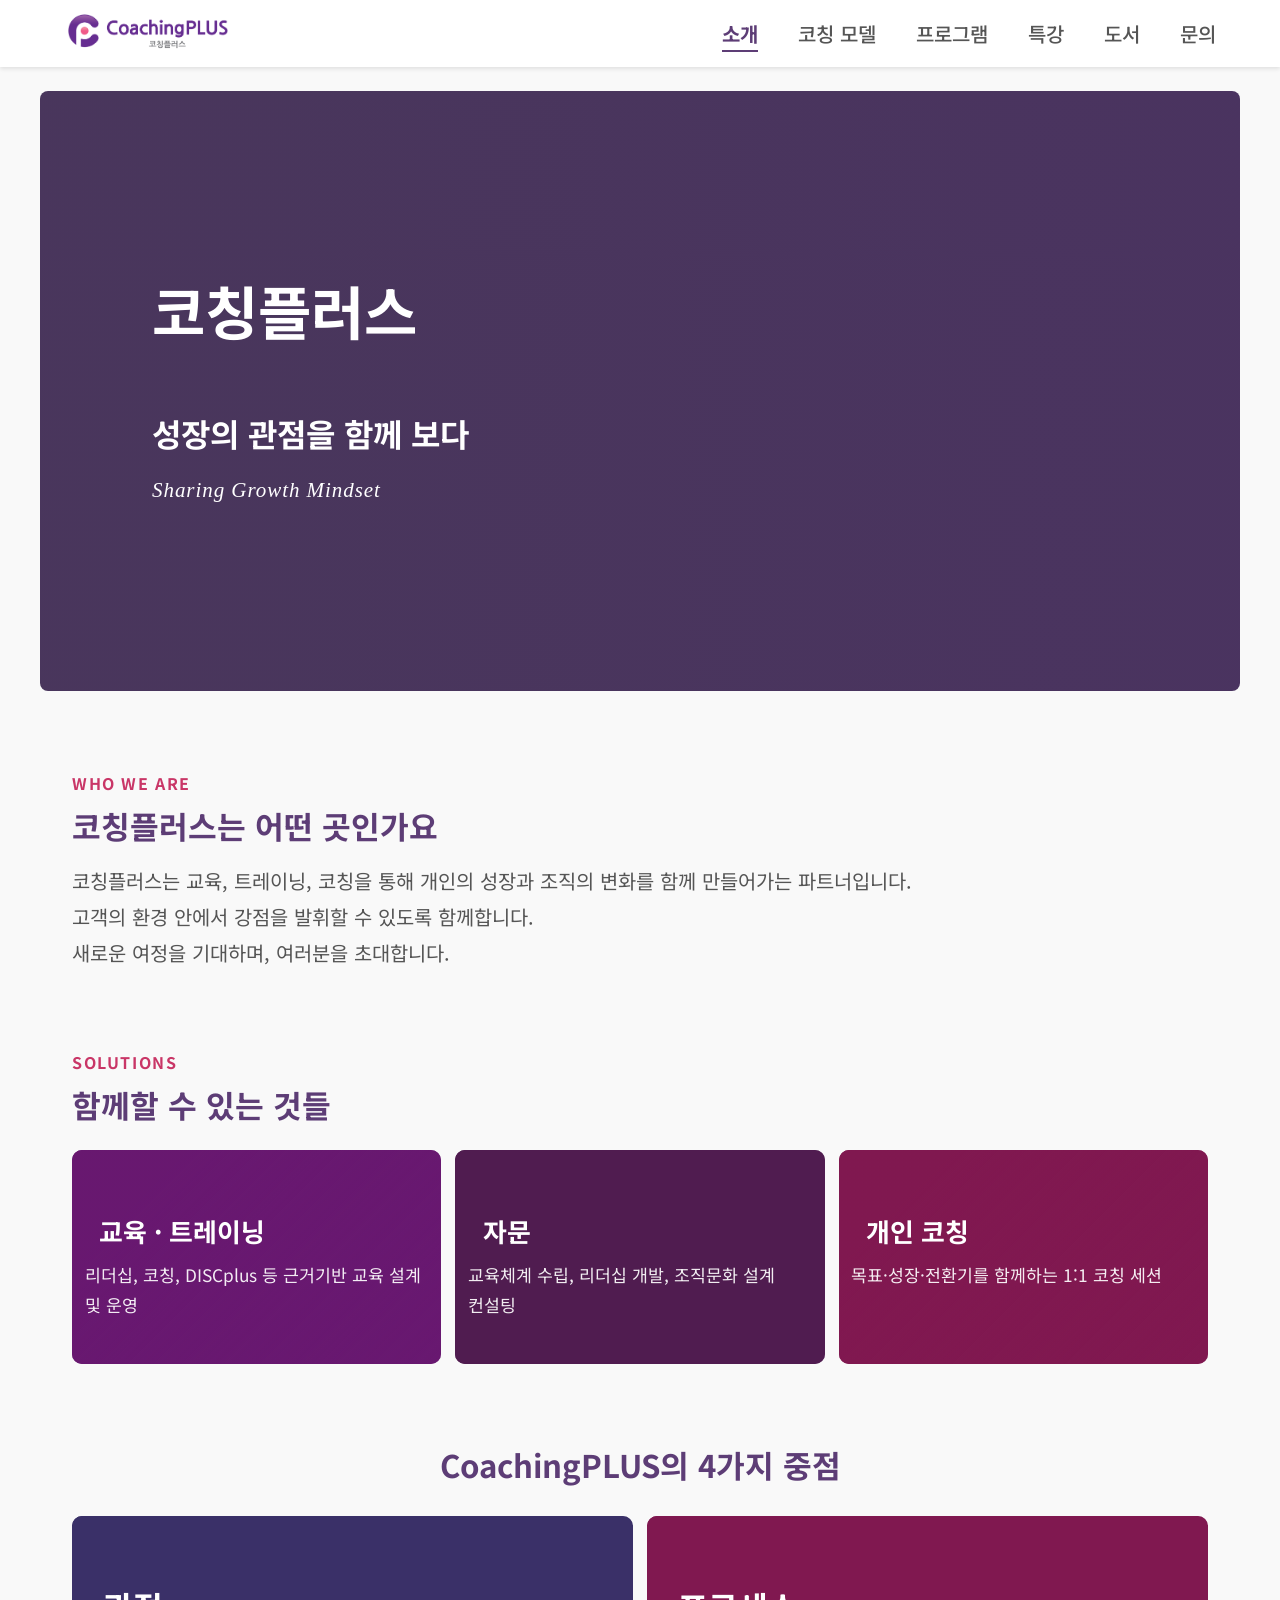
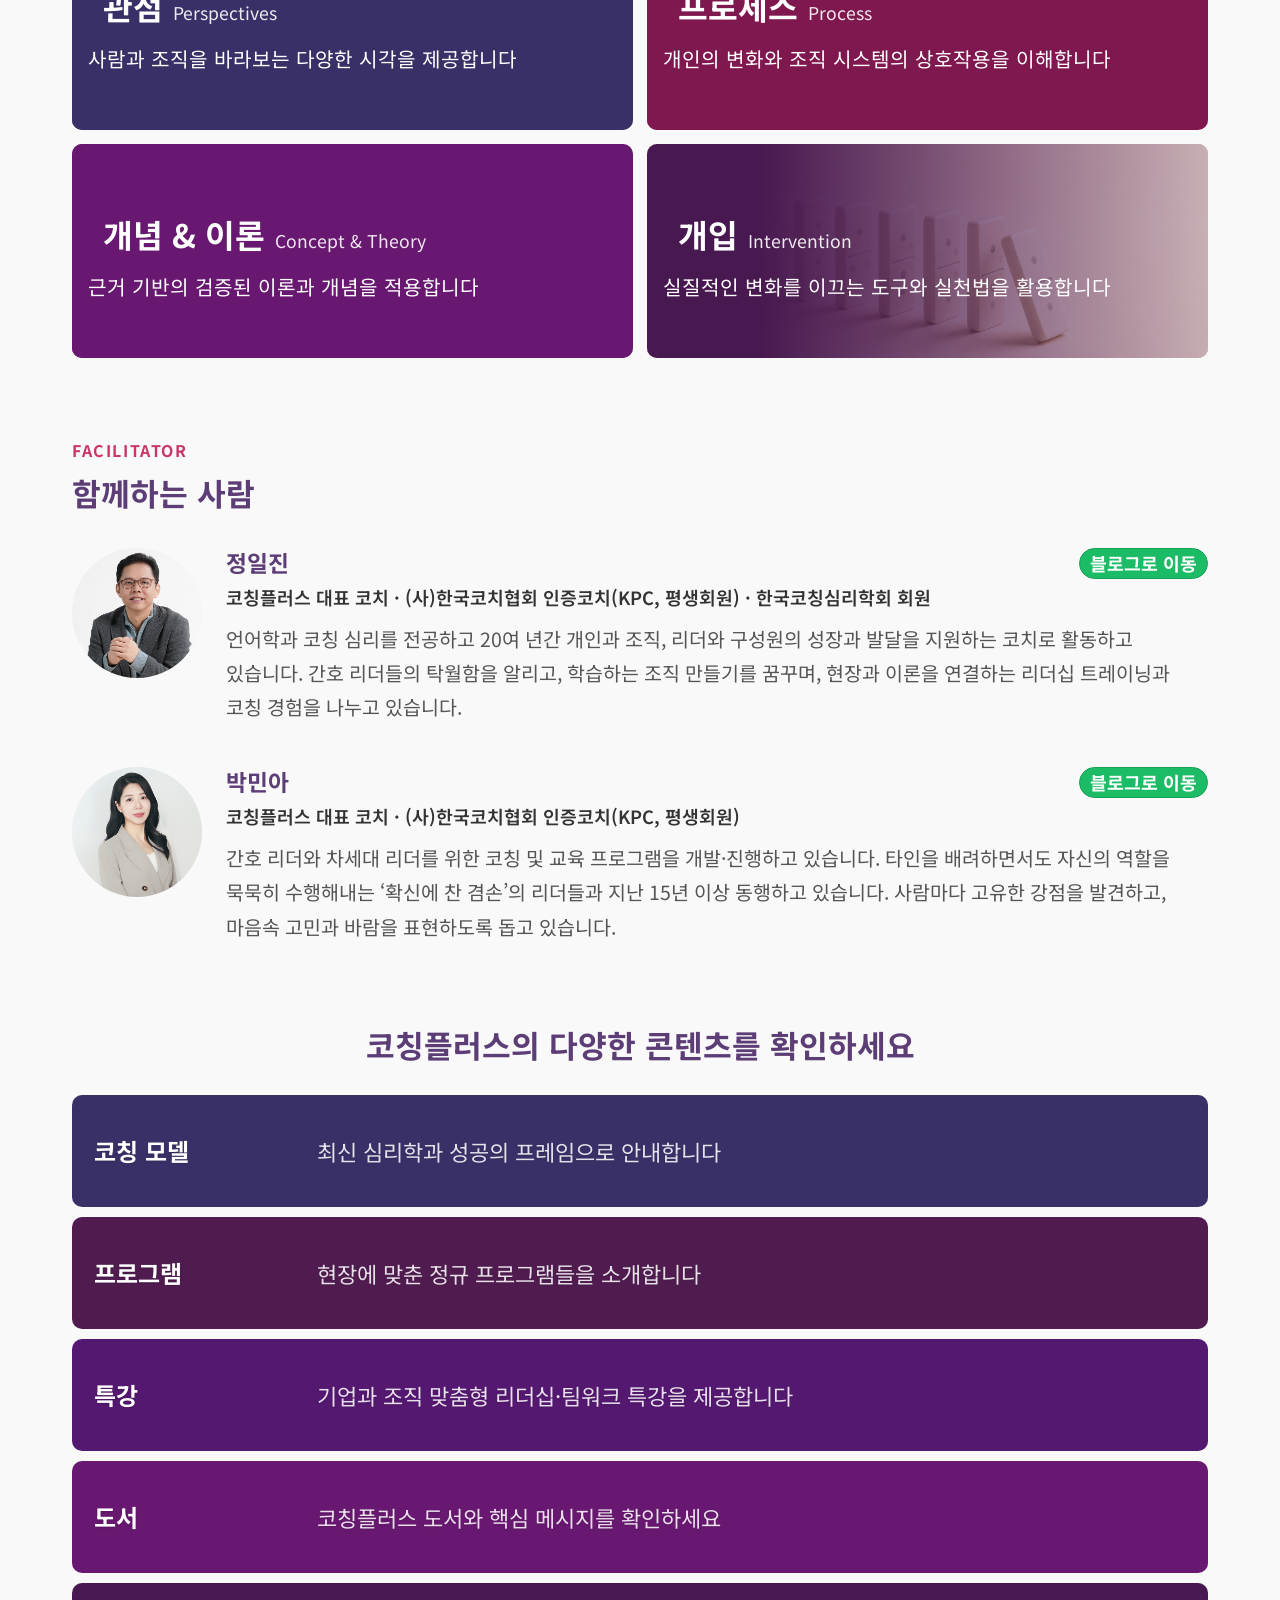
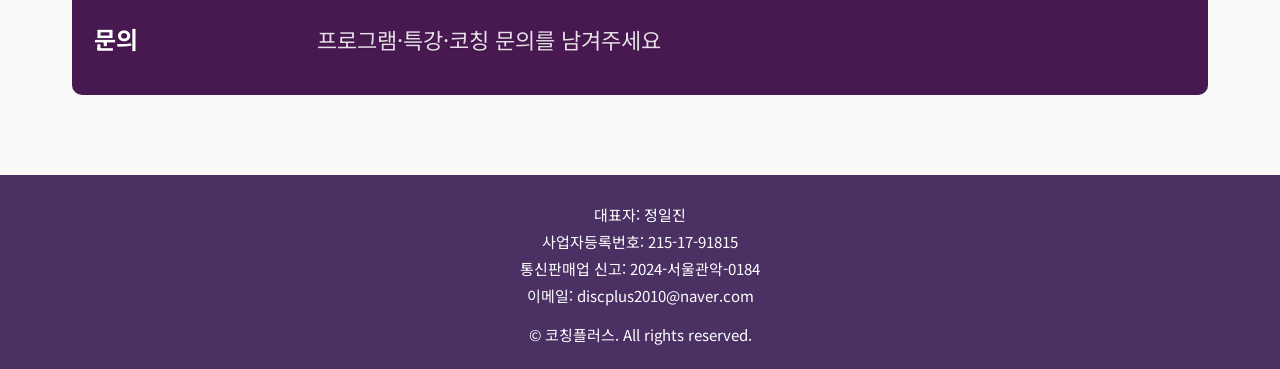
==== commit 9379b8aa: "Fix text corrections across coaching model and lecture pages - coaching-model.html: 단계 설명 문구 정제, Neg" ====
--- a/index.html
+++ b/index.html
@@ -333,9 +333,9 @@
                         <div class="coach-body">
                             <div class="coach-head">
                                 <div class="coach-name">정일진</div>
-                                <a class="coach-blog-btn" href="https://blog.naver.com/spichpro" target="_blank" rel="noopener">blog</a>
+                                <a class="coach-blog-btn" href="https://blog.naver.com/spichpro" target="_blank" rel="noopener">블로그로 이동</a>
                             </div>
-                            <div class="coach-role">코칭플러스 대표 코치 · 한국코치협회 인증코치(KPC, 평생회원) · 한국코칭심리학회 회원</div>
+                            <div class="coach-role">코칭플러스 대표 코치 · (사)한국코치협회 인증코치(KPC, 평생회원) · 한국코칭심리학회 회원</div>
                             <p class="coach-bio">
                                 언어학과 코칭 심리를 전공하고 20여 년간 개인과 조직, 리더와 구성원의 성장과 발달을 지원하는 코치로 활동하고 있습니다.
                                 간호 리더들의 탁월함을 알리고, 학습하는 조직 만들기를 꿈꾸며,
--- a/assets/css/main.css
+++ b/assets/css/main.css
@@ -1829,7 +1829,7 @@
     }
 
     .book-content h2 {
-        font-size: 1.34rem;
+        font-size: 1.62rem;
     }
 
     .book-tags,
@@ -6346,6 +6346,53 @@
     }
 }
 
+/* 카페 이동 버튼 (DISCplus 패널) */
+/* 제목과 버튼: 글자처럼 흐르되 줄바꿈 시 버튼 오른쪽 정렬
+   flex: 0 1 auto → h2가 텍스트 자연 너비만 차지 (넘치면 줄여줌)
+   margin-left: auto → 남은 공간을 버튼 왼쪽에 할당, 항상 우측 정렬 */
+.top-panel-head-row {
+    display: flex;
+    flex-wrap: wrap;
+    align-items: last baseline;
+    column-gap: 0.65rem;
+    row-gap: 0.45rem;
+}
+
+.top-panel-head-row .top-tab-title {
+    flex: 0 1 auto;
+    min-width: 0;
+}
+
+.top-panel-head-row .cafe-link-btn {
+    flex: 0 0 auto;
+    margin-left: auto;
+}
+
+.cafe-link-btn {
+    display: inline-flex;
+    align-items: center;
+    justify-content: center;
+    padding: 3px 10px;
+    background: #078313;
+    border: 1px solid #065f0f;
+    border-radius: 20px;
+    color: var(--text-white);
+    font-size: 1.14rem;
+    font-weight: 700;
+    line-height: 1.25;
+    text-decoration: none;
+    white-space: nowrap;
+    transition: background 0.3s, border-color 0.3s, transform 0.3s, box-shadow 0.3s;
+}
+
+.cafe-link-btn:hover,
+.cafe-link-btn:focus-visible {
+    background: #03c75a;
+    border-color: #02b050;
+    transform: translateY(-2px);
+    box-shadow: 0 4px 8px rgba(0, 0, 0, 0.2);
+}
+
 /* ════════════════════════════════════════════════════════
    히어로 반응형 — 좁은 화면에서 왼쪽 기준 클리핑
    (PC 기존 구성 유지, 모바일 전용)
@@ -6469,27 +6516,20 @@
     z-index: 2;
 }
 
-/* 9. 상세 제목 상자 — PC border-radius
-      DISCplus(첫 번째 탭): 왼쪽 상단 플랫
-      nursing, coaching: 전체 상단 라운딩 */
-#panel-discplus .top-tab-content {
-    border-radius: 0 8px 8px 8px;
-}
+/* 9. 상세 제목 상자 — PC border-radius (상단 좌우 모두 라운딩) */
+#panel-discplus .top-tab-content,
 #panel-nursing .top-tab-content,
 #panel-coaching .top-tab-content {
     border-radius: 8px;
 }
 
-/* 10. 서브 디테일 — PC border-radius
-       첫 번째 서브탭 active: 왼쪽 상단 플랫 */
+/* 10. 서브 디테일 — PC border-radius (전체 라운딩) */
 #prog-disc-basic.active > .prog-hero:first-child,
 #prog-disc-basic.active > .top-tab-content:first-child,
 #prog-flourish.active > .prog-hero:first-child,
 #prog-flourish.active > .top-tab-content:first-child,
 #prog-coaching-personal.active > .prog-hero:first-child,
-#prog-coaching-personal.active > .top-tab-content:first-child {
-    border-radius: 0 8px 8px 8px !important;
-}
+#prog-coaching-personal.active > .top-tab-content:first-child,
 #prog-disc-ft.active > .prog-hero:first-child,
 #prog-disc-ft.active > .top-tab-content:first-child,
 #prog-code.active > .prog-hero:first-child,
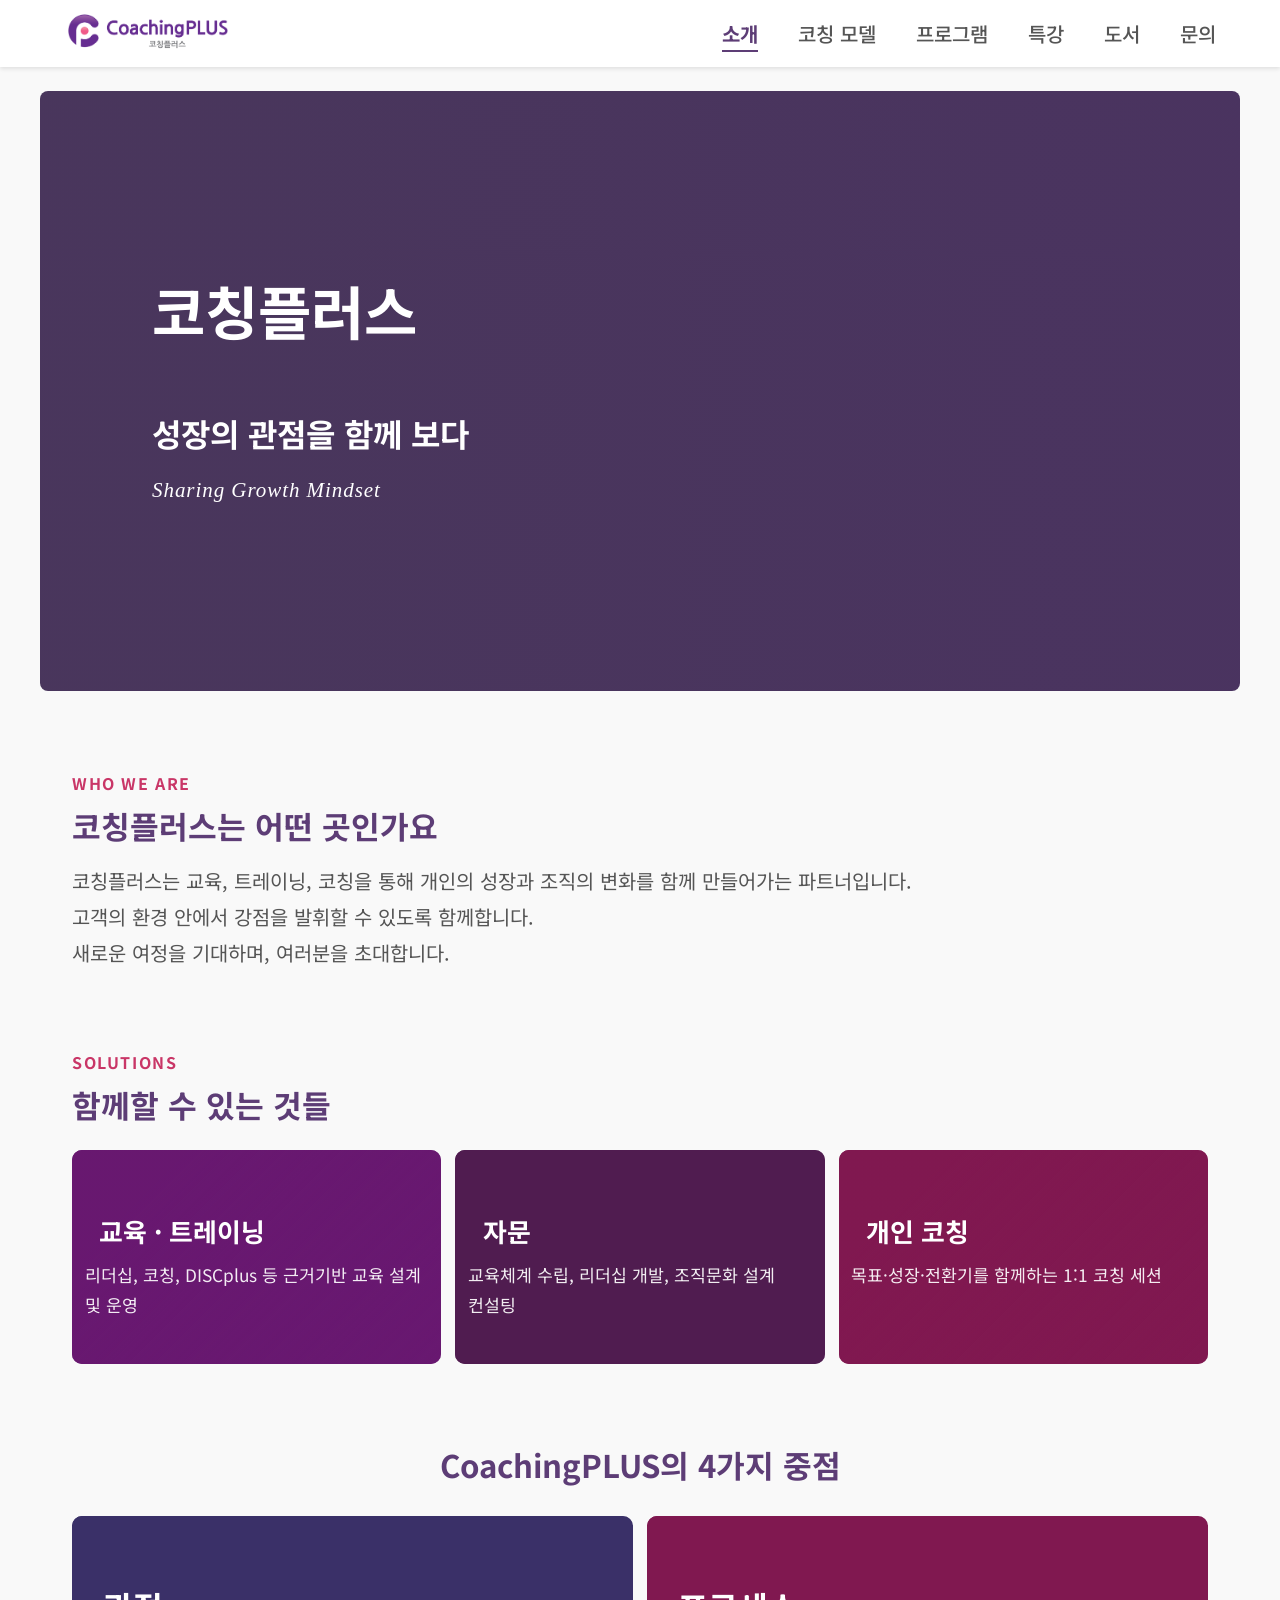
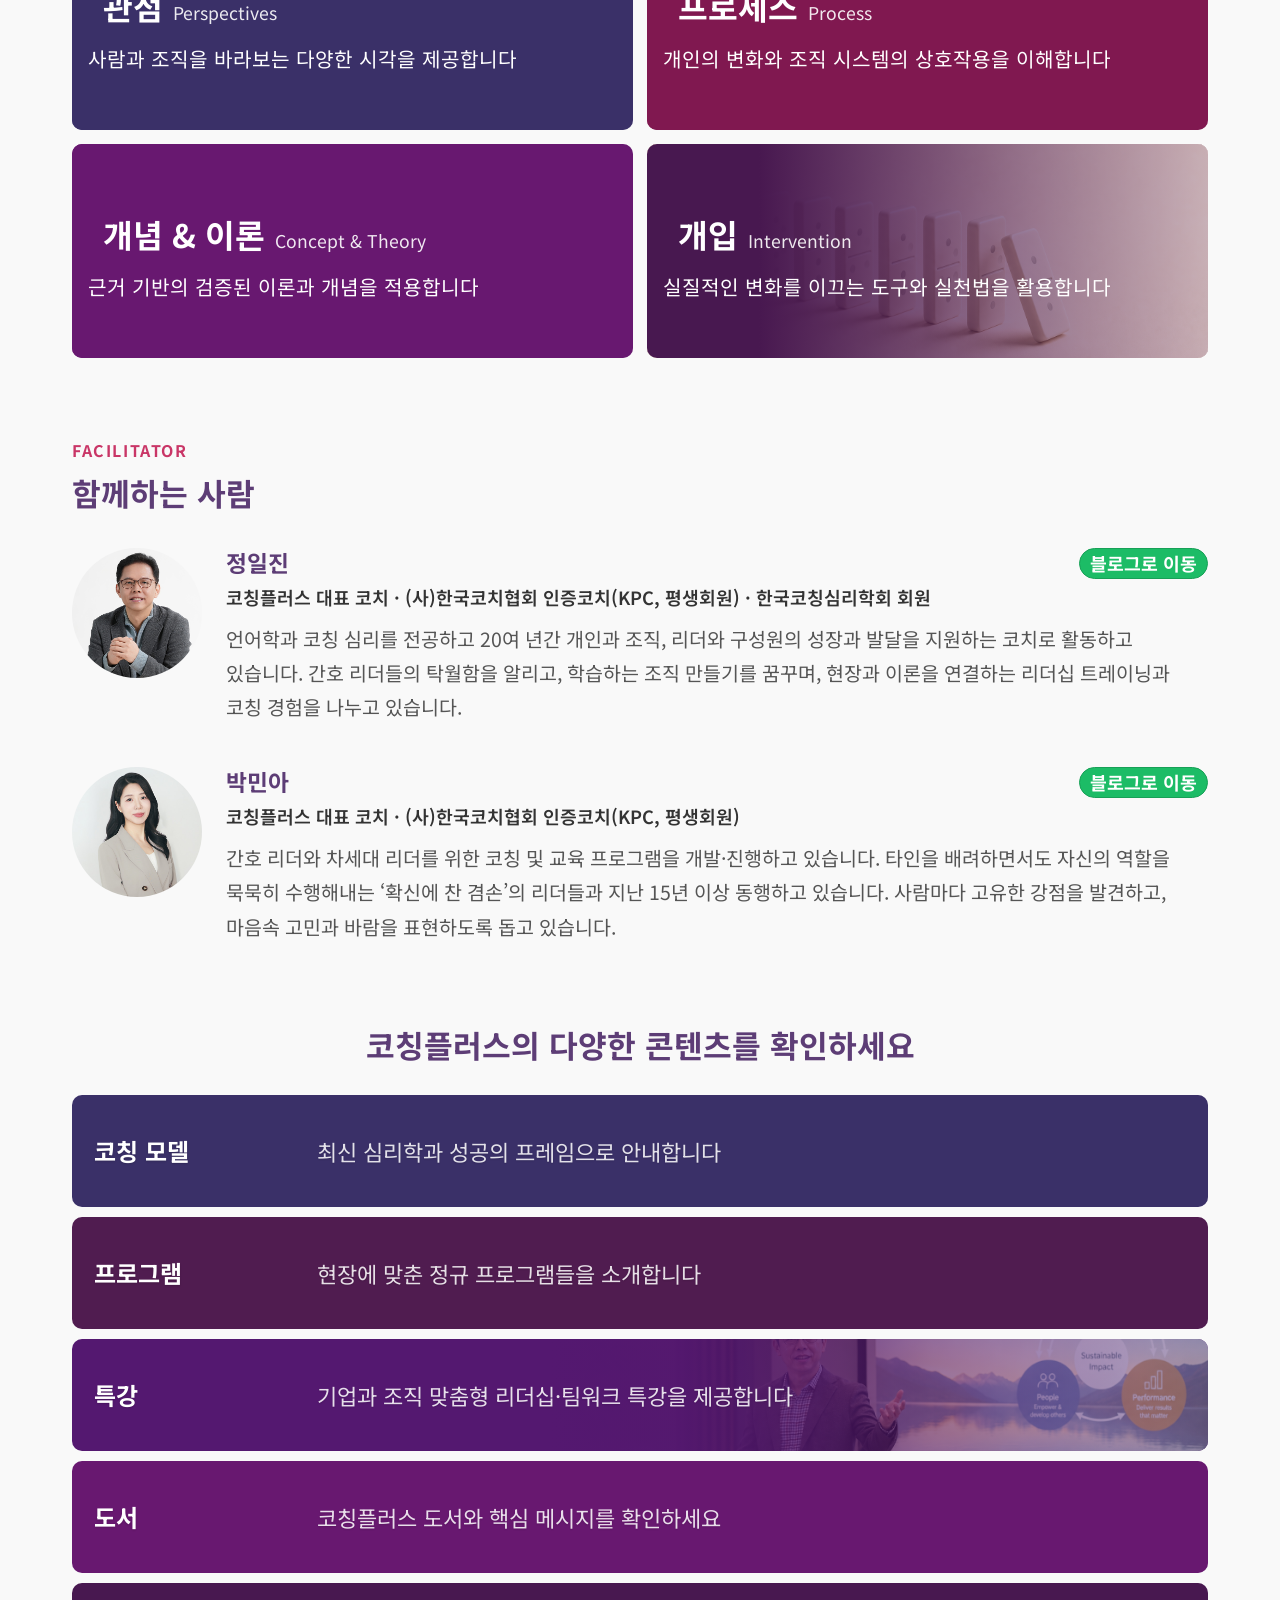
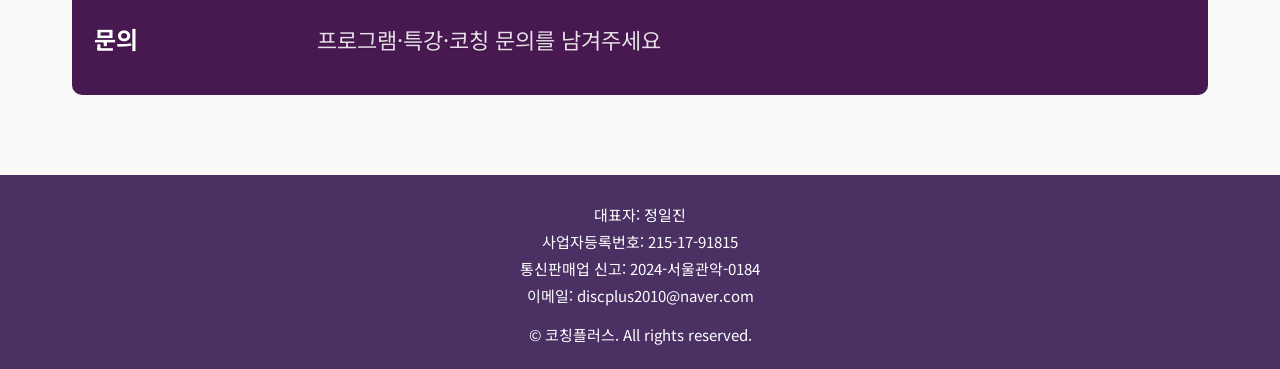
==== commit f8863694: "Rename lecture page and assets to lectures" ====
--- a/index.html
+++ b/index.html
@@ -4,12 +4,13 @@
     <meta charset="UTF-8">
     <meta name="viewport" content="width=device-width, initial-scale=1.0">
     <title>코칭플러스 | 간호 리더십·코칭·DISCplus 전문 교육</title>
+    <link rel="canonical" href="https://www.coachingplus.co.kr/">
     <meta name="description" content="코칭플러스는 간호 리더와 조직을 위한 심리 기반 코칭·교육 전문 기관입니다. DISCplus 성격 도구, 리더십 트레이닝, 1:1 개인 코칭으로 현장의 변화를 함께 설계합니다.">
-    <meta name="keywords" content="코칭플러스, 간호 리더십, DISC, 간호사 교육, 리더십 특강, 개인코칭, 수간호사 교육, 조직문화">
+    <meta name="keywords" content="CoachingPlus, 코칭플러스, 코칭, 간호사, 간호부, 간호 리더십, DISC, 강점, 성격, 간호사 교육, 리더십 특강, 수간호사 교육, 조직문화">
     <meta name="theme-color" content="#3e2c50">
     <meta name="naver-site-verification" content="bd723bdf548ec59b476551abe692d76567297cb8" />
     <link rel="icon" type="image/png" href="./assets/images/logo-favicon.png">
-    <link rel="stylesheet" href="./assets/css/main.css">
+    <link rel="stylesheet" href="./assets/css/main.css?v=lectures-20261031">
     <style>
         .about-section--solutions {
             background: var(--bg-page);
@@ -193,7 +194,7 @@
                     <li><a href="./index.html" class="active">소개</a></li>
                     <li><a href="./coaching-model.html">코칭 모델</a></li>
                     <li><a href="./programs.html">프로그램</a></li>
-                    <li><a href="./special-lecture.html">특강</a></li>
+                    <li><a href="./lectures.html">특강</a></li>
                     <li><a href="./book.html">도서</a></li>
                     <li><a href="./inquiry.html">문의</a></li>
                 </ul>
@@ -373,7 +374,7 @@
                     <span class="home-page-link-title">프로그램</span>
                     <span class="home-page-link-desc">현장에 맞춘 정규 프로그램들을 소개합니다</span>
                 </a>
-                <a class="home-page-link home-page-link-lecture" href="./special-lecture.html">
+                <a class="home-page-link home-page-link-lecture" href="./lectures.html">
                     <span class="home-page-link-title">특강</span>
                     <span class="home-page-link-desc">기업과 조직 맞춤형 리더십·팀워크 특강을 제공합니다</span>
                 </a>
--- a/assets/css/main.css
+++ b/assets/css/main.css
@@ -1715,6 +1715,10 @@
     margin-bottom: 14px;
 }
 
+.book-content .book-title-prefix {
+    font-size: 0.85em;
+}
+
 .book-subtitle {
     font-size: 1.34rem;
     font-weight: 700;
@@ -1727,6 +1731,10 @@
     color: var(--text-body);
     line-height: 1.8;
     margin-top: 0;
+}
+
+.book-content p + p {
+    margin-top: 0.5em;
 }
 
 .book-tags {
@@ -1748,6 +1756,7 @@
 
 .book-actions {
     display: flex;
+    flex-wrap: wrap;
     gap: 12px;
     align-items: center;
     margin-top: 26px;
@@ -1762,6 +1771,7 @@
     font-size: 15px;
     border-radius: 20px;
     border: 1px solid transparent;
+    white-space: nowrap;
 }
 
 .book-actions .btn-primary {
@@ -1783,6 +1793,19 @@
 .book-actions .btn-aladin:hover {
     background-color: #f21c8c;
     border-color: #d4107a;
+    transform: translateY(-2px);
+    box-shadow: 0 4px 8px rgba(0, 0, 0, 0.2);
+}
+
+.book-actions .btn-kyobo {
+    background-color: #40a131;
+    color: var(--text-white);
+    border-color: #388d2b;
+}
+
+.book-actions .btn-kyobo:hover {
+    background-color: #46b036;
+    border-color: #40a131;
     transform: translateY(-2px);
     box-shadow: 0 4px 8px rgba(0, 0, 0, 0.2);
 }
@@ -2219,7 +2242,7 @@
     --home-link-bg: linear-gradient(90deg, var(--dpurple-deep) 0%, var(--dpurple-deep) 100%);
     --home-link-color: var(--text-white);
     --home-link-border: var(--dpurple-core);
-    --home-link-image: url('../images/special-lecture_hero.png');
+    --home-link-image: url('../images/lectures_hero.png');
     --home-link-image-position: right 36%;
     --home-link-image-gradient: linear-gradient(
         90deg,
